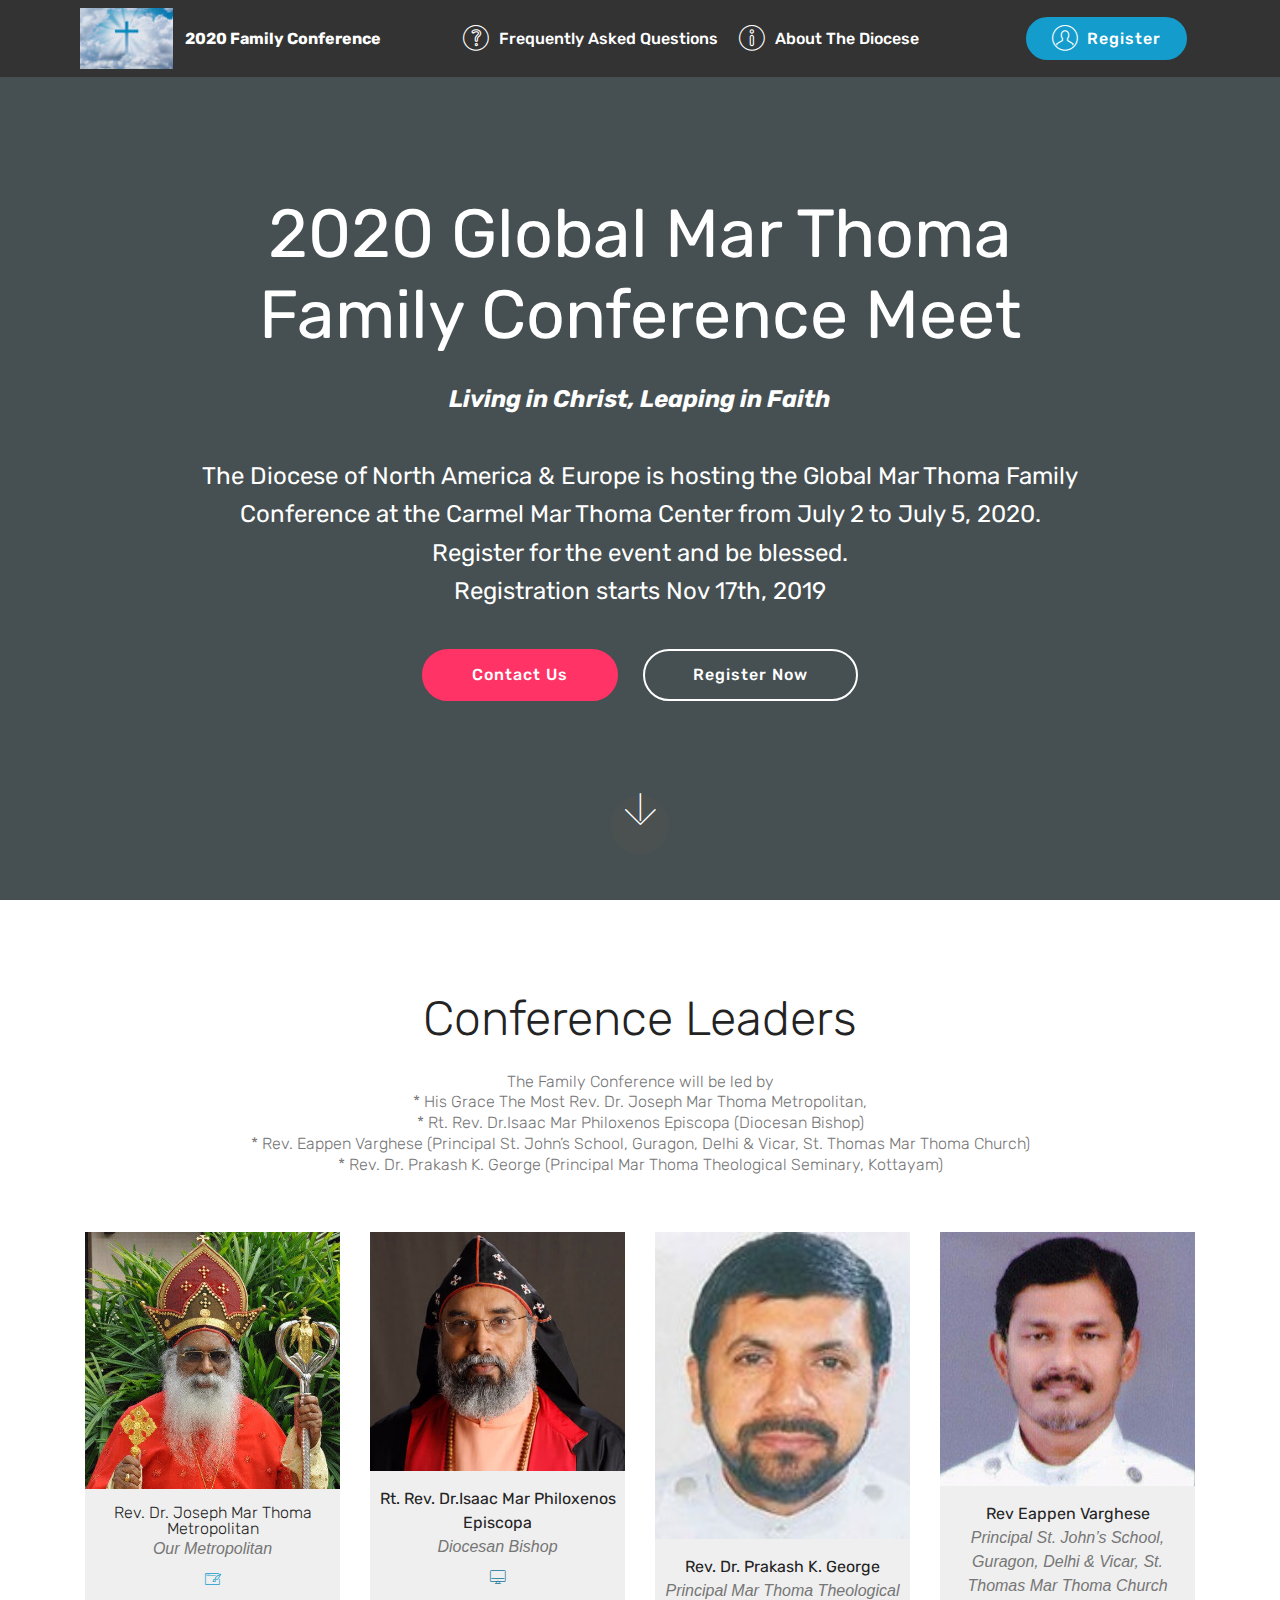
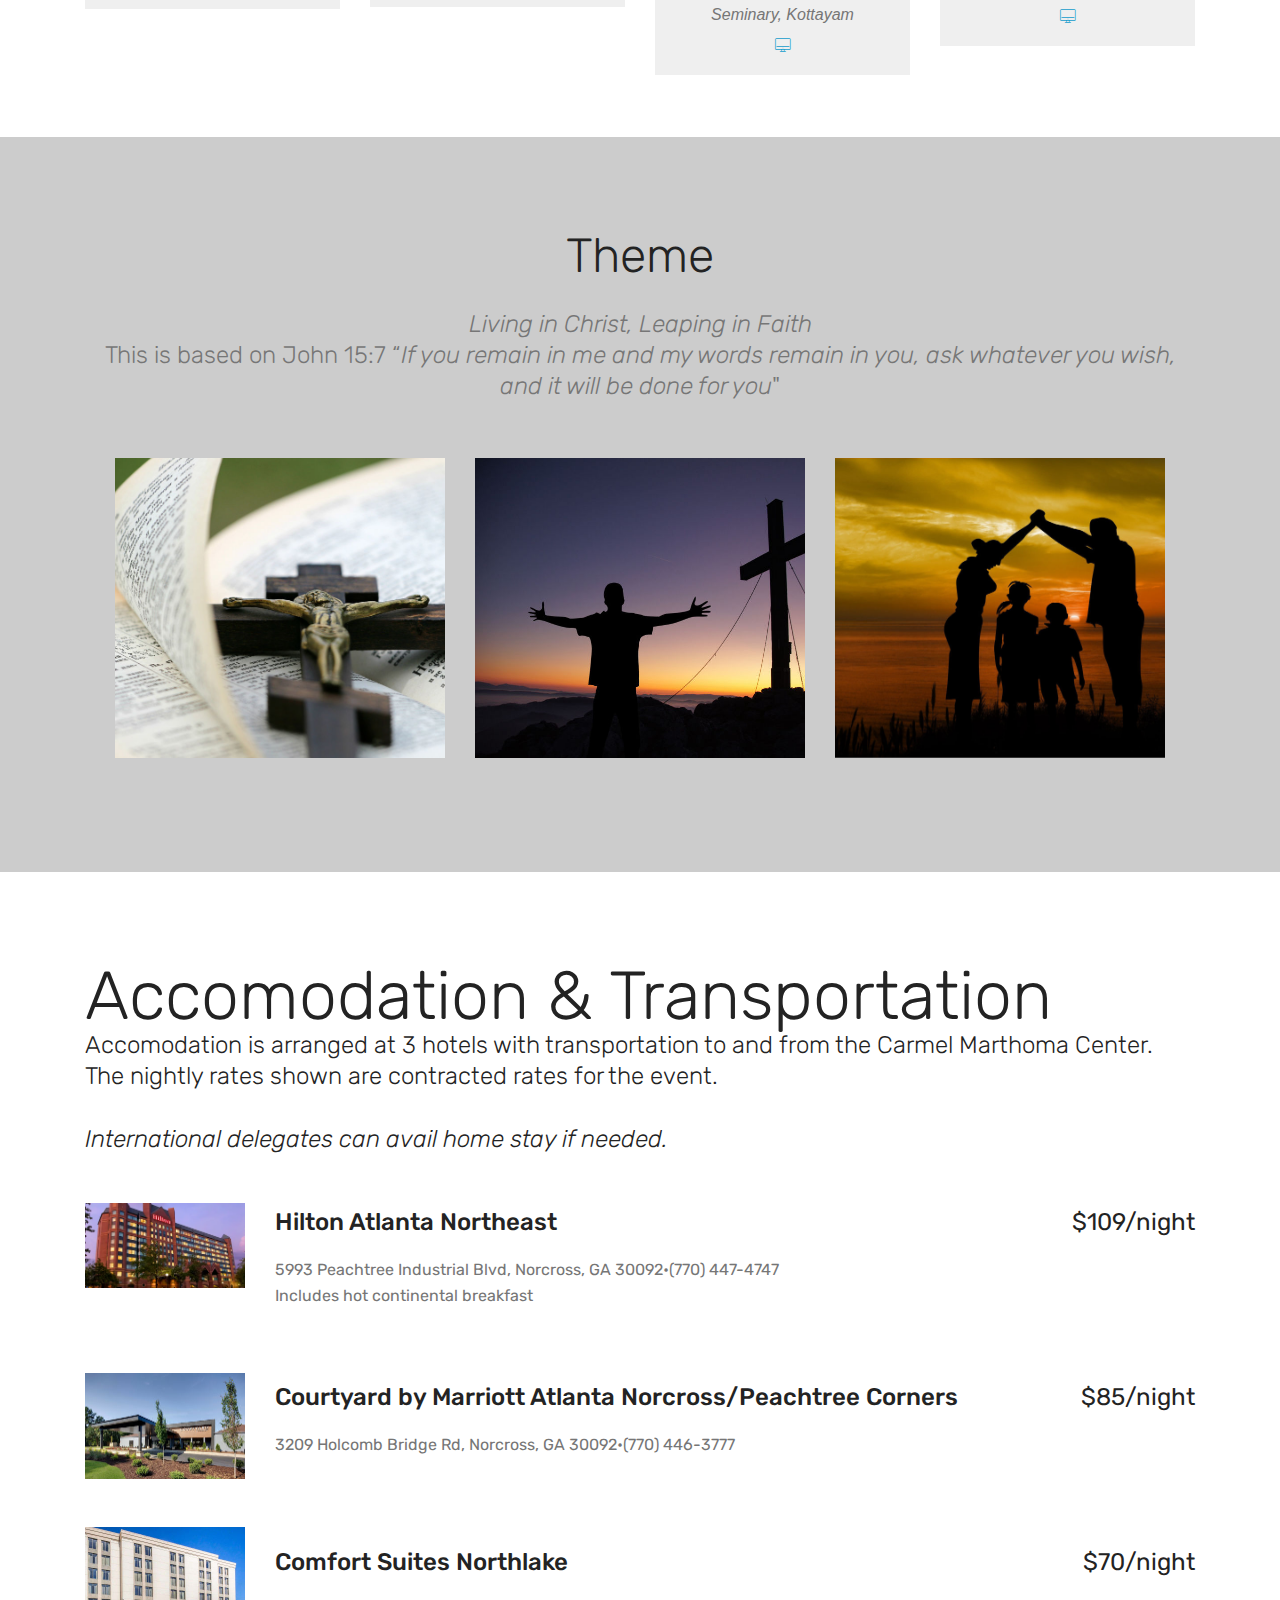
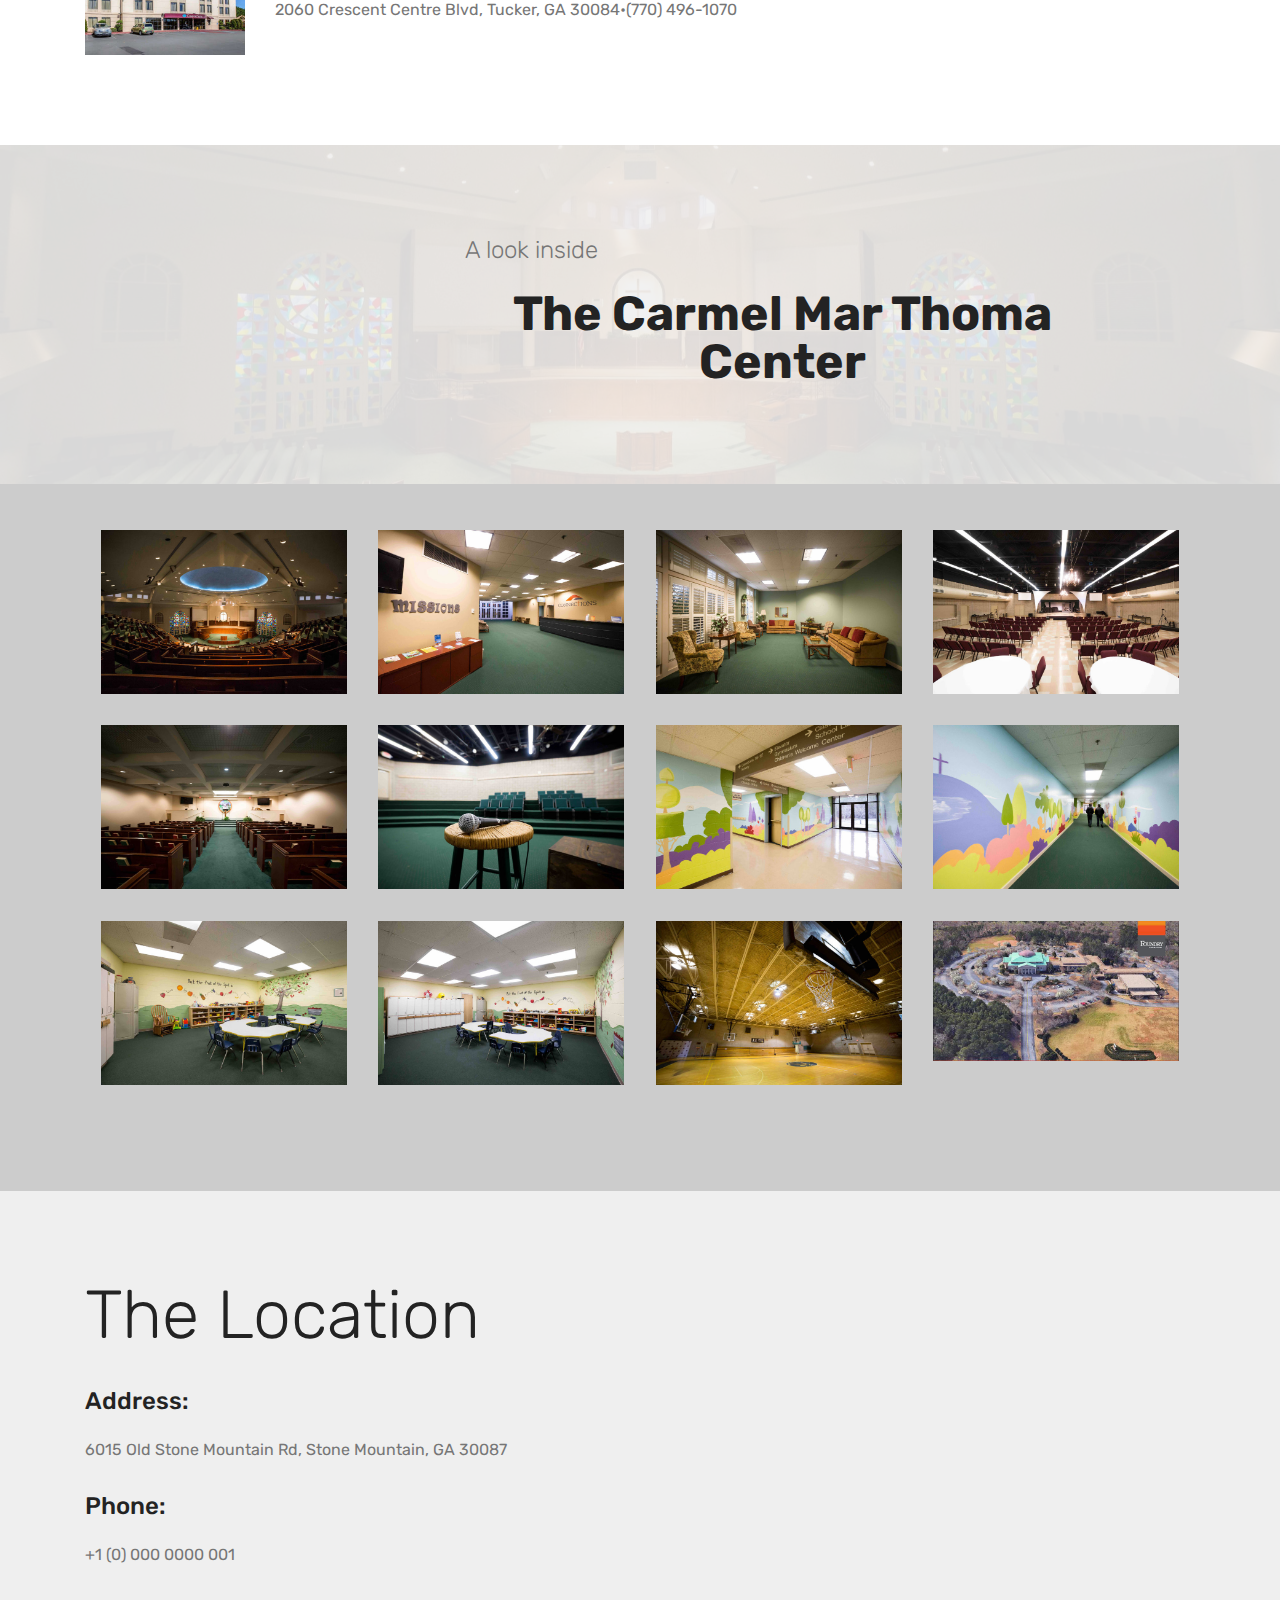
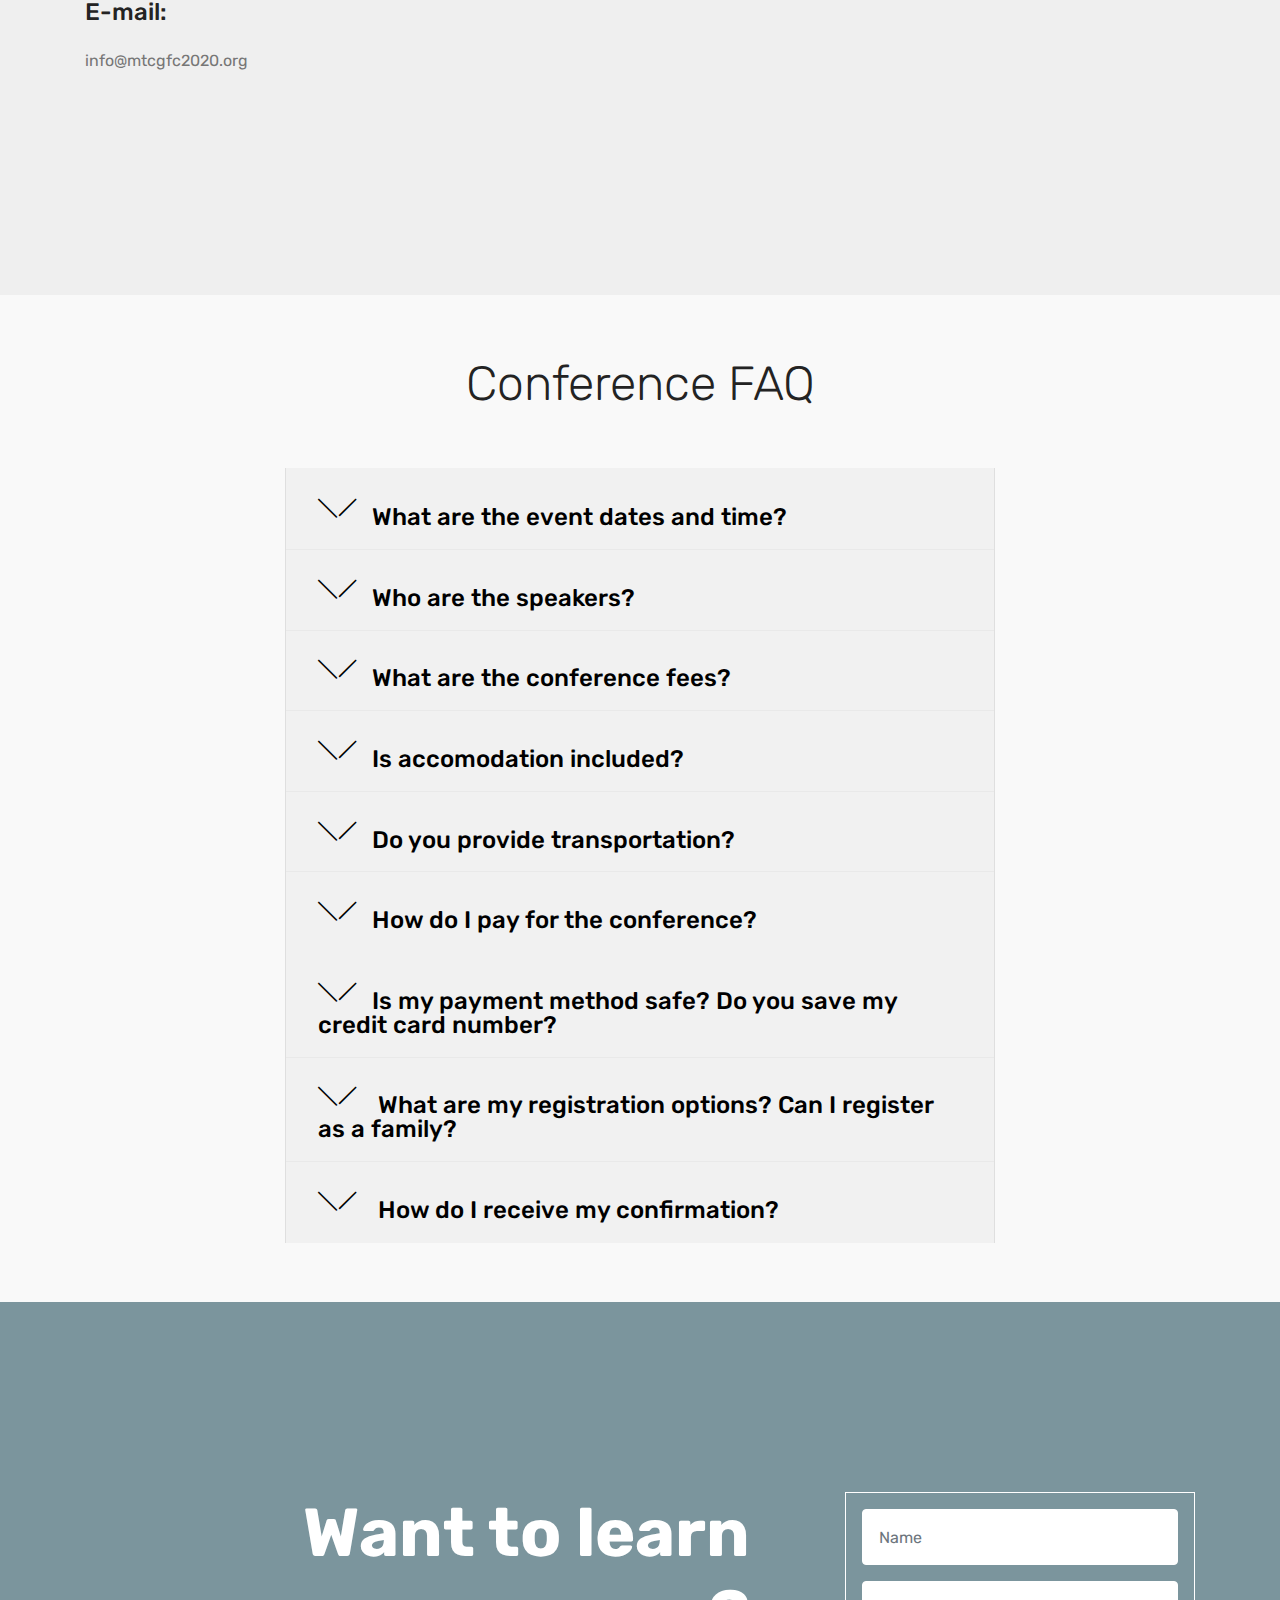
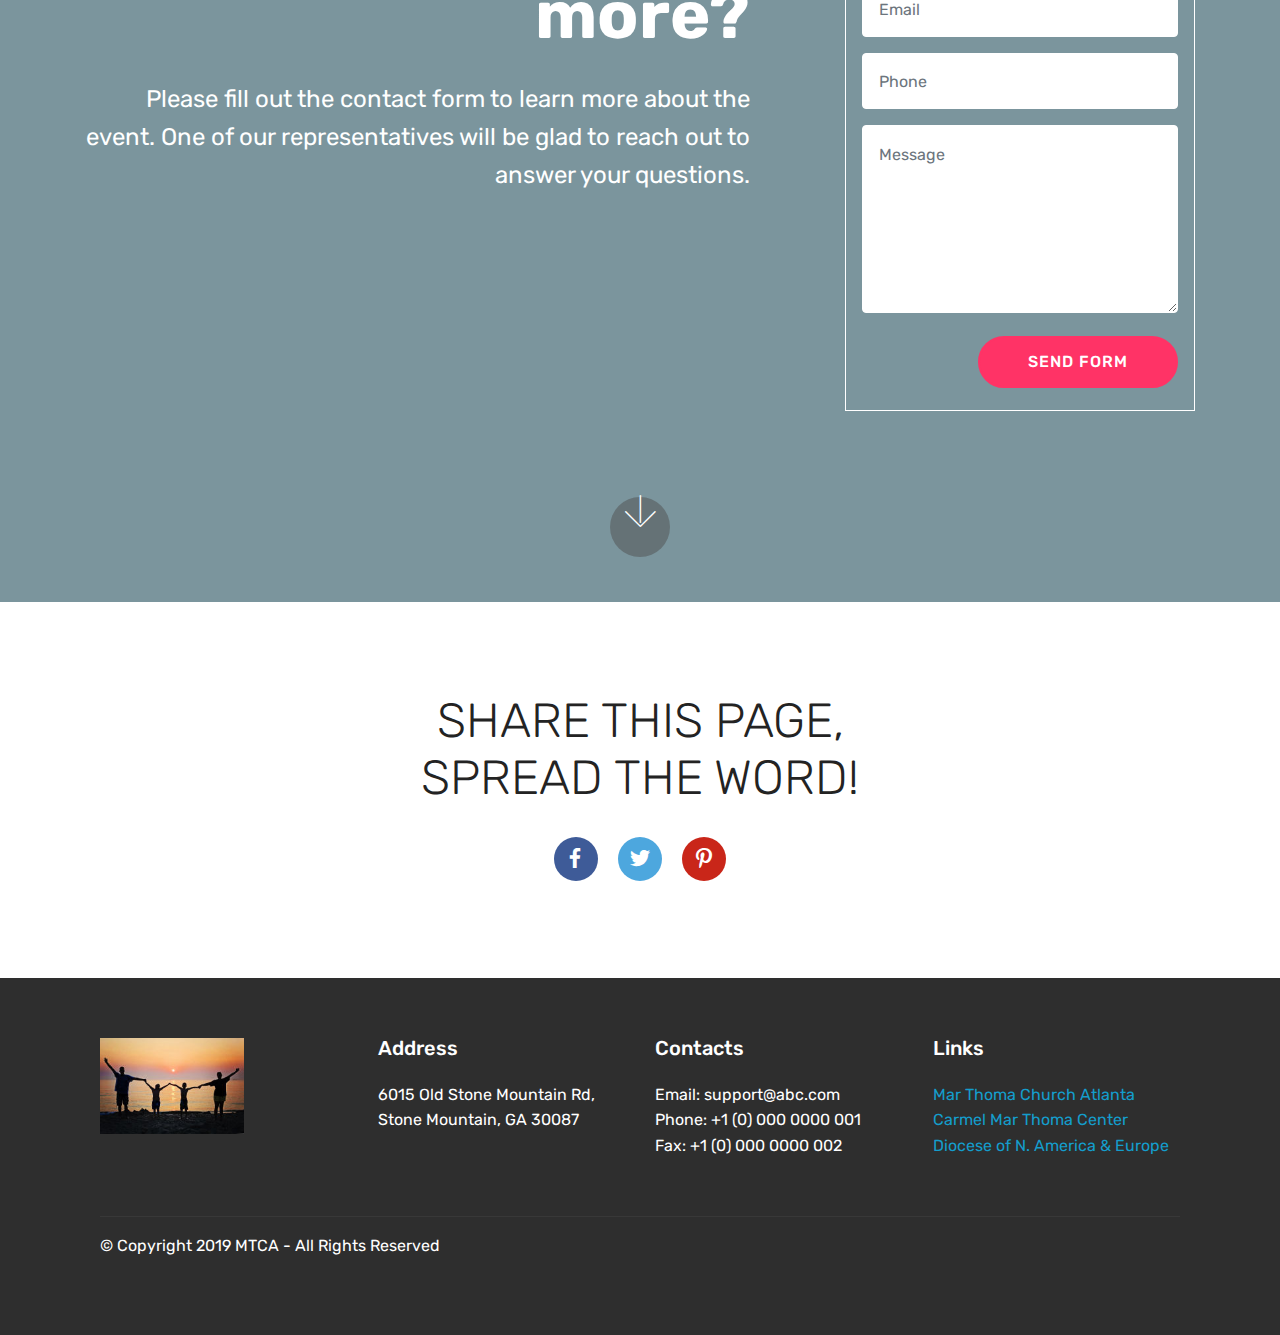
==== index-2.html @ 84f47b87 "create github pages" ====
<!DOCTYPE html>
<html  >
<head>
  <!-- Site made with Mobirise Website Builder v4.10.8, https://mobirise.com -->
  <meta charset="UTF-8">
  <meta http-equiv="X-UA-Compatible" content="IE=edge">
  <meta name="generator" content="Mobirise v4.10.8, mobirise.com">
  <meta name="viewport" content="width=device-width, initial-scale=1, minimum-scale=1">
  <link rel="shortcut icon" href="assets/images/mbr-96x63.jpg" type="image/x-icon">
  <meta name="description" content="">
  
  <title>Home</title>
  <link rel="stylesheet" href="assets/web/assets/mobirise-icons/mobirise-icons.css">
  <link rel="stylesheet" href="assets/tether/tether.min.css">
  <link rel="stylesheet" href="assets/bootstrap/css/bootstrap.min.css">
  <link rel="stylesheet" href="assets/bootstrap/css/bootstrap-grid.min.css">
  <link rel="stylesheet" href="assets/bootstrap/css/bootstrap-reboot.min.css">
  <link rel="stylesheet" href="assets/dropdown/css/style.css">
  <link rel="stylesheet" href="assets/socicon/css/styles.css">
  <link rel="stylesheet" href="assets/theme/css/style.css">
  <link rel="stylesheet" href="assets/gallery/style.css">
  <link rel="stylesheet" href="assets/mobirise/css/mbr-additional.css" type="text/css">
  
  
  
</head>
<body>
  <section class="menu cid-rHcQZZVHww" once="menu" id="menu1-1c">

    

    <nav class="navbar navbar-expand beta-menu navbar-dropdown align-items-center navbar-fixed-top navbar-toggleable-sm">
        <button class="navbar-toggler navbar-toggler-right" type="button" data-toggle="collapse" data-target="#navbarSupportedContent" aria-controls="navbarSupportedContent" aria-expanded="false" aria-label="Toggle navigation">
            <div class="hamburger">
                <span></span>
                <span></span>
                <span></span>
                <span></span>
            </div>
        </button>
        <div class="menu-logo">
            <div class="navbar-brand">
                <span class="navbar-logo">
                    
                         <img src="assets/images/mbr-96x63.jpg" alt="Mobirise" title="" style="height: 3.8rem;">
                    
                </span>
                <span class="navbar-caption-wrap"><a class="navbar-caption text-white display-4" href="index-2.html">2020 Family Conference</a></span>
            </div>
        </div>
        <div class="collapse navbar-collapse" id="navbarSupportedContent">
            <ul class="navbar-nav nav-dropdown" data-app-modern-menu="true"><li class="nav-item">
                    <a class="nav-link link text-white display-4" href="index-2.html#accordion1-17"><span class="mbri-question mbr-iconfont mbr-iconfont-btn"></span>
                        
                        Frequently Asked Questions</a>
                </li>
                <li class="nav-item">
                    <a class="nav-link link text-white display-4" href="https://www.marthomanae.org" target="_blank"><span class="mbri-info mbr-iconfont mbr-iconfont-btn"></span>
                        
                        About The Diocese &nbsp; &nbsp; &nbsp; &nbsp; &nbsp; &nbsp; &nbsp; &nbsp; &nbsp; &nbsp;&nbsp;</a>
                </li></ul>
            <div class="navbar-buttons mbr-section-btn"><a class="btn btn-sm btn-primary display-4" href="https://mtcgfc2020.org/registration/" target="_blank"><span class="mbri-user mbr-iconfont mbr-iconfont-btn"></span>
                    
                    Register</a></div>
        </div>
    </nav>
</section>

<section class="engine"><a href="https://mobirise.info/q">responsive site templates</a></section><section class="cid-qTkA127IK8 mbr-fullscreen" id="header2-1">

    

    

    <div class="container align-center">
        <div class="row justify-content-md-center">
            <div class="mbr-white col-md-10">
                <h1 class="mbr-section-title mbr-bold pb-3 mbr-fonts-style display-1"><span style="font-weight: normal;">2020 Global Mar Thoma Family Conference Meet</span></h1>
                
                <p class="mbr-text pb-3 mbr-fonts-style display-5"><em><strong>
                    Living in Christ, Leaping in Faith</strong></em><br><br>The Diocese of North America &amp; Europe is hosting the Global Mar Thoma Family Conference at the Carmel Mar Thoma Center from July 2 to July 5, 2020.<br>Register for the event and be blessed.<br>Registration starts Nov 17th, 2019</p>
                <div class="mbr-section-btn"><a class="btn btn-md btn-secondary display-4" href="index.html#contacts1-u">Contact Us</a> 
                    <a class="btn btn-md btn-white-outline display-4" href="https://mtcgfc2020.org/registration/" target="_blank">Register Now</a></div>
            </div>
        </div>
    </div>
    <div class="mbr-arrow hidden-sm-down" aria-hidden="true">
        <a href="#next">
            <i class="mbri-down mbr-iconfont"></i>
        </a>
    </div>
</section>

<section class="team1 cid-rAKdOwTfoj" id="team1-x">
    
    
    
    <div class="container align-center">
        <h2 class="pb-3 mbr-fonts-style mbr-section-title display-2">Conference Leaders</h2>
        <h3 class="pb-5 mbr-section-subtitle mbr-fonts-style mbr-light display-7">
            The Family Conference will be led by <br>* His Grace The Most Rev. Dr. Joseph Mar Thoma Metropolitan, <br>* Rt. Rev. Dr.Isaac Mar Philoxenos Episcopa (Diocesan Bishop)<br>* Rev. Eappen Varghese (Principal St. John’s School, Guragon, Delhi &amp; Vicar, St. Thomas Mar Thoma Church)<br>* Rev. Dr. Prakash K. George (Principal Mar Thoma Theological Seminary, Kottayam)</h3>
        <div class="row media-row">
            
        <div class="team-item col-lg-3 col-md-6">
                <div class="item-image">
                    <img src="assets/images/joseph-mar-thoma1-500x500.jpeg" alt="" title="">
                </div>
                <div class="item-caption py-3">
                    <div class="item-name px-2">
                        <p class="mbr-fonts-style display-4">
                           Rev. Dr. Joseph Mar Thoma Metropolitan</p>
                    </div>
                    <div class="item-role px-2">
                        <p><em>Our Metropolitan</em></p>
                    </div>
                    <div class="item-social pt-2">
                        <a href="http://marthoma.in/bishop/his-grace-the-metropolitan/" target="_blank">
                            <span class="p-1 mbr-iconfont mbr-iconfont-social mbri-website-theme"></span>
                        </a>
                        <a href="https://www.facebook.com/MalankaraMarThomaSyrianChurch/" target="_blank">
                            
                        </a>
                        <a href="https://plus.google.com/u/0/+Mobirise" target="_blank">
                            
                        </a>
                        <a href="https://www.linkedin.com/in/mobirise" target="_blank">
                            
                        </a>
                        <a href="https://www.instagram.com/mobirise/" target="_blank">
                            
                        </a>
                        <a href="https://www.youtube.com/channel/UCt_tncVAetpK5JeM8L-8jyw" target="_blank">    
                            
                        </a>
                    </div>
                </div>
            </div><div class="team-item col-lg-3 col-md-6">
                <div class="item-image">
                    <img src="assets/images/mar-philexenos1-5-500x500.jpeg" alt="" title="">
                </div>
                <div class="item-caption py-3">
                    <div class="item-name px-2">
                        <p class="mbr-fonts-style display-7">
                           Rt. Rev. Dr.Isaac Mar Philoxenos Episcopa </p>
                    </div>
                    <div class="item-role px-2">
                        <p><em>Diocesan Bishop</em></p>
                    </div>
                    <div class="item-social pt-2">
                        <a href="http://marthoma.in/bishop/rt-rev-dr-isaac-mar-philoxenos-episcopa/" target="_blank">
                            <span class="p-1 mbr-iconfont mbr-iconfont-social mbri-desktop" style="color: rgb(15, 118, 153); fill: rgb(15, 118, 153);"></span>
                        </a>
                        <a href="https://www.facebook.com/MalankaraMarThomaSyrianChurch/" target="_blank">
                            
                        </a>
                        <a href="https://plus.google.com/u/0/+Mobirise" target="_blank">
                            
                        </a>
                        <a href="https://www.linkedin.com/in/mobirise" target="_blank">
                            
                        </a>
                        <a href="https://www.instagram.com/mobirise/" target="_blank">
                            
                        </a>
                        <a href="https://www.youtube.com/channel/UCt_tncVAetpK5JeM8L-8jyw" target="_blank">    
                            
                        </a>
                    </div>
                </div>
            </div><div class="team-item col-lg-3 col-md-6">
                <div class="item-image">
                    <img src="assets/images/prakash-k-george-1-150x170-acf-cropped-5-150x170.jpeg" alt="" title="">
                </div>
                <div class="item-caption py-3">
                    <div class="item-name px-2">
                        <p class="mbr-fonts-style display-7">
                           Rev. Dr. Prakash K. George</p>
                    </div>
                    <div class="item-role px-2">
                        <p><em>Principal Mar Thoma Theological Seminary, Kottayam</em><br></p>
                    </div>
                    <div class="item-social pt-2">
                        <a href="http://marthomatheologicalseminary.org/faculty/" target="_blank">
                            <span class="p-1 mbr-iconfont mbr-iconfont-social mbri-desktop"></span>
                        </a>
                        <a href="https://www.facebook.com/MalankaraMarThomaSyrianChurch/" target="_blank">
                            
                        </a>
                        <a href="https://plus.google.com/u/0/+Mobirise" target="_blank">
                            
                        </a>
                        <a href="https://www.linkedin.com/in/mobirise" target="_blank">
                            
                        </a>
                        <a href="https://www.instagram.com/mobirise/" target="_blank">
                            
                        </a>
                        <a href="https://www.youtube.com/channel/UCt_tncVAetpK5JeM8L-8jyw" target="_blank">    
                            
                        </a>
                    </div>
                </div>
            </div><div class="team-item col-lg-3 col-md-6">
                <div class="item-image">
                    <img src="assets/images/300x300xeappen-varghese-1095-300x300.jpg.pagespeed.ic.tzmtywendt-2-300x300.jpeg" alt="" title="">
                </div>
                <div class="item-caption py-3">
                    <div class="item-name px-2">
                        <p class="mbr-fonts-style display-7">
                            Rev Eappen Varghese </p>
                    </div>
                    <div class="item-role px-2">
                        <p><em>Principal St. John’s School, Guragon, Delhi &amp; Vicar, St. Thomas Mar Thoma Church</em><br></p>
                    </div>
                    <div class="item-social pt-2">
                        <a href="http://stjohnsschooldelhi.com/" target="_blank">
                            <span class="p-1 mbr-iconfont mbr-iconfont-social mbri-desktop"></span>
                        </a>
                        <a href="https://www.facebook.com/MalankaraMarThomaSyrianChurch/" target="_blank">
                            
                        </a>
                        <a href="https://plus.google.com/u/0/+Mobirise" target="_blank">
                            
                        </a>
                        <a href="https://www.linkedin.com/in/mobirise" target="_blank">
                            
                        </a>
                        <a href="https://www.instagram.com/mobirise/" target="_blank">
                            
                        </a>
                        <a href="https://www.youtube.com/channel/UCt_tncVAetpK5JeM8L-8jyw" target="_blank">    
                            
                        </a>
                    </div>
                </div>
            </div></div>    
    </div>
</section>

<section class="features15 cid-rAK8RTCbGb" id="features15-w">

    

    
    <div class="container">
        <h2 class="mbr-section-title pb-3 align-center mbr-fonts-style display-2">
            Theme</h2>
        <h3 class="mbr-section-subtitle display-5 align-center mbr-fonts-style"><em>Living in Christ, Leaping in Faith</em><br>This is based on John 15:7 “<em>If you remain in me and my words remain in you, ask whatever you wish, and it will be done for you</em>"</h3>

        <div class="media-container-row container pt-5 mt-2">

            <div class="col-12 col-md-6 mb-4 col-lg-4">
                <div class="card flip-card p-5 align-center">
                    <div class="card-front card_cont">
                        <img src="assets/images/mbr-900x675.jpg" alt="Mobirise" title="">
                    </div>
                    <div class="card_back card_cont">
                        <h4 class="card-title display-5 py-2 mbr-fonts-style">
                            Study the Bible</h4>
                        <p class="mbr-text mbr-fonts-style display-7">Lets analyze the teachings that create the foundations of our faith</p>
                    </div>
                </div>
            </div>

            <div class="col-12 col-md-6 mb-4 col-lg-4">
                
                <div class="card flip-card p-5 align-center">
                    <div class="card-front card_cont">
                        <img src="assets/images/mbr-900x598.jpg" alt="Mobirise" title="">
                    </div>
                    <div class="card_back card_cont">
                        <h4 class="card-title py-2 mbr-fonts-style display-5">
                            Prayer</h4>
                        <p class="mbr-text mbr-fonts-style display-7">
                            Talking to God to create a bond with our savior.</p>
                    </div>
                </div>
            </div>
            
            <div class="col-12 col-md-6 mb-4 col-lg-4">
                <div class="card flip-card p-5 align-center">
                    <div class="card-front card_cont">
                        <img src="assets/images/mbr-1-900x675.jpg" alt="Mobirise" title="">
                    </div>
                    <div class="card_back card_cont">
                        <h4 class="card-title py-2 mbr-fonts-style display-5">
                            Family and Community</h4>
                        <p class="mbr-text mbr-fonts-style display-7">
                            Build a closer relationship within our familes and extended community</p>
                    </div>
                </div> 
            </div>

            
        </div>
</div></section>

<section class="services6 cid-rAKrNoXNHF" id="services6-y">
    <!---->
    
    <!---->
    <!--Overlay-->
    
    <!--Container-->
    <div class="container">
        <div class="row">
            <!--Titles-->
            <div class="title col-12">
                <h2 class="align-left mbr-fonts-style m-0 display-1">
                    Accomodation &amp; Transportation</h2>
                <h3 class="mbr-section-subtitle mbr-light mbr-fonts-style display-5">Accomodation is arranged at 3 hotels with transportation to and from the Carmel Marthoma Center. The nightly rates shown are contracted rates for the event.<br><br><em>International delegates can avail home stay if needed.</em>&nbsp;</h3>
            </div>
            <!--Card-1-->
            <div class="card col-12 pb-5">
                <div class="card-wrapper media-container-row media-container-row">
                    <div class="card-box">
                        <div class="row">
                            <div class="col-12 col-md-2">
                                <!--Image-->
                                <div class="mbr-figure">
                                    <img src="assets/images/hiltonatlantane.webp" alt="Mobirise" title="">
                                </div>
                            </div>
                            <div class="col-12 col-md-10">
                                <div class="wrapper">
                                    <div class="top-line pb-3">
                                        <h4 class="card-title mbr-fonts-style display-5">Hilton Atlanta Northeast</h4>
                                        <p class="mbr-text cost mbr-fonts-style m-0 display-5">
                                            $109/night</p>
                                    </div>
                                    <div class="bottom-line">
                                        <p class="mbr-text mbr-fonts-style display-7">
                                            5993 Peachtree Industrial Blvd, Norcross, GA 30092•(770) 447-4747<br>Includes hot continental breakfast
                                        </p>
                                    </div>
                                </div>
                            </div>
                        </div>
                    </div>
                </div>
            </div>
            <!--Card-2-->
            <div class="card col-12 pb-5">
                <div class="card-wrapper media-container-row media-container-row">
                    <div class="card-box">
                        <div class="row">
                            <div class="col-12 col-md-2">
                                <!--Image-->
                                <div class="mbr-figure">
                                    <img src="assets/images/courtyardpc-320x213.jpg" alt="Mobirise" title="">
                                </div>
                            </div>
                            <div class="col-12 col-md-10">
                                <div class="wrapper">
                                    <div class="top-line pb-3">
                                        <h4 class="card-title mbr-fonts-style display-5">Courtyard by Marriott Atlanta Norcross/Peachtree Corners</h4>
                                        <p class="mbr-text cost mbr-fonts-style m-0 display-5">
                                            $85/night</p>
                                    </div>
                                    <div class="bottom-line">
                                        <p class="mbr-text mbr-fonts-style display-7">
                                            3209 Holcomb Bridge Rd, Norcross, GA 30092•(770) 446-3777
                                        </p>
                                    </div>
                                </div>
                            </div>
                        </div>
                    </div>
                </div>
            </div>
            <!--Card-3-->
            <div class="card col-12">
                <div class="card-wrapper media-container-row media-container-row">
                    <div class="card-box">
                        <div class="row">
                            <div class="col-12 col-md-2">
                                <!--Image-->
                                <div class="mbr-figure">
                                    <img src="assets/images/comfort-suites-northlake-tucker-exterior-view-comfort-suites-northlake-hotel-in-tucker-georgia-320x256.jpg" alt="Mobirise" title="">
                                </div>
                            </div>
                            <div class="col-12 col-md-10">
                                <div class="wrapper">
                                    <div class="top-line pb-3">
                                        <h4 class="card-title mbr-fonts-style display-5">Comfort Suites Northlake</h4>
                                        <p class="mbr-text cost mbr-fonts-style m-0 display-5">
                                            $70/night</p>
                                    </div>
                                    <div class="bottom-line">
                                        <p class="mbr-text mbr-fonts-style display-7">
                                            2060 Crescent Centre Blvd, Tucker, GA 30084•(770) 496-1070
                                        </p>
                                    </div>
                                </div>
                            </div>
                        </div>
                    </div>
                </div>
            </div>
            <!--Card-4-->
            
            <!--Card-5-->
            
            <!--Card-6-->
            
        </div>
    </div>
</section>

<section class="mbr-section info1 cid-rHFyvH9KMw" id="info1-1p">

    

    <div class="mbr-overlay" style="opacity: 0.9; background-color: rgb(239, 239, 239);">
    </div>
    <div class="container">
        <div class="row justify-content-center content-row">
            <div class="media-container-column title col-12 col-lg-7 col-md-6">
                <h3 class="mbr-section-subtitle align-left mbr-light pb-3 mbr-fonts-style display-5">A look inside</h3>
                <h2 class="align-left mbr-bold mbr-fonts-style display-2">
                    The Carmel Mar Thoma Center</h2>
            </div>
            <div class="media-container-column col-12 col-lg-3 col-md-4">
                
            </div>
        </div>
    </div>
</section>

<section class="mbr-gallery mbr-slider-carousel cid-rHFy2Gxgmo" id="gallery2-1o">

    

    <div class="container">
        <div><!-- Filter --><!-- Gallery --><div class="mbr-gallery-row"><div class="mbr-gallery-layout-default"><div><div><div class="mbr-gallery-item mbr-gallery-item--p2" data-video-url="false" data-tags="Sanctuary"><div href="#lb-gallery2-1o" data-slide-to="0" data-toggle="modal"><img src="assets/images/churchjj-4-2000x1333-800x533.jpg" alt="" title=""><span class="icon-focus"></span></div></div><div class="mbr-gallery-item mbr-gallery-item--p2" data-video-url="false" data-tags="Hallway"><div href="#lb-gallery2-1o" data-slide-to="1" data-toggle="modal"><img src="assets/images/churchjj-6-2000x1333-800x533.jpg" alt="" title=""><span class="icon-focus"></span></div></div><div class="mbr-gallery-item mbr-gallery-item--p2" data-video-url="false" data-tags="Meeting Room"><div href="#lb-gallery2-1o" data-slide-to="2" data-toggle="modal"><img src="assets/images/churchjj-8-2000x1333-800x533.jpg" alt="" title=""><span class="icon-focus"></span></div></div><div class="mbr-gallery-item mbr-gallery-item--p2" data-video-url="false" data-tags="Auditorium"><div href="#lb-gallery2-1o" data-slide-to="3" data-toggle="modal"><img src="assets/images/churchjj-13-2000x1333-800x533.jpg" alt="" title=""><span class="icon-focus"></span></div></div><div class="mbr-gallery-item mbr-gallery-item--p2" data-video-url="false" data-tags="Chapel"><div href="#lb-gallery2-1o" data-slide-to="4" data-toggle="modal"><img src="assets/images/churchjj-30-2000x1333-800x533.jpg" alt="" title=""><span class="icon-focus"></span></div></div><div class="mbr-gallery-item mbr-gallery-item--p2" data-video-url="false" data-tags="Awesome"><div href="#lb-gallery2-1o" data-slide-to="5" data-toggle="modal"><img src="assets/images/churchjj-25-2000x1333-800x533.jpg" alt="" title=""><span class="icon-focus"></span></div></div><div class="mbr-gallery-item mbr-gallery-item--p2" data-video-url="false" data-tags="Classroom"><div href="#lb-gallery2-1o" data-slide-to="6" data-toggle="modal"><img src="assets/images/churchjj-32-2000x1333-800x533.jpg" alt="" title=""><span class="icon-focus"></span></div></div><div class="mbr-gallery-item mbr-gallery-item--p2" data-video-url="false" data-tags="Classroom"><div href="#lb-gallery2-1o" data-slide-to="7" data-toggle="modal"><img src="assets/images/churchjj-27-2000x1333-800x533.jpg" alt="" title=""><span class="icon-focus"></span></div></div><div class="mbr-gallery-item mbr-gallery-item--p2" data-video-url="false" data-tags="Classroom"><div href="#lb-gallery2-1o" data-slide-to="8" data-toggle="modal"><img src="assets/images/churchjj-21-2000x1333-800x533.jpg" alt="" title=""><span class="icon-focus"></span></div></div><div class="mbr-gallery-item mbr-gallery-item--p2" data-video-url="false" data-tags="Classroom"><div href="#lb-gallery2-1o" data-slide-to="9" data-toggle="modal"><img src="assets/images/churchjj-20-2000x1333-800x533.jpg" alt="" title=""><span class="icon-focus"></span></div></div><div class="mbr-gallery-item mbr-gallery-item--p2" data-video-url="false" data-tags="Gym"><div href="#lb-gallery2-1o" data-slide-to="10" data-toggle="modal"><img src="assets/images/churchjj-39-2000x1333-800x533.jpg" alt="" title=""><span class="icon-focus"></span></div></div><div class="mbr-gallery-item mbr-gallery-item--p2" data-video-url="false" data-tags="Animated"><div href="#lb-gallery2-1o" data-slide-to="11" data-toggle="modal"><img src="assets/images/mtca-carmel-center-ariel-view-784x446-784x446.jpg" alt="" title=""><span class="icon-focus"></span></div></div></div></div><div class="clearfix"></div></div></div><!-- Lightbox --><div data-app-prevent-settings="" class="mbr-slider modal fade carousel slide" tabindex="-1" data-keyboard="true" data-interval="false" id="lb-gallery2-1o"><div class="modal-dialog"><div class="modal-content"><div class="modal-body"><div class="carousel-inner"><div class="carousel-item"><img src="assets/images/churchjj-4-2000x1333.jpg" alt="" title=""></div><div class="carousel-item"><img src="assets/images/churchjj-6-2000x1333.jpg" alt="" title=""></div><div class="carousel-item"><img src="assets/images/churchjj-8-2000x1333.jpg" alt="" title=""></div><div class="carousel-item"><img src="assets/images/churchjj-13-2000x1333.jpg" alt="" title=""></div><div class="carousel-item"><img src="assets/images/churchjj-30-2000x1333.jpg" alt="" title=""></div><div class="carousel-item"><img src="assets/images/churchjj-25-2000x1333.jpg" alt="" title=""></div><div class="carousel-item"><img src="assets/images/churchjj-32-2000x1333.jpg" alt="" title=""></div><div class="carousel-item"><img src="assets/images/churchjj-27-2000x1333.jpg" alt="" title=""></div><div class="carousel-item"><img src="assets/images/churchjj-21-2000x1333.jpg" alt="" title=""></div><div class="carousel-item"><img src="assets/images/churchjj-20-2000x1333.jpg" alt="" title=""></div><div class="carousel-item active"><img src="assets/images/churchjj-39-2000x1333.jpg" alt="" title=""></div><div class="carousel-item"><img src="assets/images/mtca-carmel-center-ariel-view-784x446.jpg" alt="" title=""></div></div><a class="carousel-control carousel-control-prev" role="button" data-slide="prev" href="#lb-gallery2-1o"><span class="mbri-left mbr-iconfont" aria-hidden="true"></span><span class="sr-only">Previous</span></a><a class="carousel-control carousel-control-next" role="button" data-slide="next" href="#lb-gallery2-1o"><span class="mbri-right mbr-iconfont" aria-hidden="true"></span><span class="sr-only">Next</span></a><a class="close" href="#" role="button" data-dismiss="modal"><span class="sr-only">Close</span></a></div></div></div></div></div>
    </div>

</section>

<section class="mbr-section contacts1 cid-rAK7Vsmqcj" id="contacts1-u">
    <!---->
    
    <!---->
    <!--Overlay-->
    
    <!--Container-->
    <div class="container">
        <div class="row">
            <!--Titles-->
            <div class="title col-12">
                <h2 class="align-left mbr-fonts-style display-1">
                    The Location</h2>
                
            </div>
            <!--Left-->
            <div class="col-12 col-md-6">
                <div class="left-block wrapper">
                    <div class="b b-adress">
                        <h5 class="align-left mbr-fonts-style m-0 display-5">
                            Address:
                        </h5>
                        <p class="mbr-text align-left mbr-fonts-style display-7">6015 Old Stone Mountain Rd, Stone Mountain, GA 30087<br></p>
                    </div>
                    <div class="b b-phone">
                        <h5 class="align-left mbr-fonts-style m-0 display-5">Phone:
                        </h5>
                        <p class="mbr-text align-left mbr-fonts-style display-7">
                            +1 (0) 000 0000 001
                        </p>
                    </div>
                    <div class="b b-mail">
                        <h5 class="align-left mbr-fonts-style m-0 display-5">
                            E-mail:
                        </h5>
                        <p class="mbr-text align-left mbr-fonts-style display-7">
                            info@mtcgfc2020.org</p>
                    </div>
                </div>
            </div>
            <!--Right-->
            <div class="col-12 col-md-6">
                <div class="google-map"><iframe frameborder="0" style="border:0" src="https://www.google.com/maps/embed/v1/place?key=AIzaSyAEIpgj38KyLFELm2bK9Y7krBkz1K-cMq8&amp;q=place_id:ChIJJ7FKVIKv9YgRU3ACr8FcU-Y" allowfullscreen=""></iframe></div>
            </div>
        </div>
    </div>
</section>

<section class="accordion1 cid-rHcxvl9OZb" id="accordion1-17">

    

    
    <div class="container">
        <div class="media-container-row">
            <div class="col-12 col-md-8">
                <div class="section-head text-center space30">
                    <h2 class="mbr-section-title pb-5 mbr-fonts-style display-2">Conference FAQ
                    </h2>
                </div>
                <div class="clearfix"></div>
                <div id="bootstrap-accordion_14" class="panel-group accordionStyles accordion" role="tablist" aria-multiselectable="true">
                    <div class="card">
                        <div class="card-header" role="tab" id="headingOne">
                            <a role="button" class="panel-title collapsed text-black" data-toggle="collapse" data-core="" href="#collapse1_14" aria-expanded="false" aria-controls="collapse1">
                                <h4 class="mbr-fonts-style display-5">
                                    <span class="sign mbr-iconfont mbri-arrow-down inactive"></span>What are the event dates and time?</h4>
                            </a>
                        </div>
                        <div id="collapse1_14" class="panel-collapse noScroll collapse " role="tabpanel" aria-labelledby="headingOne" data-parent="#bootstrap-accordion_14">
                            <div class="panel-body p-4">
                                <p class="mbr-fonts-style panel-text display-7">
                                   The Conference will begin on Thursday, July 2nd, 2020 from 6:00 pm Eastern, to Sunday July 5th, 2020 2:00 pm Eastern&nbsp;</p>
                            </div>
                        </div>
                    </div>
                    <div class="card">
                        <div class="card-header" role="tab" id="headingTwo">
                            <a role="button" class="collapsed panel-title text-black" data-toggle="collapse" data-core="" href="#collapse2_14" aria-expanded="false" aria-controls="collapse2">
                                <h4 class="mbr-fonts-style display-5">
                                    <span class="sign mbr-iconfont mbri-arrow-down inactive"></span>Who are the speakers?</h4>
                            </a>
                            
                        </div>
                        <div id="collapse2_14" class="panel-collapse noScroll collapse" role="tabpanel" aria-labelledby="headingTwo" data-parent="#bootstrap-accordion_14">
                            <div class="panel-body p-4">
                                <p class="mbr-fonts-style panel-text display-7">
                                   The Conference will be led by the esteemed presence of:<br>&nbsp; &nbsp;* His Grace The Most Rev. Dr. Joseph Mar Thoma Metropolitan, <br>&nbsp; &nbsp;* Rt. Rev. Dr.Isaac Mar Philoxenos Episcopa (Diocesan Bishop)<br>&nbsp; &nbsp;* Rev. Eappen Varghese (Principal St. John’s School, Guragon, Delhi &amp; Vicar, St. Thomas &nbsp; &nbsp; &nbsp; &nbsp; &nbsp; Mar Thoma Church)<br>&nbsp; &nbsp;* Rev. Dr. Prakash K. George (Principal Mar Thoma Theological Seminary, Kottayam)</p>
                            </div>
                        </div>
                    </div>
                    <div class="card">
                        <div class="card-header" role="tab" id="headingThree">
                            <a role="button" class="collapsed text-black panel-title" data-toggle="collapse" data-core="" href="#collapse3_14" aria-expanded="false" aria-controls="collapse3">
                                <h4 class="mbr-fonts-style display-5">
                                    <span class="sign mbr-iconfont mbri-arrow-down inactive"></span>What are the conference fees?</h4>
                            </a>
                        </div>
                        <div id="collapse3_14" class="panel-collapse noScroll collapse" role="tabpanel" aria-labelledby="headingThree" data-parent="#bootstrap-accordion_14">
                            <div class="panel-body p-4">
                                <p class="mbr-fonts-style panel-text display-7">The registration fee will be $ 100 USD, and the conference fee will be $100 USD, for a combined total of $200 per person, till&nbsp;March 31, 2020 (Eastern).<br>From April 1, 2020 an additional $25.00 USD will be added for a combined total of $225 per person.<br>Breakfast, lunch, dinner, and snacks will be provided on the conference days.</p>
                            </div>
                        </div>
                    </div>
                    <div class="card">
                        <div class="card-header" role="tab" id="headingFour">
                            <a role="button" class="collapsed panel-title text-black" data-toggle="collapse" data-core="" href="#collapse4_14" aria-expanded="false" aria-controls="collapse4">
                                <h4 class="mbr-fonts-style display-5">
                                    <span class="sign mbr-iconfont mbri-arrow-down inactive"></span>Is accomodation included?</h4>
                            </a> 
                        </div>
                        <div id="collapse4_14" class="panel-collapse noScroll collapse" role="tabpanel" aria-labelledby="headingFour" data-parent="#bootstrap-accordion_14">
                            <div class="panel-body p-4">
                                <p class="mbr-fonts-style panel-text display-7">
                                   The conference fees does not include accomodation. However the organizers have worked on contracted rates with 3 hotels in the Atlanta area.&nbsp;<br>Please <a href="index.html#services6-y">click here</a> to see the available choices, to contact the hotel directly for bookings.<br><br>International delegates can avail home stay if needed. </p>
                            </div>
                        </div>
                    </div>
                    <div class="card">
                        <div class="card-header" role="tab" id="headingFive">
                            <a role="button" class="collapsed panel-title text-black" data-toggle="collapse" data-core="" href="#collapse5_14" aria-expanded="false" aria-controls="collapse5">
                                <h4 class="mbr-fonts-style display-5">
                                    <span class="sign mbr-iconfont mbri-arrow-down inactive"></span>Do you provide transportation?</h4>
                            </a>
                        </div>
                        <div id="collapse5_14" class="panel-collapse noScroll collapse" role="tabpanel" aria-labelledby="headingFive" data-parent="#bootstrap-accordion_14">
                            <div class="panel-body p-4">
                                <p class="mbr-fonts-style panel-text display-7">
                                   We will be arranging shuttle service between the airport, hotels, and the Carmel Mar Thoma Center. Please fill out your travel plans when registering or contact us to update your travel plans for us to accomodate the shuttle service.</p>
                            </div>
                        </div>
                    </div>
                    <div class="card">
                        <div class="card-header" role="tab" id="headingSix">
                            <a role="button" class="collapsed panel-title text-black" data-toggle="collapse" data-core="" href="#collapse6_14" aria-expanded="false" aria-controls="collapse6">
                                <h4 class="mbr-fonts-style display-5">
                                    <span class="sign mbr-iconfont mbri-arrow-down inactive"></span>How do I pay for the conference?</h4>
                            </a>
                        </div>
                        <div id="collapse6_14" class="panel-collapse noScroll collapse" role="tabpanel" aria-labelledby="headingSix" data-parent="#bootstrap-accordion_14">
                            <div class="panel-body p-4">
                                <p class="mbr-fonts-style panel-text display-7">All payments can be made online during registration. Payments are collected via PayPal using a PayPal account if you are already registered, or using a Credit/Debit Card by selecting the "Checkout as a Guest" option.<br>The total amount will have an additional 3% surcharge as charged by the online payment processor.<br></p>
                            </div>
                        </div>
                    </div>
                </div>
            </div>
        </div>
    </div>
</section>

<section class="accordion1 cid-rHcCVEL1B5" id="accordion1-18">

    

    
    <div class="container">
        <div class="media-container-row">
            <div class="col-12 col-md-8">
                <div class="section-head text-center space30">
                    
                </div>
                <div class="clearfix"></div>
                <div id="bootstrap-accordion_15" class="panel-group accordionStyles accordion" role="tablist" aria-multiselectable="true">
                    <div class="card">
                        <div class="card-header" role="tab" id="headingOne">
                            <a role="button" class="panel-title collapsed text-black" data-toggle="collapse" data-core="" href="#collapse1_15" aria-expanded="false" aria-controls="collapse1">
                                <h4 class="mbr-fonts-style display-5">
                                    <span class="sign mbr-iconfont mbri-arrow-down inactive"></span>Is my payment method safe? Do you save my credit card number?<br></h4>
                            </a>
                        </div>
                        <div id="collapse1_15" class="panel-collapse noScroll collapse " role="tabpanel" aria-labelledby="headingOne" data-parent="#bootstrap-accordion_15">
                            <div class="panel-body p-4">
                                <p class="mbr-fonts-style panel-text display-7">PayPal is a reputed online payment processing system. By using PayPal for the transactions, we do not store any form of payment information on our website.</p>
                            </div>
                        </div>
                    </div>
                    <div class="card">
                        <div class="card-header" role="tab" id="headingTwo">
                            <a role="button" class="collapsed panel-title text-black" data-toggle="collapse" data-core="" href="#collapse2_15" aria-expanded="false" aria-controls="collapse2">
                                <h4 class="mbr-fonts-style display-5">
                                    <span class="sign mbr-iconfont mbri-arrow-down inactive"></span>&nbsp;What are my registration options? Can I register as a family?</h4>
                            </a>
                            
                        </div>
                        <div id="collapse2_15" class="panel-collapse noScroll collapse" role="tabpanel" aria-labelledby="headingTwo" data-parent="#bootstrap-accordion_15">
                            <div class="panel-body p-4">
                                <p class="mbr-fonts-style panel-text display-7">You may choose to register as an individual member, which means one registration per individual, or as a family (of at least 2), which means one registration for multiple members of the family. <br>When using family registration option, you will be charged as a single transaction for the sum total of all registered members, but will receive one ticket per member.<br></p>
                            </div>
                        </div>
                    </div>
                    <div class="card">
                        <div class="card-header" role="tab" id="headingThree">
                            <a role="button" class="collapsed text-black panel-title" data-toggle="collapse" data-core="" href="#collapse3_15" aria-expanded="false" aria-controls="collapse3">
                                <h4 class="mbr-fonts-style display-5">
                                    <span class="sign mbr-iconfont mbri-arrow-down inactive"></span>&nbsp;How do I receive my confirmation?</h4>
                            </a>
                        </div>
                        <div id="collapse3_15" class="panel-collapse noScroll collapse" role="tabpanel" aria-labelledby="headingThree" data-parent="#bootstrap-accordion_15">
                            <div class="panel-body p-4">
                                <p class="mbr-fonts-style panel-text display-7">You will receive a confirmation email with your invoice containing proof of payment, and a ticket per person. <br>Please have this email handy for checking in at the conference location.<br></p>
                            </div>
                        </div>
                    </div>
                    
                    
                    
                </div>
            </div>
        </div>
    </div>
</section>

<section class="header15 cid-rAK1u4UjT7 mbr-fullscreen mbr-parallax-background" id="header15-q">

    

    <div class="mbr-overlay" style="opacity: 0.5; background-color: rgb(7, 59, 76);"></div>

    <div class="container align-right">
        <div class="row">
            <div class="mbr-white col-lg-8 col-md-7 content-container">
                <h1 class="mbr-section-title mbr-bold pb-3 mbr-fonts-style display-1">Want to learn more?</h1>
                <p class="mbr-text pb-3 mbr-fonts-style display-5">
                    Please fill out the contact form to learn more about the event. One of our representatives will be glad to reach out to answer your questions.</p>
            </div>
            <div class="col-lg-4 col-md-5">
                <div class="form-container">
                    <div class="media-container-column" data-form-type="formoid">
                        <!---Formbuilder Form--->
                        <form action="https://mobirise.com/" method="POST" class="mbr-form form-with-styler" data-form-title="Mobirise Form"><input type="hidden" name="email" data-form-email="true" value="ZTBgeNW3J7BR2vB7Q1qrEeI+V335lEMHlR9G6zE0jCAZNCdDHjkWwgLosZLXTmotiKSTs78hY6Rdxqp5wD8854mzOuNDNKCATWxH8LUEDfJhyVlYrrxenkZ1NA41w2ki">
                            <div class="row">
                                <div hidden="hidden" data-form-alert="" class="alert alert-success col-12">Thanks for filling out the form!</div>
                                <div hidden="hidden" data-form-alert-danger="" class="alert alert-danger col-12">
                                </div>
                            </div>
                            <div class="dragArea row">
                                <div class="col-md-12 form-group " data-for="name">
                                    <input type="text" name="name" placeholder="Name" data-form-field="Name" required="required" class="form-control px-3 display-7" id="name-header15-q">
                                </div>
                                <div class="col-md-12 form-group " data-for="email">
                                    <input type="email" name="email" placeholder="Email" data-form-field="Email" required="required" class="form-control px-3 display-7" id="email-header15-q">
                                </div>
                                <div data-for="phone" class="col-md-12 form-group ">
                                    <input type="tel" name="phone" placeholder="Phone" data-form-field="Phone" class="form-control px-3 display-7" id="phone-header15-q">
                                </div>
                                <div data-for="message" class="col-md-12 form-group ">
                                    <textarea name="message" placeholder="Message" data-form-field="Message" class="form-control px-3 display-7" id="message-header15-q"></textarea>
                                </div>
                                <div class="col-md-12 input-group-btn">
                                    <button type="submit" class="btn btn-secondary btn-form display-4">SEND FORM</button>
                                </div>
                            </div>
                        </form><!---Formbuilder Form--->
                    </div>
                </div>
            </div>
        </div>
    </div>
    <div class="mbr-arrow hidden-sm-down" aria-hidden="true">
        <a href="#next">
            <i class="mbri-down mbr-iconfont"></i>
        </a>
    </div>
</section>

<section class="cid-rAKDauN4pm" id="social-buttons3-z">
    
    

    

    <div class="container">
        <div class="media-container-row">
            <div class="col-md-8 align-center">
                <h2 class="pb-3 mbr-section-title mbr-fonts-style display-2">
                    SHARE THIS PAGE,<br>SPREAD THE WORD!<br>
                </h2>
                <div>
                    <div class="mbr-social-likes">
                        <span class="btn btn-social socicon-bg-facebook facebook mx-2" title="Share link on Facebook">
                            <i class="socicon socicon-facebook"></i>
                        </span>
                        <span class="btn btn-social twitter socicon-bg-twitter mx-2" title="Share link on Twitter">
                            <i class="socicon socicon-twitter"></i>
                        </span>
                        
                        
                        <span class="btn btn-social pinterest socicon-bg-pinterest mx-2" title="Share link on Pinterest">
                            <i class="socicon socicon-pinterest"></i>
                        </span>
                        
                    </div>
                </div>
            </div>
        </div>
    </div>
</section>

<section class="cid-qTkAaeaxX5" id="footer1-2">

    

    

    <div class="container">
        <div class="media-container-row content text-white">
            <div class="col-12 col-md-3">
                <div class="media-wrap">
                    
                        <img src="assets/images/mbr-218x145.jpg" alt="Mobirise" title="">
                    
                </div>
            </div>
            <div class="col-12 col-md-3 mbr-fonts-style display-7">
                <h5 class="pb-3">
                    Address
                </h5>
                <p class="mbr-text">6015 Old Stone Mountain Rd, Stone Mountain, GA 30087</p>
            </div>
            <div class="col-12 col-md-3 mbr-fonts-style display-7">
                <h5 class="pb-3">
                    Contacts
                </h5>
                <p class="mbr-text">
                    Email: support@abc.com<br>Phone: +1 (0) 000 0000 001
                    <br>Fax: +1 (0) 000 0000 002
                </p>
            </div>
            <div class="col-12 col-md-3 mbr-fonts-style display-7">
                <h5 class="pb-3">
                    Links
                </h5>
                <p class="mbr-text"><a href="http://mtcatlanta.org/" target="_blank">Mar Thoma Church Atlanta</a><br><a href="https://carmelmarthomacenter.org/" target="_blank">Carmel Mar Thoma Center</a><br><a href="https://www.marthomanae.org/website/" target="_blank">Diocese of N. America &amp; Europe</a><br><br></p>
            </div>
        </div>
        <div class="footer-lower">
            <div class="media-container-row">
                <div class="col-sm-12">
                    <hr>
                </div>
            </div>
            <div class="media-container-row mbr-white">
                <div class="col-sm-6 copyright">
                    <p class="mbr-text mbr-fonts-style display-7">
                        © Copyright 2019 MTCA - All Rights Reserved
                    </p>
                </div>
                <div class="col-md-6">
                    
                </div>
            </div>
        </div>
    </div>
</section>


  <script src="assets/web/assets/jquery/jquery.min.js"></script>
  <script src="assets/popper/popper.min.js"></script>
  <script src="assets/tether/tether.min.js"></script>
  <script src="assets/bootstrap/js/bootstrap.min.js"></script>
  <script src="assets/smoothscroll/smooth-scroll.js"></script>
  <script src="assets/mbr-flip-card/mbr-flip-card.js"></script>
  <script src="assets/masonry/masonry.pkgd.min.js"></script>
  <script src="assets/imagesloaded/imagesloaded.pkgd.min.js"></script>
  <script src="assets/bootstrapcarouselswipe/bootstrap-carousel-swipe.js"></script>
  <script src="assets/touchswipe/jquery.touch-swipe.min.js"></script>
  <script src="assets/vimeoplayer/jquery.mb.vimeo_player.js"></script>
  <script src="assets/dropdown/js/nav-dropdown.js"></script>
  <script src="assets/dropdown/js/navbar-dropdown.js"></script>
  <script src="assets/mbr-switch-arrow/mbr-switch-arrow.js"></script>
  <script src="assets/parallax/jarallax.min.js"></script>
  <script src="assets/sociallikes/social-likes.js"></script>
  <script src="assets/theme/js/script.js"></script>
  <script src="assets/slidervideo/script.js"></script>
  <script src="assets/gallery/player.min.js"></script>
  <script src="assets/gallery/script.js"></script>
  <script src="assets/formoid/formoid.min.js"></script>
  
  
</body>
</html>
---- assets/web/assets/mobirise-icons/mobirise-icons.css ----
@font-face {
  font-family: 'MobiriseIcons';
  src:  url('mobirise-icons.eot?spat4u');
  src:  url('mobirise-icons.eot?spat4u#iefix') format('embedded-opentype'),
    url('mobirise-icons.ttf?spat4u') format('truetype'),
    url('mobirise-icons.woff?spat4u') format('woff'),
    url('mobirise-icons.svg?spat4u#MobiriseIcons') format('svg');
  font-weight: normal;
  font-style: normal;
}

[class^="mbri-"], [class*=" mbri-"] {
  /* use !important to prevent issues with browser extensions that change fonts */
  font-family: MobiriseIcons !important;
  speak: none;
  font-style: normal;
  font-weight: normal;
  font-variant: normal;
  text-transform: none;
  line-height: 1;

  /* Better Font Rendering =========== */
  -webkit-font-smoothing: antialiased;
  -moz-osx-font-smoothing: grayscale;
}

.mbri-add-submenu:before {
  content: "\e900";
}
.mbri-alert:before {
  content: "\e901";
}
.mbri-align-center:before {
  content: "\e902";
}
.mbri-align-justify:before {
  content: "\e903";
}
.mbri-align-left:before {
  content: "\e904";
}
.mbri-align-right:before {
  content: "\e905";
}
.mbri-android:before {
  content: "\e906";
}
.mbri-apple:before {
  content: "\e907";
}
.mbri-arrow-down:before {
  content: "\e908";
}
.mbri-arrow-next:before {
  content: "\e909";
}
.mbri-arrow-prev:before {
  content: "\e90a";
}
.mbri-arrow-up:before {
  content: "\e90b";
}
.mbri-bold:before {
  content: "\e90c";
}
.mbri-bookmark:before {
  content: "\e90d";
}
.mbri-bootstrap:before {
  content: "\e90e";
}
.mbri-briefcase:before {
  content: "\e90f";
}
.mbri-browse:before {
  content: "\e910";
}
.mbri-bulleted-list:before {
  content: "\e911";
}
.mbri-calendar:before {
  content: "\e912";
}
.mbri-camera:before {
  content: "\e913";
}
.mbri-cart-add:before {
  content: "\e914";
}
.mbri-cart-full:before {
  content: "\e915";
}
.mbri-cash:before {
  content: "\e916";
}
.mbri-change-style:before {
  content: "\e917";
}
.mbri-chat:before {
  content: "\e918";
}
.mbri-clock:before {
  content: "\e919";
}
.mbri-close:before {
  content: "\e91a";
}
.mbri-cloud:before {
  content: "\e91b";
}
.mbri-code:before {
  content: "\e91c";
}
.mbri-contact-form:before {
  content: "\e91d";
}
.mbri-credit-card:before {
  content: "\e91e";
}
.mbri-cursor-click:before {
  content: "\e91f";
}
.mbri-cust-feedback:before {
  content: "\e920";
}
.mbri-database:before {
  content: "\e921";
}
.mbri-delivery:before {
  content: "\e922";
}
.mbri-desktop:before {
  content: "\e923";
}
.mbri-devices:before {
  content: "\e924";
}
.mbri-down:before {
  content: "\e925";
}
.mbri-download:before {
  content: "\e989";
}
.mbri-drag-n-drop:before {
  content: "\e927";
}
.mbri-drag-n-drop2:before {
  content: "\e928";
}
.mbri-edit:before {
  content: "\e929";
}
.mbri-edit2:before {
  content: "\e92a";
}
.mbri-error:before {
  content: "\e92b";
}
.mbri-extension:before {
  content: "\e92c";
}
.mbri-features:before {
  content: "\e92d";
}
.mbri-file:before {
  content: "\e92e";
}
.mbri-flag:before {
  content: "\e92f";
}
.mbri-folder:before {
  content: "\e930";
}
.mbri-gift:before {
  content: "\e931";
}
.mbri-github:before {
  content: "\e932";
}
.mbri-globe:before {
  content: "\e933";
}
.mbri-globe-2:before {
  content: "\e934";
}
.mbri-growing-chart:before {
  content: "\e935";
}
.mbri-hearth:before {
  content: "\e936";
}
.mbri-help:before {
  content: "\e937";
}
.mbri-home:before {
  content: "\e938";
}
.mbri-hot-cup:before {
  content: "\e939";
}
.mbri-idea:before {
  content: "\e93a";
}
.mbri-image-gallery:before {
  content: "\e93b";
}
.mbri-image-slider:before {
  content: "\e93c";
}
.mbri-info:before {
  content: "\e93d";
}
.mbri-italic:before {
  content: "\e93e";
}
.mbri-key:before {
  content: "\e93f";
}
.mbri-laptop:before {
  content: "\e940";
}
.mbri-layers:before {
  content: "\e941";
}
.mbri-left-right:before {
  content: "\e942";
}
.mbri-left:before {
  content: "\e943";
}
.mbri-letter:before {
  content: "\e944";
}
.mbri-like:before {
  content: "\e945";
}
.mbri-link:before {
  content: "\e946";
}
.mbri-lock:before {
  content: "\e947";
}
.mbri-login:before {
  content: "\e948";
}
.mbri-logout:before {
  content: "\e949";
}
.mbri-magic-stick:before {
  content: "\e94a";
}
.mbri-map-pin:before {
  content: "\e94b";
}
.mbri-menu:before {
  content: "\e94c";
}
.mbri-mobile:before {
  content: "\e94d";
}
.mbri-mobile2:before {
  content: "\e94e";
}
.mbri-mobirise:before {
  content: "\e94f";
}
.mbri-more-horizontal:before {
  content: "\e950";
}
.mbri-more-vertical:before {
  content: "\e951";
}
.mbri-music:before {
  content: "\e952";
}
.mbri-new-file:before {
  content: "\e953";
}
.mbri-numbered-list:before {
  content: "\e954";
}
.mbri-opened-folder:before {
  content: "\e955";
}
.mbri-pages:before {
  content: "\e956";
}
.mbri-paper-plane:before {
  content: "\e957";
}
.mbri-paperclip:before {
  content: "\e958";
}
.mbri-photo:before {
  content: "\e959";
}
.mbri-photos:before {
  content: "\e95a";
}
.mbri-pin:before {
  content: "\e95b";
}
.mbri-play:before {
  content: "\e95c";
}
.mbri-plus:before {
  content: "\e95d";
}
.mbri-preview:before {
  content: "\e95e";
}
.mbri-print:before {
  content: "\e95f";
}
.mbri-protect:before {
  content: "\e960";
}
.mbri-question:before {
  content: "\e961";
}
.mbri-quote-left:before {
  content: "\e962";
}
.mbri-quote-right:before {
  content: "\e963";
}
.mbri-refresh:before {
  content: "\e964";
}
.mbri-responsive:before {
  content: "\e965";
}
.mbri-right:before {
  content: "\e966";
}
.mbri-rocket:before {
  content: "\e967";
}
.mbri-sad-face:before {
  content: "\e968";
}
.mbri-sale:before {
  content: "\e969";
}
.mbri-save:before {
  content: "\e96a";
}
.mbri-search:before {
  content: "\e96b";
}
.mbri-setting:before {
  content: "\e96c";
}
.mbri-setting2:before {
  content: "\e96d";
}
.mbri-setting3:before {
  content: "\e96e";
}
.mbri-share:before {
  content: "\e96f";
}
.mbri-shopping-bag:before {
  content: "\e970";
}
.mbri-shopping-basket:before {
  content: "\e971";
}
.mbri-shopping-cart:before {
  content: "\e972";
}
.mbri-sites:before {
  content: "\e973";
}
.mbri-smile-face:before {
  content: "\e974";
}
.mbri-speed:before {
  content: "\e975";
}
.mbri-star:before {
  content: "\e976";
}
.mbri-success:before {
  content: "\e977";
}
.mbri-sun:before {
  content: "\e978";
}
.mbri-sun2:before {
  content: "\e979";
}
.mbri-tablet:before {
  content: "\e97a";
}
.mbri-tablet-vertical:before {
  content: "\e97b";
}
.mbri-target:before {
  content: "\e97c";
}
.mbri-timer:before {
  content: "\e97d";
}
.mbri-to-ftp:before {
  content: "\e97e";
}
.mbri-to-local-drive:before {
  content: "\e97f";
}
.mbri-touch-swipe:before {
  content: "\e980";
}
.mbri-touch:before {
  content: "\e981";
}
.mbri-trash:before {
  content: "\e982";
}
.mbri-underline:before {
  content: "\e983";
}
.mbri-unlink:before {
  content: "\e984";
}
.mbri-unlock:before {
  content: "\e985";
}
.mbri-up-down:before {
  content: "\e986";
}
.mbri-up:before {
  content: "\e987";
}
.mbri-update:before {
  content: "\e988";
}
.mbri-upload:before {
 content: "\e926"; 
}
.mbri-user:before {
  content: "\e98a";
}
.mbri-user2:before {
  content: "\e98b";
}
.mbri-users:before {
  content: "\e98c";
}
.mbri-video:before {
  content: "\e98d";
}
.mbri-video-play:before {
  content: "\e98e";
}
.mbri-watch:before {
  content: "\e98f";
}
.mbri-website-theme:before {
  content: "\e990";
}
.mbri-wifi:before {
  content: "\e991";
}
.mbri-windows:before {
  content: "\e992";
}
.mbri-zoom-out:before {
  content: "\e993";
}
.mbri-redo:before {
  content: "\e994";
}
.mbri-undo:before {
  content: "\e995";
}
---- assets/dropdown/css/style.css ----
.navbar-dropdown {
  left: 0;
  padding: 0;
  position: absolute;
  right: 0;
  top: 0;
  transition: all 0.45s ease;
  z-index: 1030;
  background: #282828; }
  .navbar-dropdown .navbar-logo {
    margin-right: 0.8rem;
    transition: margin 0.3s ease-in-out;
    vertical-align: middle; }
    .navbar-dropdown .navbar-logo img {
      height: 3.125rem;
      transition: all 0.3s ease-in-out; }
    .navbar-dropdown .navbar-logo.mbr-iconfont {
      font-size: 3.125rem;
      line-height: 3.125rem; }
  .navbar-dropdown .navbar-caption {
    font-weight: 700;
    white-space: normal;
    vertical-align: -4px;
    line-height: 3.125rem !important; }
    .navbar-dropdown .navbar-caption, .navbar-dropdown .navbar-caption:hover {
      color: inherit;
      text-decoration: none; }
  .navbar-dropdown .mbr-iconfont + .navbar-caption {
    vertical-align: -1px; }
  .navbar-dropdown.navbar-fixed-top {
    position: fixed; }
  .navbar-dropdown .navbar-brand span {
    vertical-align: -4px; }
  .navbar-dropdown.bg-color.transparent {
    background: none; }
  .navbar-dropdown.navbar-short .navbar-brand {
    padding: 0.625rem 0; }
    .navbar-dropdown.navbar-short .navbar-brand span {
      vertical-align: -1px; }
  .navbar-dropdown.navbar-short .navbar-caption {
    line-height: 2.375rem !important;
    vertical-align: -2px; }
  .navbar-dropdown.navbar-short .navbar-logo {
    margin-right: 0.5rem; }
    .navbar-dropdown.navbar-short .navbar-logo img {
      height: 2.375rem; }
    .navbar-dropdown.navbar-short .navbar-logo.mbr-iconfont {
      font-size: 2.375rem;
      line-height: 2.375rem; }
  .navbar-dropdown.navbar-short .mbr-table-cell {
    height: 3.625rem; }
  .navbar-dropdown .navbar-close {
    left: 0.6875rem;
    position: fixed;
    top: 0.75rem;
    z-index: 1000; }
  .navbar-dropdown .hamburger-icon {
    content: "";
    display: inline-block;
    vertical-align: middle;
    width: 16px;
    -webkit-box-shadow: 0 -6px 0 1px #282828,0 0 0 1px #282828,0 6px 0 1px #282828;
    -moz-box-shadow: 0 -6px 0 1px #282828,0 0 0 1px #282828,0 6px 0 1px #282828;
    box-shadow: 0 -6px 0 1px #282828,0 0 0 1px #282828,0 6px 0 1px #282828; }

.dropdown-menu .dropdown-toggle[data-toggle="dropdown-submenu"]::after {
  border-bottom: 0.35em solid transparent;
  border-left: 0.35em solid;
  border-right: 0;
  border-top: 0.35em solid transparent;
  margin-left: 0.3rem; }

.dropdown-menu .dropdown-item:focus {
  outline: 0; }

.nav-dropdown {
  font-size: 0.75rem;
  font-weight: 500;
  height: auto !important; }
  .nav-dropdown .nav-btn {
    padding-left: 1rem; }
  .nav-dropdown .link {
    margin: .667em 1.667em;
    font-weight: 500;
    padding: 0;
    transition: color .2s ease-in-out; }
    .nav-dropdown .link.dropdown-toggle {
      margin-right: 2.583em; }
      .nav-dropdown .link.dropdown-toggle::after {
        margin-left: .25rem;
        border-top: 0.35em solid;
        border-right: 0.35em solid transparent;
        border-left: 0.35em solid transparent;
        border-bottom: 0; }
      .nav-dropdown .link.dropdown-toggle[aria-expanded="true"] {
        margin: 0;
        padding: 0.667em 3.263em  0.667em 1.667em; }
  .nav-dropdown .link::after,
  .nav-dropdown .dropdown-item::after {
    color: inherit; }
  .nav-dropdown .btn {
    font-size: 0.75rem;
    font-weight: 700;
    letter-spacing: 0;
    margin-bottom: 0;
    padding-left: 1.25rem;
    padding-right: 1.25rem; }
  .nav-dropdown .dropdown-menu {
    border-radius: 0;
    border: 0;
    left: 0;
    margin: 0;
    padding-bottom: 1.25rem;
    padding-top: 1.25rem;
    position: relative; }
  .nav-dropdown .dropdown-submenu {
    margin-left: 0.125rem;
    top: 0; }
  .nav-dropdown .dropdown-item {
    font-weight: 500;
    line-height: 2;
    padding: 0.3846em 4.615em 0.3846em 1.5385em;
    position: relative;
    transition: color .2s ease-in-out, background-color .2s ease-in-out; }
    .nav-dropdown .dropdown-item::after {
      margin-top: -0.3077em;
      position: absolute;
      right: 1.1538em;
      top: 50%; }
    .nav-dropdown .dropdown-item:focus, .nav-dropdown .dropdown-item:hover {
      background: none; }

@media (max-width: 767px) {
  .nav-dropdown.navbar-toggleable-sm {
    bottom: 0;
    display: none;
    left: 0;
    overflow-x: hidden;
    position: fixed;
    top: 0;
    transform: translateX(-100%);
    -ms-transform: translateX(-100%);
    -webkit-transform: translateX(-100%);
    width: 18.75rem;
    z-index: 999; } }
.nav-dropdown.navbar-toggleable-xl {
  bottom: 0;
  display: none;
  left: 0;
  overflow-x: hidden;
  position: fixed;
  top: 0;
  transform: translateX(-100%);
  -ms-transform: translateX(-100%);
  -webkit-transform: translateX(-100%);
  width: 18.75rem;
  z-index: 999; }

.nav-dropdown-sm {
  display: block !important;
  overflow-x: hidden;
  overflow: auto;
  padding-top: 3.875rem; }
  .nav-dropdown-sm::after {
    content: "";
    display: block;
    height: 3rem;
    width: 100%; }
  .nav-dropdown-sm.collapse.in ~ .navbar-close {
    display: block !important; }
  .nav-dropdown-sm.collapsing, .nav-dropdown-sm.collapse.in {
    transform: translateX(0);
    -ms-transform: translateX(0);
    -webkit-transform: translateX(0);
    transition: all 0.25s ease-out;
    -webkit-transition: all 0.25s ease-out;
    background: #282828; }
  .nav-dropdown-sm.collapsing[aria-expanded="false"] {
    transform: translateX(-100%);
    -ms-transform: translateX(-100%);
    -webkit-transform: translateX(-100%); }
  .nav-dropdown-sm .nav-item {
    display: block;
    margin-left: 0 !important;
    padding-left: 0; }
  .nav-dropdown-sm .link,
  .nav-dropdown-sm .dropdown-item {
    border-top: 1px dotted rgba(255, 255, 255, 0.1);
    font-size: 0.8125rem;
    line-height: 1.6;
    margin: 0 !important;
    padding: 0.875rem 2.4rem 0.875rem 1.5625rem !important;
    position: relative;
    white-space: normal; }
    .nav-dropdown-sm .link:focus, .nav-dropdown-sm .link:hover,
    .nav-dropdown-sm .dropdown-item:focus,
    .nav-dropdown-sm .dropdown-item:hover {
      background: rgba(0, 0, 0, 0.2) !important;
      color: #c0a375; }
  .nav-dropdown-sm .nav-btn {
    position: relative;
    padding: 1.5625rem 1.5625rem 0 1.5625rem; }
    .nav-dropdown-sm .nav-btn::before {
      border-top: 1px dotted rgba(255, 255, 255, 0.1);
      content: "";
      left: 0;
      position: absolute;
      top: 0;
      width: 100%; }
    .nav-dropdown-sm .nav-btn + .nav-btn {
      padding-top: 0.625rem; }
      .nav-dropdown-sm .nav-btn + .nav-btn::before {
        display: none; }
  .nav-dropdown-sm .btn {
    padding: 0.625rem 0; }
  .nav-dropdown-sm .dropdown-toggle[data-toggle="dropdown-submenu"]::after {
    margin-left: .25rem;
    border-top: 0.35em solid;
    border-right: 0.35em solid transparent;
    border-left: 0.35em solid transparent;
    border-bottom: 0; }
  .nav-dropdown-sm .dropdown-toggle[data-toggle="dropdown-submenu"][aria-expanded="true"]::after {
    border-top: 0;
    border-right: 0.35em solid transparent;
    border-left: 0.35em solid transparent;
    border-bottom: 0.35em solid; }
  .nav-dropdown-sm .dropdown-menu {
    margin: 0;
    padding: 0;
    position: relative;
    top: 0;
    left: 0;
    width: 100%;
    border: 0;
    float: none;
    border-radius: 0;
    background: none; }
  .nav-dropdown-sm .dropdown-submenu {
    left: 100%;
    margin-left: 0.125rem;
    margin-top: -1.25rem;
    top: 0; }

.navbar-toggleable-sm .nav-dropdown .dropdown-menu {
  position: absolute; }

.navbar-toggleable-sm .nav-dropdown .dropdown-submenu {
  left: 100%;
  margin-left: 0.125rem;
  margin-top: -1.25rem;
  top: 0; }

.navbar-toggleable-sm.opened .nav-dropdown .dropdown-menu {
  position: relative; }

.navbar-toggleable-sm.opened .nav-dropdown .dropdown-submenu {
  left: 0;
  margin-left: 00rem;
  margin-top: 0rem;
  top: 0; }

.is-builder .nav-dropdown.collapsing {
  transition: none !important; }

/*# sourceMappingURL=style.css.map */
---- assets/socicon/css/styles.css ----
@charset "UTF-8";

@font-face {
  font-family: "socicon";
  src:url("../fonts/socicon.eot");
  src:url("../fonts/socicon.eot?#iefix") format("embedded-opentype"),
    url("../fonts/socicon.woff") format("woff"),
    url("../fonts/socicon.ttf") format("truetype"),
    url("../fonts/socicon.svg#socicon") format("svg");
  font-weight: normal;
  font-style: normal;

}

[data-icon]:before {
  font-family: "socicon" !important;
  content: attr(data-icon);
  font-style: normal !important;
  font-weight: normal !important;
  font-variant: normal !important;
  text-transform: none !important;
  speak: none;
  line-height: 1;
  -webkit-font-smoothing: antialiased;
  -moz-osx-font-smoothing: grayscale;
}

[class^="socicon-"]:before,
[class*=" socicon-"]:before {
  font-family: "socicon" !important;
  font-style: normal !important;
  font-weight: normal !important;
  font-variant: normal !important;
  text-transform: none !important;
  speak: none;
  line-height: 1;
  -webkit-font-smoothing: antialiased;
  -moz-osx-font-smoothing: grayscale;
}

.socicon-modelmayhem:before {
  content: "\e000";
}
.socicon-mixcloud:before {
  content: "\e001";
}
.socicon-drupal:before {
  content: "\e002";
}
.socicon-swarm:before {
  content: "\e003";
}
.socicon-istock:before {
  content: "\e004";
}
.socicon-yammer:before {
  content: "\e005";
}
.socicon-ello:before {
  content: "\e006";
}
.socicon-stackoverflow:before {
  content: "\e007";
}
.socicon-persona:before {
  content: "\e008";
}
.socicon-triplej:before {
  content: "\e009";
}
.socicon-houzz:before {
  content: "\e00a";
}
.socicon-rss:before {
  content: "\e00b";
}
.socicon-paypal:before {
  content: "\e00c";
}
.socicon-odnoklassniki:before {
  content: "\e00d";
}
.socicon-airbnb:before {
  content: "\e00e";
}
.socicon-periscope:before {
  content: "\e00f";
}
.socicon-outlook:before {
  content: "\e010";
}
.socicon-coderwall:before {
  content: "\e011";
}
.socicon-tripadvisor:before {
  content: "\e012";
}
.socicon-appnet:before {
  content: "\e013";
}
.socicon-goodreads:before {
  content: "\e014";
}
.socicon-tripit:before {
  content: "\e015";
}
.socicon-lanyrd:before {
  content: "\e016";
}
.socicon-slideshare:before {
  content: "\e017";
}
.socicon-buffer:before {
  content: "\e018";
}
.socicon-disqus:before {
  content: "\e019";
}
.socicon-vkontakte:before {
  content: "\e01a";
}
.socicon-whatsapp:before {
  content: "\e01b";
}
.socicon-patreon:before {
  content: "\e01c";
}
.socicon-storehouse:before {
  content: "\e01d";
}
.socicon-pocket:before {
  content: "\e01e";
}
.socicon-mail:before {
  content: "\e01f";
}
.socicon-blogger:before {
  content: "\e020";
}
.socicon-technorati:before {
  content: "\e021";
}
.socicon-reddit:before {
  content: "\e022";
}
.socicon-dribbble:before {
  content: "\e023";
}
.socicon-stumbleupon:before {
  content: "\e024";
}
.socicon-digg:before {
  content: "\e025";
}
.socicon-envato:before {
  content: "\e026";
}
.socicon-behance:before {
  content: "\e027";
}
.socicon-delicious:before {
  content: "\e028";
}
.socicon-deviantart:before {
  content: "\e029";
}
.socicon-forrst:before {
  content: "\e02a";
}
.socicon-play:before {
  content: "\e02b";
}
.socicon-zerply:before {
  content: "\e02c";
}
.socicon-wikipedia:before {
  content: "\e02d";
}
.socicon-apple:before {
  content: "\e02e";
}
.socicon-flattr:before {
  content: "\e02f";
}
.socicon-github:before {
  content: "\e030";
}
.socicon-renren:before {
  content: "\e031";
}
.socicon-friendfeed:before {
  content: "\e032";
}
.socicon-newsvine:before {
  content: "\e033";
}
.socicon-identica:before {
  content: "\e034";
}
.socicon-bebo:before {
  content: "\e035";
}
.socicon-zynga:before {
  content: "\e036";
}
.socicon-steam:before {
  content: "\e037";
}
.socicon-xbox:before {
  content: "\e038";
}
.socicon-windows:before {
  content: "\e039";
}
.socicon-qq:before {
  content: "\e03a";
}
.socicon-douban:before {
  content: "\e03b";
}
.socicon-meetup:before {
  content: "\e03c";
}
.socicon-playstation:before {
  content: "\e03d";
}
.socicon-android:before {
  content: "\e03e";
}
.socicon-snapchat:before {
  content: "\e03f";
}
.socicon-twitter:before {
  content: "\e040";
}
.socicon-facebook:before {
  content: "\e041";
}
.socicon-googleplus:before {
  content: "\e042";
}
.socicon-pinterest:before {
  content: "\e043";
}
.socicon-foursquare:before {
  content: "\e044";
}
.socicon-yahoo:before {
  content: "\e045";
}
.socicon-skype:before {
  content: "\e046";
}
.socicon-yelp:before {
  content: "\e047";
}
.socicon-feedburner:before {
  content: "\e048";
}
.socicon-linkedin:before {
  content: "\e049";
}
.socicon-viadeo:before {
  content: "\e04a";
}
.socicon-xing:before {
  content: "\e04b";
}
.socicon-myspace:before {
  content: "\e04c";
}
.socicon-soundcloud:before {
  content: "\e04d";
}
.socicon-spotify:before {
  content: "\e04e";
}
.socicon-grooveshark:before {
  content: "\e04f";
}
.socicon-lastfm:before {
  content: "\e050";
}
.socicon-youtube:before {
  content: "\e051";
}
.socicon-vimeo:before {
  content: "\e052";
}
.socicon-dailymotion:before {
  content: "\e053";
}
.socicon-vine:before {
  content: "\e054";
}
.socicon-flickr:before {
  content: "\e055";
}
.socicon-500px:before {
  content: "\e056";
}
.socicon-wordpress:before {
  content: "\e058";
}
.socicon-tumblr:before {
  content: "\e059";
}
.socicon-twitch:before {
  content: "\e05a";
}
.socicon-8tracks:before {
  content: "\e05b";
}
.socicon-amazon:before {
  content: "\e05c";
}
.socicon-icq:before {
  content: "\e05d";
}
.socicon-smugmug:before {
  content: "\e05e";
}
.socicon-ravelry:before {
  content: "\e05f";
}
.socicon-weibo:before {
  content: "\e060";
}
.socicon-baidu:before {
  content: "\e061";
}
.socicon-angellist:before {
  content: "\e062";
}
.socicon-ebay:before {
  content: "\e063";
}
.socicon-imdb:before {
  content: "\e064";
}
.socicon-stayfriends:before {
  content: "\e065";
}
.socicon-residentadvisor:before {
  content: "\e066";
}
.socicon-google:before {
  content: "\e067";
}
.socicon-yandex:before {
  content: "\e068";
}
.socicon-sharethis:before {
  content: "\e069";
}
.socicon-bandcamp:before {
  content: "\e06a";
}
.socicon-itunes:before {
  content: "\e06b";
}
.socicon-deezer:before {
  content: "\e06c";
}
.socicon-telegram:before {
  content: "\e06e";
}
.socicon-openid:before {
  content: "\e06f";
}
.socicon-amplement:before {
  content: "\e070";
}
.socicon-viber:before {
  content: "\e071";
}
.socicon-zomato:before {
  content: "\e072";
}
.socicon-draugiem:before {
  content: "\e074";
}
.socicon-endomodo:before {
  content: "\e075";
}
.socicon-filmweb:before {
  content: "\e076";
}
.socicon-stackexchange:before {
  content: "\e077";
}
.socicon-wykop:before {
  content: "\e078";
}
.socicon-teamspeak:before {
  content: "\e079";
}
.socicon-teamviewer:before {
  content: "\e07a";
}
.socicon-ventrilo:before {
  content: "\e07b";
}
.socicon-younow:before {
  content: "\e07c";
}
.socicon-raidcall:before {
  content: "\e07d";
}
.socicon-mumble:before {
  content: "\e07e";
}
.socicon-medium:before {
  content: "\e06d";
}
.socicon-bebee:before {
  content: "\e07f";
}
.socicon-hitbox:before {
  content: "\e080";
}
.socicon-reverbnation:before {
  content: "\e081";
}
.socicon-formulr:before {
  content: "\e082";
}
.socicon-instagram:before {
  content: "\e057";
}
.socicon-battlenet:before {
  content: "\e083";
}
.socicon-chrome:before {
  content: "\e084";
}
.socicon-discord:before {
  content: "\e086";
}
.socicon-issuu:before {
  content: "\e087";
}
.socicon-macos:before {
  content: "\e088";
}
.socicon-firefox:before {
  content: "\e089";
}
.socicon-opera:before {
  content: "\e08d";
}
.socicon-keybase:before {
  content: "\e090";
}
.socicon-alliance:before {
  content: "\e091";
}
.socicon-livejournal:before {
  content: "\e092";
}
.socicon-googlephotos:before {
  content: "\e093";
}
.socicon-horde:before {
  content: "\e094";
}
.socicon-etsy:before {
  content: "\e095";
}
.socicon-zapier:before {
  content: "\e096";
}
.socicon-google-scholar:before {
  content: "\e097";
}
.socicon-researchgate:before {
  content: "\e098";
}
.socicon-wechat:before {
  content: "\e099";
}
.socicon-strava:before {
  content: "\e09a";
}
.socicon-line:before {
  content: "\e09b";
}
.socicon-lyft:before {
  content: "\e09c";
}
.socicon-uber:before {
  content: "\e09d";
}
.socicon-songkick:before {
  content: "\e09e";
}
.socicon-viewbug:before {
  content: "\e09f";
}
.socicon-googlegroups:before {
  content: "\e0a0";
}
.socicon-quora:before {
  content: "\e073";
}
.socicon-diablo:before {
  content: "\e085";
}
.socicon-blizzard:before {
  content: "\e0a1";
}
.socicon-hearthstone:before {
  content: "\e08b";
}
.socicon-heroes:before {
  content: "\e08a";
}
.socicon-overwatch:before {
  content: "\e08c";
}
.socicon-warcraft:before {
  content: "\e08e";
}
.socicon-starcraft:before {
  content: "\e08f";
}
.socicon-beam:before {
  content: "\e0a2";
}
.socicon-curse:before {
  content: "\e0a3";
}
.socicon-player:before {
  content: "\e0a4";
}
.socicon-streamjar:before {
  content: "\e0a5";
}
.socicon-nintendo:before {
  content: "\e0a6";
}
.socicon-hellocoton:before {
  content: "\e0a7";
}
---- assets/theme/css/style.css ----
/*!
 * Mobirise v4 theme (https://mobirise.com/)
 * Copyright 2017 Mobirise
 */
section {
  background-color: #eeeeee;
}

section,
.container,
.container-fluid {
  position: relative;
  word-wrap: break-word;
}

a.mbr-iconfont:hover {
  text-decoration: none;
}

.article .lead p, .article .lead ul, .article .lead ol, .article .lead pre, .article .lead blockquote {
  margin-bottom: 0;
}

a {
  font-style: normal;
  font-weight: 400;
  cursor: pointer;
}

a, a:hover {
  text-decoration: none;
}

figure {
  margin-bottom: 0;
}

body {
  color: #232323;
}

h1, h2, h3, h4, h5, h6,
.h1, .h2, .h3, .h4, .h5, .h6,
.display-1, .display-2, .display-3, .display-4 {
  line-height: 1;
  word-break: break-word;
  word-wrap: break-word;
}

b, strong {
  font-weight: bold;
}

blockquote {
  padding: 10px 0 10px 20px;
  position: relative;
  border-left: 2px solid;
  border-color: #ff3366;
}

input:-webkit-autofill, input:-webkit-autofill:hover, input:-webkit-autofill:focus, input:-webkit-autofill:active {
  transition-delay: 9999s;
  transition-property: background-color, color;
}

textarea[type="hidden"] {
  display: none;
}

body {
  position: relative;
}

section {
  background-position: 50% 50%;
  background-repeat: no-repeat;
  background-size: cover;
}

section .mbr-background-video,
section .mbr-background-video-preview {
  position: absolute;
  bottom: 0;
  left: 0;
  right: 0;
  top: 0;
}

.hidden {
  visibility: hidden;
}

.mbr-z-index20 {
  z-index: 20;
}

/*! Base colors */
.mbr-white {
  color: #ffffff;
}

.mbr-black {
  color: #000000;
}

.mbr-bg-white {
  background-color: #ffffff;
}

.mbr-bg-black {
  background-color: #000000;
}

/*! Text-aligns */
.align-left {
  text-align: left;
}

.align-center {
  text-align: center;
}

.align-right {
  text-align: right;
}

@media (max-width: 767px) {
  .align-left, .align-center, .align-right, .mbr-section-btn, .mbr-section-title {
    text-align: center;
  }
}

/*! Font-weight  */
.mbr-light {
  font-weight: 300;
}

.mbr-regular {
  font-weight: 400;
}

.mbr-semibold {
  font-weight: 500;
}

.mbr-bold {
  font-weight: 700;
}

/*! Media  */
.media-size-item {
  -webkit-flex: 1 1 auto;
  -moz-flex: 1 1 auto;
  -ms-flex: 1 1 auto;
  -o-flex: 1 1 auto;
  flex: 1 1 auto;
}

.media-content {
  -webkit-flex-basis: 100%;
  flex-basis: 100%;
}

.media-container-row {
  display: -ms-flexbox;
  display: -webkit-flex;
  display: flex;
  -webkit-flex-direction: row;
  -ms-flex-direction: row;
  flex-direction: row;
  -webkit-flex-wrap: wrap;
  -ms-flex-wrap: wrap;
  flex-wrap: wrap;
  -webkit-justify-content: center;
  -ms-flex-pack: center;
  justify-content: center;
  -webkit-align-content: center;
  -ms-flex-line-pack: center;
  align-content: center;
  -webkit-align-items: start;
  -ms-flex-align: start;
  align-items: start;
}

.media-container-row .media-size-item {
  width: 400px;
}

.media-container-column {
  display: -ms-flexbox;
  display: -webkit-flex;
  display: flex;
  -webkit-flex-direction: column;
  -ms-flex-direction: column;
  flex-direction: column;
  -webkit-flex-wrap: wrap;
  -ms-flex-wrap: wrap;
  flex-wrap: wrap;
  -webkit-justify-content: center;
  -ms-flex-pack: center;
  justify-content: center;
  -webkit-align-content: center;
  -ms-flex-line-pack: center;
  align-content: center;
  -webkit-align-items: stretch;
  -ms-flex-align: stretch;
  align-items: stretch;
}

.media-container-column > * {
  width: 100%;
}

@media (min-width: 992px) {
  .media-container-row {
    -webkit-flex-wrap: nowrap;
    -ms-flex-wrap: nowrap;
    flex-wrap: nowrap;
  }
}

figure {
  overflow: hidden;
}

figure[mbr-media-size] {
  transition: width 0.1s;
}

.mbr-figure img, .mbr-figure iframe {
  display: block;
  width: 100%;
}

.card {
  background-color: transparent;
  border: none;
}

.card-box {
  width: 100%;
}

.card-img {
  text-align: center;
  flex-shrink: 0;
  -webkit-flex-shrink: 0;
}

.media {
  max-width: 100%;
  margin: 0 auto;
}

.mbr-figure {
  -ms-flex-item-align: center;
  -ms-grid-row-align: center;
  -webkit-align-self: center;
  align-self: center;
}

.media-container > div {
  max-width: 100%;
}

.mbr-figure img, .card-img img {
  width: 100%;
}

@media (max-width: 991px) {
  .media-size-item {
    width: auto !important;
  }
  .media {
    width: auto;
  }
  .mbr-figure {
    width: 100% !important;
  }
}

/*! Buttons */
.mbr-section-btn {
  margin-left: -.25rem;
  margin-right: -.25rem;
  font-size: 0;
}

nav .mbr-section-btn {
  margin-left: 0rem;
  margin-right: 0rem;
}

/*! Btn icon margin */
.btn .mbr-iconfont, .btn.btn-sm .mbr-iconfont {
  cursor: pointer;
  margin-right: 0.5rem;
}

.btn.btn-md .mbr-iconfont, .btn.btn-md .mbr-iconfont {
  margin-right: 0.8rem;
}

.mbr-regular {
  font-weight: 400;
}

.mbr-semibold {
  font-weight: 500;
}

.mbr-bold {
  font-weight: 700;
}

[type="submit"] {
  -webkit-appearance: none;
}

/*! Full-screen */
.mbr-fullscreen .mbr-overlay {
  min-height: 100vh;
}

.mbr-fullscreen {
  display: flex;
  display: -webkit-flex;
  display: -moz-flex;
  display: -ms-flex;
  display: -o-flex;
  align-items: center;
  -webkit-align-items: center;
  min-height: 100vh;
  padding-top: 3rem;
  padding-bottom: 3rem;
}

/*! Map */
.map {
  height: 25rem;
  position: relative;
}

.map iframe {
  width: 100%;
  height: 100%;
}

/* Form */
.form-asterisk {
  font-family: initial;
  position: absolute;
  top: -2px;
  font-weight: normal;
}

/*! Scroll to top arrow */
.mbr-arrow-up {
  bottom: 25px;
  right: 90px;
  position: fixed;
  text-align: right;
  z-index: 5000;
  color: #ffffff;
  font-size: 32px;
  transform: rotate(180deg);
  -webkit-transform: rotate(180deg);
}

.mbr-arrow-up a {
  background: rgba(0, 0, 0, 0.2);
  border-radius: 3px;
  color: #fff;
  display: inline-block;
  height: 60px;
  width: 60px;
  outline-style: none !important;
  position: relative;
  text-decoration: none;
  transition: all .3s ease-in-out;
  cursor: pointer;
  text-align: center;
}

.mbr-arrow-up a:hover {
  background-color: rgba(0, 0, 0, 0.4);
}

.mbr-arrow-up a i {
  line-height: 60px;
}

.mbr-arrow-up-icon {
  display: block;
  color: #fff;
}

.mbr-arrow-up-icon::before {
  content: "\203a";
  display: inline-block;
  font-family: serif;
  font-size: 32px;
  line-height: 1;
  font-style: normal;
  position: relative;
  top: 6px;
  left: -4px;
  -webkit-transform: rotate(-90deg);
  transform: rotate(-90deg);
}

/*! Arrow Down */
.mbr-arrow {
  position: absolute;
  bottom: 45px;
  left: 50%;
  width: 60px;
  height: 60px;
  cursor: pointer;
  background-color: rgba(80, 80, 80, 0.5);
  border-radius: 50%;
  -webkit-transform: translateX(-50%);
  transform: translateX(-50%);
}

.mbr-arrow > a {
  display: inline-block;
  text-decoration: none;
  outline-style: none;
  -webkit-animation: arrowdown 1.7s ease-in-out infinite;
  animation: arrowdown 1.7s ease-in-out infinite;
}

.mbr-arrow > a > i {
  position: absolute;
  top: -2px;
  left: 15px;
  font-size: 2rem;
}

@keyframes arrowdown {
  0% {
    transform: translateY(0px);
    -webkit-transform: translateY(0px);
  }
  50% {
    transform: translateY(-5px);
    -webkit-transform: translateY(-5px);
  }
  100% {
    transform: translateY(0px);
    -webkit-transform: translateY(0px);
  }
}

@-webkit-keyframes arrowdown {
  0% {
    transform: translateY(0px);
    -webkit-transform: translateY(0px);
  }
  50% {
    transform: translateY(-5px);
    -webkit-transform: translateY(-5px);
  }
  100% {
    transform: translateY(0px);
    -webkit-transform: translateY(0px);
  }
}

@media (max-width: 500px) {
  .mbr-arrow-up {
    left: 50%;
    right: auto;
    transform: translateX(-50%) rotate(180deg);
    -webkit-transform: translateX(-50%) rotate(180deg);
  }
}

/*Gradients animation*/
@keyframes gradient-animation {
  from {
    background-position: 0% 100%;
    animation-timing-function: ease-in-out;
  }
  to {
    background-position: 100% 0%;
    animation-timing-function: ease-in-out;
  }
}

@-webkit-keyframes gradient-animation {
  from {
    background-position: 0% 100%;
    animation-timing-function: ease-in-out;
  }
  to {
    background-position: 100% 0%;
    animation-timing-function: ease-in-out;
  }
}

.bg-gradient {
  background-size: 200% 200%;
  animation: gradient-animation 5s infinite alternate;
  -webkit-animation: gradient-animation 5s infinite alternate;
}

.menu .navbar-brand {
  display: -webkit-flex;
}

.menu .navbar-brand span {
  display: flex;
  display: -webkit-flex;
}

.menu .navbar-brand .navbar-caption-wrap {
  display: -webkit-flex;
}

.menu .navbar-brand .navbar-logo img {
  display: -webkit-flex;
}

@media (min-width: 768px) and (max-width: 1023px) {
  .menu .navbar-toggleable-sm .navbar-nav {
    display: -webkit-box;
    display: -webkit-flex;
    display: -ms-flexbox;
  }
}

@media (max-width: 1023px) {
  .menu .navbar-collapse {
    max-height: 93.5vh;
  }
  .menu .navbar-collapse.show {
    overflow: auto;
  }
}

@media (min-width: 1024px) {
  .menu .navbar-nav.nav-dropdown {
    display: -webkit-flex;
  }
  .menu .navbar-toggleable-sm .navbar-collapse {
    display: -webkit-flex !important;
  }
  .menu .collapsed .navbar-collapse {
    max-height: 93.5vh;
  }
  .menu .collapsed .navbar-collapse.show {
    overflow: auto;
  }
}

@media (max-width: 767px) {
  .menu .navbar-collapse {
    max-height: 80vh;
  }
}

.navbar {
  display: -webkit-flex;
  -webkit-flex-wrap: wrap;
  -webkit-align-items: center;
  -webkit-justify-content: space-between;
}

.navbar-collapse {
  -webkit-flex-basis: 100%;
  -webkit-flex-grow: 1;
  -webkit-align-items: center;
}

.nav-dropdown .link {
  padding: .667em 1.667em !important;
  margin: 0 !important;
}

.nav {
  display: -webkit-flex;
  -webkit-flex-wrap: wrap;
}

.row {
  display: -webkit-flex;
  -webkit-flex-wrap: wrap;
}

.justify-content-center {
  -webkit-justify-content: center;
}

.form-inline {
  display: -webkit-flex;
  -webkit-flex-flow: row wrap;
  -webkit-align-items: center;
}

.card-wrapper {
  -webkit-flex: 1;
}

.carousel-control {
  z-index: 10;
  display: -webkit-flex;
  -webkit-align-items: center;
  -webkit-justify-content: center;
}

.carousel-controls {
  display: -webkit-flex;
}

.media {
  display: -webkit-flex;
}

.form-group:focus {
  outline: none;
}

.jq-selectbox__select {
  padding: 1.07em .5em;
  position: absolute;
  top: 0;
  left: 0;
  width: 100%;
}

.jq-selectbox__dropdown {
  position: absolute;
  top: 100% !important;
  left: 0 !important;
  width: 100% !important;
}

.jq-selectbox__trigger-arrow {
  transform: translateY(-50%);
}

.jq-selectbox li {
  padding: 1.07em .5em;
}

input[type="range"] {
  padding-left: 0 !important;
  padding-right: 0 !important;
}

.modal-dialog, .modal-content {
  height: 100%;
}

.modal-dialog .carousel-inner {
  height: 100%;
  height: -webkit-fill-available;
  height: fill-available;
}

.carousel-item {
  text-align: center;
}

.carousel-item img {
  margin: auto;
}
.engine {
	position: absolute;
	text-indent: -2400px;
	text-align: center;
	padding: 0;
	top: 0;
	left: -2400px;
}
---- assets/gallery/style.css ----
/*-------

   Gallery

-------*/
.mbr-gallery .mbr-gallery-item {
  position: relative;
  display: inline-block;
  width: 25%;
  cursor: pointer; }

@media (max-width: 768px) {
  .mbr-gallery .mbr-gallery-item {
    width: 50%; } }
@media (max-width: 400px) {
  .mbr-gallery .mbr-gallery-item {
    width: 100%; } }
.mbr-gallery .icon-focus,
.mbr-gallery .icon-video {
  position: absolute;
  top: calc(50% - 32px);
  left: calc(50% - 24px);
  font-family: 'MobiriseIcons' !important;
  font-size: 3rem !important;
  color: #fff;
  opacity: 0;
  transition: .2s opacity ease-in-out;
  z-index: 5; }

.mbr-gallery .icon-focus::before {
  content: '\e96b'; }

.mbr-gallery .icon-video::before {
  content: '\e95c'; }

.mbr-gallery .mbr-gallery-item > div:hover .icon-focus,
.mbr-gallery .mbr-gallery-item > div:hover .icon-video {
  opacity: 1; }

.mbr-gallery .mbr-gallery-item img {
  width: 100%;
  opacity: 1;
  -webkit-transition: .2s opacity ease-in-out;
  transition: .2s opacity ease-in-out; }

.mbr-gallery .mbr-gallery-item > div:hover img {
  opacity: 1; }

.mbr-gallery .mbr-gallery-item > div {
  background: #fff;
  display: block;
  outline: none;
  position: relative; }

.mbr-gallery .mbr-gallery-item .icon {
  -webkit-transform: translateX(-50%) translateY(-50%);
  -webkit-transition: .2s opacity ease-in-out;
  color: #000;
  font-size: 30px;
  height: 69px;
  left: 50%;
  opacity: 0;
  position: absolute;
  top: 50%;
  transform: translateX(-50%) translateY(-50%);
  transition: .2s opacity ease-in-out;
  width: 69px; }

.mbr-gallery .mbr-gallery-item .icon::after,
.mbr-gallery .mbr-gallery-item .icon::before {
  content: '';
  display: block;
  position: absolute;
  height: 69px;
  width: 1px;
  margin-left: 34.5px;
  background-color: #fff; }

.mbr-gallery .mbr-gallery-item .icon::after {
  width: 69px;
  height: 1px;
  margin-left: 0;
  margin-top: 34.5px; }

.mbr-gallery .mbr-gallery-item > div:hover .icon {
  opacity: 1; }

.mbr-gallery .mbr-gallery-item > div:hover::before {
  opacity: .9; }

.mbr-gallery .mbr-gallery-item > div:hover .mbr-gallery-title {
  background: transparent !important; }

/* remove spacing */
.mbr-gallery .mbr-gallery-row.no-gutter {
  margin: 0; }

.mbr-gallery .mbr-gallery-row.no-gutter .mbr-gallery-item {
  padding: 0; }

/* container */
.mbr-gallery .container.mbr-gallery-layout-default {
  padding: 93px 0; }

/* fix horizontal scrollbar */
.mbr-gallery .mbr-gallery-layout-article,
.mbr-gallery .mbr-gallery-layout-default {
  overflow: hidden; }

/* lightbox */
.mbr-gallery .modal {
  position: fixed;
  overflow: hidden;
  padding-right: 0 !important; }

.mbr-gallery .modal-content {
  border-radius: 0;
  border: none;
  background: transparent; }

.mbr-gallery .modal-body {
  padding: 0; }

.mbr-gallery .modal-body img {
  width: 100%; }

.mbr-gallery .modal .close {
  position: fixed;
  background: #1b1b1b;
  opacity: .5;
  font-size: 35px;
  font-weight: 300;
  width: 70px;
  height: 70px;
  border-radius: 50%;
  color: #fff;
  top: 2.5rem;
  right: 2.5rem;
  line-height: 70px;
  border: none;
  text-align: center;
  text-shadow: none;
  z-index: 5;
  -webkit-transition: opacity .3s ease;
  -moz-transition: opacity .3s ease;
  -o-transition: opacity .3s ease;
  transition: opacity .3s ease;
  font-family: 'MobiriseIcons'; }
  .mbr-gallery .modal .close::before {
    content: '\e91a'; }

.mbr-gallery .modal .close:hover {
  opacity: 1;
  background: #000;
  color: #fff; }

.mbr-gallery .modal-dialog {
  max-width: 100% !important; }

.mbr-gallery .modal.in .modal-dialog {
  margin: 0 auto; }

/* modal back color opacity */
.modal-backdrop.in {
  opacity: .8;
  filter: alpha(opacity=80); }

@media (max-width: 768px) {
  .mbr-gallery .carousel-control,
  .mbr-gallery .carousel-indicators,
  .mbr-gallery .modal .close {
    position: fixed; } }
/* fix fade in effect */
.mbr-gallery .modal.fade .modal-dialog {
  -webkit-transition: margin-top .3s ease-out;
  -moz-transition: margin-top .3s ease-out;
  -o-transition: margin-top .3s ease-out;
  transition: margin-top .3s ease-out; }

.mbr-gallery .modal.fade .modal-dialog,
.mbr-gallery .modal.in .modal-dialog {
  -webkit-transform: none;
  -ms-transform: none;
  -o-transform: none;
  transform: none; }

/*-------

   Slider

-------*/
.mbr-slider .carousel-inner > .active,
.mbr-slider .carousel-inner > .next,
.mbr-slider .carousel-inner > .prev {
  display: table; }

.mbr-slider .carousel-control {
  position: absolute;
  width: 70px;
  height: 70px;
  top: 50%;
  margin-top: -35px;
  line-height: 70px;
  border-radius: 50%;
  font-size: 35px;
  border: 0;
  opacity: .5;
  text-shadow: none;
  z-index: 5;
  color: #fff;
  -webkit-transition: all .2s ease-in-out 0s;
  -o-transition: all .2s ease-in-out 0s;
  transition: all .2s ease-in-out 0s; }

.mbr-gallery .mbr-slider .carousel-control {
  position: fixed; }

@media (max-width: 991px) {
  .mbr-gallery .mbr-slider .carousel-control {
    bottom: 2.5rem;
    margin-top: 0;
    top: auto;
    z-index: 17; } }
.mbr-gallery .mbr-slider .carousel-inner > .active {
  display: block; }

.mbr-slider .carousel-control.left {
  left: 0;
  margin-left: 2.5rem; }

.mbr-slider .carousel-control.right {
  right: 0;
  margin-right: 2.5rem; }

.mbr-slider .carousel-control .icon-next,
.mbr-slider .carousel-control .icon-prev {
  margin-top: -18px;
  font-size: 40px;
  line-height: 27px; }

.mbr-slider .carousel-control:hover {
  background: #1b1b1b;
  color: #fff;
  opacity: 1; }

.mbr-slider .carousel-indicators {
  position: absolute;
  bottom: 0;
  margin-bottom: 1.5rem !important; }

@media (max-width: 543px) {
  .mbr-slider .carousel-indicators {
    display: none; } }
.carousel-indicators .active,
.carousel-indicators li {
  width: 15px;
  height: 15px;
  margin: 3px;
  background: #1b1b1b;
  opacity: .5; }

.carousel-indicators .active {
  background: #fff; }

.carousel-indicators li {
  max-width: 15px;
  max-height: 15px;
  border-radius: 50%; }

.container .carousel-indicators {
  margin-bottom: 3px; }

.mbr-gallery .mbr-slider .carousel-indicators {
  position: fixed;
  margin-bottom: 2.5rem !important; }

@media (max-width: 991px) {
  .mbr-gallery .mbr-slider .carousel-indicators {
    margin-bottom: 3.625rem !important;
    padding-left: 2.5rem;
    padding-right: 2.5rem; } }
.mbr-slider .carousel-indicators .active,
.mbr-slider .carousel-indicators li {
  width: 7px;
  height: 7px;
  margin: 3px;
  background: #1b1b1b;
  border: 4px solid #1b1b1b;
  opacity: .5; }

.mbr-slider .carousel-indicators .active {
  background: #fff; }

@media (max-width: 767px) {
  .mbr-slider .carousel-control {
    top: auto;
    bottom: 20px; }

  .mbr-slider > .container .carousel-control {
    margin-bottom: 0; } }
/* boxed slider */
.mbr-slider > .boxed-slider {
  position: relative;
  padding: 93px 0; }

.mbr-slider > .boxed-slider > div {
  position: relative; }

.mbr-slider > .container img {
  width: 100%; }

.mbr-slider > .container img + .row {
  position: absolute;
  top: 50%;
  left: 0;
  right: 0;
  -webkit-transform: translateY(-50%);
  -moz-transform: translateY(-50%);
  transform: translateY(-50%);
  z-index: 2; }

.mbr-slider .mbr-section {
  padding: 0;
  background-attachment: scroll; }

.mbr-slider .mbr-table-cell {
  padding: 0; }

.mbr-slider > .container .carousel-indicators {
  margin-bottom: 3px; }

/* article slider */
.mbr-slider > .article-slider .mbr-section,
.mbr-slider > .article-slider .mbr-section .mbr-table-cell {
  padding-top: 0;
  padding-bottom: 0; }

.modal-backdrop.show {
  opacity: .7; }

.video-container .mbr-background-video iframe {
  width: 100%;
  height: 100%; }

.mbr-gallery-item__hided {
  position: absolute !important;
  left: 0 !important;
  width: 0 !important;
  height: 0;
  padding: 0 !important; }

.mbr-gallery-item__hided img {
  display: none !important; }

.mbr-gallery-item__hided span {
  display: none !important; }

.mbr-gallery-filter {
  padding-top: 30px;
  padding-bottom: 30px;
  text-align: center; }
  .mbr-gallery-filter li {
    display: inline-block;
    padding: 5px 0;
    transition: all .3s ease-out; }
    .mbr-gallery-filter li .btn {
      cursor: pointer; }
  .mbr-gallery-filter.gallery-filter__bg li {
    color: #fff; }
  .mbr-gallery-filter.gallery-filter__bg .active {
    color: #000;
    background-color: #fff; }
  .mbr-gallery-filter ul {
    display: inline-block;
    width: 100%;
    padding-left: 0;
    margin-bottom: 0;
    list-style: none; }

.mbr-gallery-item > div {
  position: relative; }

.mbr-gallery-item--p1 {
  padding: 0.5rem; }

.mbr-gallery-item--p2 {
  padding: 1rem; }

.mbr-gallery-item--p3 {
  padding: 1.5rem; }

.mbr-gallery-item--p4 {
  padding: 2rem; }

.mbr-gallery-item--p5 {
  padding: 2.5rem; }

.mbr-gallery-item--p6 {
  padding: 3rem; }

.mbr-gallery .mbr-gallery-item--p4 {
  width: 33.333%; }

.mbr-gallery .mbr-gallery-item--p6, .mbr-gallery .mbr-gallery-item--p5 {
  width: 50%; }

@media (max-width: 992px) {
  .mbr-gallery-item--p1 {
    padding: 0.5rem; }

  .mbr-gallery-item--p2 {
    padding: 0.8rem; }

  .mbr-gallery-item--p3 {
    padding: 1rem; }

  .mbr-gallery-item--p4 {
    padding: 1.5rem; }

  .mbr-gallery-item--p5 {
    padding: 1.8rem; }

  .mbr-gallery-item--p6 {
    padding: 2rem; }

  .mbr-gallery .mbr-gallery-item--p2,
  .mbr-gallery .mbr-gallery-item--p3 {
    width: 50%; }

  .mbr-gallery .mbr-gallery-item--p6,
  .mbr-gallery .mbr-gallery-item--p5,
  .mbr-gallery .mbr-gallery-item--p4 {
    width: 100%; } }
@media (max-width: 400px) {
  .mbr-gallery .mbr-gallery-item--p3,
  .mbr-gallery .mbr-gallery-item--p2,
  .mbr-gallery .mbr-gallery-item--p1 {
    width: 100%; } }

/*# sourceMappingURL=style.css.map */
---- assets/mobirise/css/mbr-additional.css ----
@import url(https://fonts.googleapis.com/css?family=Rubik:300,300i,400,400i,500,500i,700,700i,900,900i);





body {
  font-style: normal;
  line-height: 1.5;
}
.mbr-section-title {
  font-style: normal;
  line-height: 1.2;
}
.mbr-section-subtitle {
  line-height: 1.3;
}
.mbr-text {
  font-style: normal;
  line-height: 1.6;
}
.display-1 {
  font-family: 'Rubik', sans-serif;
  font-size: 4.25rem;
}
.display-1 > .mbr-iconfont {
  font-size: 6.8rem;
}
.display-2 {
  font-family: 'Rubik', sans-serif;
  font-size: 3rem;
}
.display-2 > .mbr-iconfont {
  font-size: 4.8rem;
}
.display-4 {
  font-family: 'Rubik', sans-serif;
  font-size: 1rem;
}
.display-4 > .mbr-iconfont {
  font-size: 1.6rem;
}
.display-5 {
  font-family: 'Rubik', sans-serif;
  font-size: 1.5rem;
}
.display-5 > .mbr-iconfont {
  font-size: 2.4rem;
}
.display-7 {
  font-family: 'Rubik', sans-serif;
  font-size: 1rem;
}
.display-7 > .mbr-iconfont {
  font-size: 1.6rem;
}
/* ---- Fluid typography for mobile devices ---- */
/* 1.4 - font scale ratio ( bootstrap == 1.42857 ) */
/* 100vw - current viewport width */
/* (48 - 20)  48 == 48rem == 768px, 20 == 20rem == 320px(minimal supported viewport) */
/* 0.65 - min scale variable, may vary */
@media (max-width: 768px) {
  .display-1 {
    font-size: 3.4rem;
    font-size: calc( 2.1374999999999997rem + (4.25 - 2.1374999999999997) * ((100vw - 20rem) / (48 - 20)));
    line-height: calc( 1.4 * (2.1374999999999997rem + (4.25 - 2.1374999999999997) * ((100vw - 20rem) / (48 - 20))));
  }
  .display-2 {
    font-size: 2.4rem;
    font-size: calc( 1.7rem + (3 - 1.7) * ((100vw - 20rem) / (48 - 20)));
    line-height: calc( 1.4 * (1.7rem + (3 - 1.7) * ((100vw - 20rem) / (48 - 20))));
  }
  .display-4 {
    font-size: 0.8rem;
    font-size: calc( 1rem + (1 - 1) * ((100vw - 20rem) / (48 - 20)));
    line-height: calc( 1.4 * (1rem + (1 - 1) * ((100vw - 20rem) / (48 - 20))));
  }
  .display-5 {
    font-size: 1.2rem;
    font-size: calc( 1.175rem + (1.5 - 1.175) * ((100vw - 20rem) / (48 - 20)));
    line-height: calc( 1.4 * (1.175rem + (1.5 - 1.175) * ((100vw - 20rem) / (48 - 20))));
  }
}
/* Buttons */
.btn {
  font-weight: 500;
  border-width: 2px;
  font-style: normal;
  letter-spacing: 1px;
  margin: .4rem .8rem;
  white-space: normal;
  -webkit-transition: all 0.3s ease-in-out;
  -moz-transition: all 0.3s ease-in-out;
  transition: all 0.3s ease-in-out;
  display: inline-flex;
  align-items: center;
  justify-content: center;
  word-break: break-word;
  -webkit-align-items: center;
  -webkit-justify-content: center;
  display: -webkit-inline-flex;
  padding: 1rem 3rem;
  border-radius: 3px;
}
.btn-sm {
  font-weight: 500;
  letter-spacing: 1px;
  -webkit-transition: all 0.3s ease-in-out;
  -moz-transition: all 0.3s ease-in-out;
  transition: all 0.3s ease-in-out;
  padding: 0.6rem 1.5rem;
  border-radius: 3px;
}
.btn-md {
  font-weight: 500;
  letter-spacing: 1px;
  margin: .4rem .8rem !important;
  -webkit-transition: all 0.3s ease-in-out;
  -moz-transition: all 0.3s ease-in-out;
  transition: all 0.3s ease-in-out;
  padding: 1rem 3rem;
  border-radius: 3px;
}
.btn-lg {
  font-weight: 500;
  letter-spacing: 1px;
  margin: .4rem .8rem !important;
  -webkit-transition: all 0.3s ease-in-out;
  -moz-transition: all 0.3s ease-in-out;
  transition: all 0.3s ease-in-out;
  padding: 1.2rem 3.2rem;
  border-radius: 3px;
}
.bg-primary {
  background-color: #149dcc !important;
}
.bg-success {
  background-color: #f7ed4a !important;
}
.bg-info {
  background-color: #82786e !important;
}
.bg-warning {
  background-color: #879a9f !important;
}
.bg-danger {
  background-color: #b1a374 !important;
}
.btn-primary,
.btn-primary:active {
  background-color: #149dcc !important;
  border-color: #149dcc !important;
  color: #ffffff !important;
}
.btn-primary:hover,
.btn-primary:focus,
.btn-primary.focus,
.btn-primary.active {
  color: #ffffff !important;
  background-color: #0d6786 !important;
  border-color: #0d6786 !important;
}
.btn-primary.disabled,
.btn-primary:disabled {
  color: #ffffff !important;
  background-color: #0d6786 !important;
  border-color: #0d6786 !important;
}
.btn-secondary,
.btn-secondary:active {
  background-color: #ff3366 !important;
  border-color: #ff3366 !important;
  color: #ffffff !important;
}
.btn-secondary:hover,
.btn-secondary:focus,
.btn-secondary.focus,
.btn-secondary.active {
  color: #ffffff !important;
  background-color: #e50039 !important;
  border-color: #e50039 !important;
}
.btn-secondary.disabled,
.btn-secondary:disabled {
  color: #ffffff !important;
  background-color: #e50039 !important;
  border-color: #e50039 !important;
}
.btn-info,
.btn-info:active {
  background-color: #82786e !important;
  border-color: #82786e !important;
  color: #ffffff !important;
}
.btn-info:hover,
.btn-info:focus,
.btn-info.focus,
.btn-info.active {
  color: #ffffff !important;
  background-color: #59524b !important;
  border-color: #59524b !important;
}
.btn-info.disabled,
.btn-info:disabled {
  color: #ffffff !important;
  background-color: #59524b !important;
  border-color: #59524b !important;
}
.btn-success,
.btn-success:active {
  background-color: #f7ed4a !important;
  border-color: #f7ed4a !important;
  color: #3f3c03 !important;
}
.btn-success:hover,
.btn-success:focus,
.btn-success.focus,
.btn-success.active {
  color: #3f3c03 !important;
  background-color: #eadd0a !important;
  border-color: #eadd0a !important;
}
.btn-success.disabled,
.btn-success:disabled {
  color: #3f3c03 !important;
  background-color: #eadd0a !important;
  border-color: #eadd0a !important;
}
.btn-warning,
.btn-warning:active {
  background-color: #879a9f !important;
  border-color: #879a9f !important;
  color: #ffffff !important;
}
.btn-warning:hover,
.btn-warning:focus,
.btn-warning.focus,
.btn-warning.active {
  color: #ffffff !important;
  background-color: #617479 !important;
  border-color: #617479 !important;
}
.btn-warning.disabled,
.btn-warning:disabled {
  color: #ffffff !important;
  background-color: #617479 !important;
  border-color: #617479 !important;
}
.btn-danger,
.btn-danger:active {
  background-color: #b1a374 !important;
  border-color: #b1a374 !important;
  color: #ffffff !important;
}
.btn-danger:hover,
.btn-danger:focus,
.btn-danger.focus,
.btn-danger.active {
  color: #ffffff !important;
  background-color: #8b7d4e !important;
  border-color: #8b7d4e !important;
}
.btn-danger.disabled,
.btn-danger:disabled {
  color: #ffffff !important;
  background-color: #8b7d4e !important;
  border-color: #8b7d4e !important;
}
.btn-white {
  color: #333333 !important;
}
.btn-white,
.btn-white:active {
  background-color: #ffffff !important;
  border-color: #ffffff !important;
  color: #808080 !important;
}
.btn-white:hover,
.btn-white:focus,
.btn-white.focus,
.btn-white.active {
  color: #808080 !important;
  background-color: #d9d9d9 !important;
  border-color: #d9d9d9 !important;
}
.btn-white.disabled,
.btn-white:disabled {
  color: #808080 !important;
  background-color: #d9d9d9 !important;
  border-color: #d9d9d9 !important;
}
.btn-black,
.btn-black:active {
  background-color: #333333 !important;
  border-color: #333333 !important;
  color: #ffffff !important;
}
.btn-black:hover,
.btn-black:focus,
.btn-black.focus,
.btn-black.active {
  color: #ffffff !important;
  background-color: #0d0d0d !important;
  border-color: #0d0d0d !important;
}
.btn-black.disabled,
.btn-black:disabled {
  color: #ffffff !important;
  background-color: #0d0d0d !important;
  border-color: #0d0d0d !important;
}
.btn-primary-outline,
.btn-primary-outline:active {
  background: none;
  border-color: #0b566f;
  color: #0b566f;
}
.btn-primary-outline:hover,
.btn-primary-outline:focus,
.btn-primary-outline.focus,
.btn-primary-outline.active {
  color: #ffffff;
  background-color: #149dcc;
  border-color: #149dcc;
}
.btn-primary-outline.disabled,
.btn-primary-outline:disabled {
  color: #ffffff !important;
  background-color: #149dcc !important;
  border-color: #149dcc !important;
}
.btn-secondary-outline,
.btn-secondary-outline:active {
  background: none;
  border-color: #cc0033;
  color: #cc0033;
}
.btn-secondary-outline:hover,
.btn-secondary-outline:focus,
.btn-secondary-outline.focus,
.btn-secondary-outline.active {
  color: #ffffff;
  background-color: #ff3366;
  border-color: #ff3366;
}
.btn-secondary-outline.disabled,
.btn-secondary-outline:disabled {
  color: #ffffff !important;
  background-color: #ff3366 !important;
  border-color: #ff3366 !important;
}
.btn-info-outline,
.btn-info-outline:active {
  background: none;
  border-color: #4b453f;
  color: #4b453f;
}
.btn-info-outline:hover,
.btn-info-outline:focus,
.btn-info-outline.focus,
.btn-info-outline.active {
  color: #ffffff;
  background-color: #82786e;
  border-color: #82786e;
}
.btn-info-outline.disabled,
.btn-info-outline:disabled {
  color: #ffffff !important;
  background-color: #82786e !important;
  border-color: #82786e !important;
}
.btn-success-outline,
.btn-success-outline:active {
  background: none;
  border-color: #d2c609;
  color: #d2c609;
}
.btn-success-outline:hover,
.btn-success-outline:focus,
.btn-success-outline.focus,
.btn-success-outline.active {
  color: #3f3c03;
  background-color: #f7ed4a;
  border-color: #f7ed4a;
}
.btn-success-outline.disabled,
.btn-success-outline:disabled {
  color: #3f3c03 !important;
  background-color: #f7ed4a !important;
  border-color: #f7ed4a !important;
}
.btn-warning-outline,
.btn-warning-outline:active {
  background: none;
  border-color: #55666b;
  color: #55666b;
}
.btn-warning-outline:hover,
.btn-warning-outline:focus,
.btn-warning-outline.focus,
.btn-warning-outline.active {
  color: #ffffff;
  background-color: #879a9f;
  border-color: #879a9f;
}
.btn-warning-outline.disabled,
.btn-warning-outline:disabled {
  color: #ffffff !important;
  background-color: #879a9f !important;
  border-color: #879a9f !important;
}
.btn-danger-outline,
.btn-danger-outline:active {
  background: none;
  border-color: #7a6e45;
  color: #7a6e45;
}
.btn-danger-outline:hover,
.btn-danger-outline:focus,
.btn-danger-outline.focus,
.btn-danger-outline.active {
  color: #ffffff;
  background-color: #b1a374;
  border-color: #b1a374;
}
.btn-danger-outline.disabled,
.btn-danger-outline:disabled {
  color: #ffffff !important;
  background-color: #b1a374 !important;
  border-color: #b1a374 !important;
}
.btn-black-outline,
.btn-black-outline:active {
  background: none;
  border-color: #000000;
  color: #000000;
}
.btn-black-outline:hover,
.btn-black-outline:focus,
.btn-black-outline.focus,
.btn-black-outline.active {
  color: #ffffff;
  background-color: #333333;
  border-color: #333333;
}
.btn-black-outline.disabled,
.btn-black-outline:disabled {
  color: #ffffff !important;
  background-color: #333333 !important;
  border-color: #333333 !important;
}
.btn-white-outline,
.btn-white-outline:active,
.btn-white-outline.active {
  background: none;
  border-color: #ffffff;
  color: #ffffff;
}
.btn-white-outline:hover,
.btn-white-outline:focus,
.btn-white-outline.focus {
  color: #333333;
  background-color: #ffffff;
  border-color: #ffffff;
}
.text-primary {
  color: #149dcc !important;
}
.text-secondary {
  color: #ff3366 !important;
}
.text-success {
  color: #f7ed4a !important;
}
.text-info {
  color: #82786e !important;
}
.text-warning {
  color: #879a9f !important;
}
.text-danger {
  color: #b1a374 !important;
}
.text-white {
  color: #ffffff !important;
}
.text-black {
  color: #000000 !important;
}
a.text-primary:hover,
a.text-primary:focus {
  color: #0b566f !important;
}
a.text-secondary:hover,
a.text-secondary:focus {
  color: #cc0033 !important;
}
a.text-success:hover,
a.text-success:focus {
  color: #d2c609 !important;
}
a.text-info:hover,
a.text-info:focus {
  color: #4b453f !important;
}
a.text-warning:hover,
a.text-warning:focus {
  color: #55666b !important;
}
a.text-danger:hover,
a.text-danger:focus {
  color: #7a6e45 !important;
}
a.text-white:hover,
a.text-white:focus {
  color: #b3b3b3 !important;
}
a.text-black:hover,
a.text-black:focus {
  color: #4d4d4d !important;
}
.alert-success {
  background-color: #70c770;
}
.alert-info {
  background-color: #82786e;
}
.alert-warning {
  background-color: #879a9f;
}
.alert-danger {
  background-color: #b1a374;
}
.mbr-section-btn a.btn:not(.btn-form) {
  border-radius: 100px;
}
.mbr-section-btn a.btn:not(.btn-form):hover,
.mbr-section-btn a.btn:not(.btn-form):focus {
  box-shadow: none !important;
}
.mbr-section-btn a.btn:not(.btn-form):hover,
.mbr-section-btn a.btn:not(.btn-form):focus {
  box-shadow: 0 10px 40px 0 rgba(0, 0, 0, 0.2) !important;
  -webkit-box-shadow: 0 10px 40px 0 rgba(0, 0, 0, 0.2) !important;
}
.mbr-gallery-filter li a {
  border-radius: 100px !important;
}
.mbr-gallery-filter li.active .btn {
  background-color: #149dcc;
  border-color: #149dcc;
  color: #ffffff;
}
.mbr-gallery-filter li.active .btn:focus {
  box-shadow: none;
}
.nav-tabs .nav-link {
  border-radius: 100px !important;
}
.btn-form {
  border-radius: 0;
}
.btn-form:hover {
  cursor: pointer;
}
a,
a:hover {
  color: #149dcc;
}
.mbr-plan-header.bg-primary .mbr-plan-subtitle,
.mbr-plan-header.bg-primary .mbr-plan-price-desc {
  color: #b4e6f8;
}
.mbr-plan-header.bg-success .mbr-plan-subtitle,
.mbr-plan-header.bg-success .mbr-plan-price-desc {
  color: #ffffff;
}
.mbr-plan-header.bg-info .mbr-plan-subtitle,
.mbr-plan-header.bg-info .mbr-plan-price-desc {
  color: #beb8b2;
}
.mbr-plan-header.bg-warning .mbr-plan-subtitle,
.mbr-plan-header.bg-warning .mbr-plan-price-desc {
  color: #ced6d8;
}
.mbr-plan-header.bg-danger .mbr-plan-subtitle,
.mbr-plan-header.bg-danger .mbr-plan-price-desc {
  color: #dfd9c6;
}
/* Scroll to top button*/
.scrollToTop_wraper {
  display: none;
}
#scrollToTop a i:before {
  content: '';
  position: absolute;
  height: 40%;
  top: 25%;
  background: #fff;
  width: 2px;
  left: calc(50% - 1px);
}
#scrollToTop a i:after {
  content: '';
  position: absolute;
  display: block;
  border-top: 2px solid #fff;
  border-right: 2px solid #fff;
  width: 40%;
  height: 40%;
  left: 30%;
  bottom: 30%;
  transform: rotate(135deg);
  -webkit-transform: rotate(135deg);
}
/* Others*/
.note-check a[data-value=Rubik] {
  font-style: normal;
}
.mbr-arrow a {
  color: #ffffff;
}
@media (max-width: 767px) {
  .mbr-arrow {
    display: none;
  }
}
.form-control-label {
  position: relative;
  cursor: pointer;
  margin-bottom: .357em;
  padding: 0;
}
.alert {
  color: #ffffff;
  border-radius: 0;
  border: 0;
  font-size: .875rem;
  line-height: 1.5;
  margin-bottom: 1.875rem;
  padding: 1.25rem;
  position: relative;
}
.alert.alert-form::after {
  background-color: inherit;
  bottom: -7px;
  content: "";
  display: block;
  height: 14px;
  left: 50%;
  margin-left: -7px;
  position: absolute;
  transform: rotate(45deg);
  width: 14px;
  -webkit-transform: rotate(45deg);
}
.form-control {
  background-color: #f5f5f5;
  box-shadow: none;
  color: #565656;
  font-family: 'Rubik', sans-serif;
  font-size: 1rem;
  line-height: 1.43;
  min-height: 3.5em;
  padding: 1.07em .5em;
}
.form-control > .mbr-iconfont {
  font-size: 1.6rem;
}
.form-control,
.form-control:focus {
  border: 1px solid #e8e8e8;
}
.form-active .form-control:invalid {
  border-color: red;
}
.mbr-overlay {
  background-color: #000;
  bottom: 0;
  left: 0;
  opacity: .5;
  position: absolute;
  right: 0;
  top: 0;
  z-index: 0;
  pointer-events: none;
}
blockquote {
  font-style: italic;
  padding: 10px 0 10px 20px;
  font-size: 1.09rem;
  position: relative;
  border-color: #149dcc;
  border-width: 3px;
}
ul,
ol,
pre,
blockquote {
  margin-bottom: 2.3125rem;
}
pre {
  background: #f4f4f4;
  padding: 10px 24px;
  white-space: pre-wrap;
}
.inactive {
  -webkit-user-select: none;
  -moz-user-select: none;
  -ms-user-select: none;
  user-select: none;
  pointer-events: none;
  -webkit-user-drag: none;
  user-drag: none;
}
.mbr-section__comments .row {
  justify-content: center;
  -webkit-justify-content: center;
}
/* Forms */
.mbr-form .btn {
  margin: .4rem 0;
}
.mbr-form .input-group-btn a.btn {
  border-radius: 100px !important;
}
.mbr-form .input-group-btn a.btn:hover {
  box-shadow: 0 10px 40px 0 rgba(0, 0, 0, 0.2);
}
.mbr-form .input-group-btn button[type="submit"] {
  border-radius: 100px !important;
  padding: 1rem 3rem;
}
.mbr-form .input-group-btn button[type="submit"]:hover {
  box-shadow: 0 10px 40px 0 rgba(0, 0, 0, 0.2);
}
.form2 .form-control {
  border-top-left-radius: 100px;
  border-bottom-left-radius: 100px;
}
.form2 .input-group-btn a.btn {
  border-top-left-radius: 0 !important;
  border-bottom-left-radius: 0 !important;
}
.form2 .input-group-btn button[type="submit"] {
  border-top-left-radius: 0 !important;
  border-bottom-left-radius: 0 !important;
}
.form3 input[type="email"] {
  border-radius: 100px !important;
}
@media (max-width: 349px) {
  .form2 input[type="email"] {
    border-radius: 100px !important;
  }
  .form2 .input-group-btn a.btn {
    border-radius: 100px !important;
  }
  .form2 .input-group-btn button[type="submit"] {
    border-radius: 100px !important;
  }
}
@media (max-width: 767px) {
  .btn {
    font-size: .75rem !important;
  }
  .btn .mbr-iconfont {
    font-size: 1rem !important;
  }
}
/* Social block */
.btn-social {
  font-size: 20px;
  border-radius: 50%;
  padding: 0;
  width: 44px;
  height: 44px;
  line-height: 44px;
  text-align: center;
  position: relative;
  border: 2px solid #c0a375;
  border-color: #149dcc;
  color: #232323;
  cursor: pointer;
}
.btn-social i {
  top: 0;
  line-height: 44px;
  width: 44px;
}
.btn-social:hover {
  color: #fff;
  background: #149dcc;
}
.btn-social + .btn {
  margin-left: .1rem;
}
/* Footer */
.mbr-footer-content li::before,
.mbr-footer .mbr-contacts li::before {
  background: #149dcc;
}
.mbr-footer-content li a:hover,
.mbr-footer .mbr-contacts li a:hover {
  color: #149dcc;
}
.footer3 input[type="email"],
.footer4 input[type="email"] {
  border-radius: 100px !important;
}
.footer3 .input-group-btn a.btn,
.footer4 .input-group-btn a.btn {
  border-radius: 100px !important;
}
.footer3 .input-group-btn button[type="submit"],
.footer4 .input-group-btn button[type="submit"] {
  border-radius: 100px !important;
}
/* Headers*/
.header13 .form-inline input[type="email"],
.header14 .form-inline input[type="email"] {
  border-radius: 100px;
}
.header13 .form-inline input[type="text"],
.header14 .form-inline input[type="text"] {
  border-radius: 100px;
}
.header13 .form-inline input[type="tel"],
.header14 .form-inline input[type="tel"] {
  border-radius: 100px;
}
.header13 .form-inline a.btn,
.header14 .form-inline a.btn {
  border-radius: 100px;
}
.header13 .form-inline button,
.header14 .form-inline button {
  border-radius: 100px !important;
}
.offset-1 {
  margin-left: 8.33333%;
}
.offset-2 {
  margin-left: 16.66667%;
}
.offset-3 {
  margin-left: 25%;
}
.offset-4 {
  margin-left: 33.33333%;
}
.offset-5 {
  margin-left: 41.66667%;
}
.offset-6 {
  margin-left: 50%;
}
.offset-7 {
  margin-left: 58.33333%;
}
.offset-8 {
  margin-left: 66.66667%;
}
.offset-9 {
  margin-left: 75%;
}
.offset-10 {
  margin-left: 83.33333%;
}
.offset-11 {
  margin-left: 91.66667%;
}
@media (min-width: 576px) {
  .offset-sm-0 {
    margin-left: 0%;
  }
  .offset-sm-1 {
    margin-left: 8.33333%;
  }
  .offset-sm-2 {
    margin-left: 16.66667%;
  }
  .offset-sm-3 {
    margin-left: 25%;
  }
  .offset-sm-4 {
    margin-left: 33.33333%;
  }
  .offset-sm-5 {
    margin-left: 41.66667%;
  }
  .offset-sm-6 {
    margin-left: 50%;
  }
  .offset-sm-7 {
    margin-left: 58.33333%;
  }
  .offset-sm-8 {
    margin-left: 66.66667%;
  }
  .offset-sm-9 {
    margin-left: 75%;
  }
  .offset-sm-10 {
    margin-left: 83.33333%;
  }
  .offset-sm-11 {
    margin-left: 91.66667%;
  }
}
@media (min-width: 768px) {
  .offset-md-0 {
    margin-left: 0%;
  }
  .offset-md-1 {
    margin-left: 8.33333%;
  }
  .offset-md-2 {
    margin-left: 16.66667%;
  }
  .offset-md-3 {
    margin-left: 25%;
  }
  .offset-md-4 {
    margin-left: 33.33333%;
  }
  .offset-md-5 {
    margin-left: 41.66667%;
  }
  .offset-md-6 {
    margin-left: 50%;
  }
  .offset-md-7 {
    margin-left: 58.33333%;
  }
  .offset-md-8 {
    margin-left: 66.66667%;
  }
  .offset-md-9 {
    margin-left: 75%;
  }
  .offset-md-10 {
    margin-left: 83.33333%;
  }
  .offset-md-11 {
    margin-left: 91.66667%;
  }
}
@media (min-width: 992px) {
  .offset-lg-0 {
    margin-left: 0%;
  }
  .offset-lg-1 {
    margin-left: 8.33333%;
  }
  .offset-lg-2 {
    margin-left: 16.66667%;
  }
  .offset-lg-3 {
    margin-left: 25%;
  }
  .offset-lg-4 {
    margin-left: 33.33333%;
  }
  .offset-lg-5 {
    margin-left: 41.66667%;
  }
  .offset-lg-6 {
    margin-left: 50%;
  }
  .offset-lg-7 {
    margin-left: 58.33333%;
  }
  .offset-lg-8 {
    margin-left: 66.66667%;
  }
  .offset-lg-9 {
    margin-left: 75%;
  }
  .offset-lg-10 {
    margin-left: 83.33333%;
  }
  .offset-lg-11 {
    margin-left: 91.66667%;
  }
}
@media (min-width: 1200px) {
  .offset-xl-0 {
    margin-left: 0%;
  }
  .offset-xl-1 {
    margin-left: 8.33333%;
  }
  .offset-xl-2 {
    margin-left: 16.66667%;
  }
  .offset-xl-3 {
    margin-left: 25%;
  }
  .offset-xl-4 {
    margin-left: 33.33333%;
  }
  .offset-xl-5 {
    margin-left: 41.66667%;
  }
  .offset-xl-6 {
    margin-left: 50%;
  }
  .offset-xl-7 {
    margin-left: 58.33333%;
  }
  .offset-xl-8 {
    margin-left: 66.66667%;
  }
  .offset-xl-9 {
    margin-left: 75%;
  }
  .offset-xl-10 {
    margin-left: 83.33333%;
  }
  .offset-xl-11 {
    margin-left: 91.66667%;
  }
}
.navbar-toggler {
  -webkit-align-self: flex-start;
  -ms-flex-item-align: start;
  align-self: flex-start;
  padding: 0.25rem 0.75rem;
  font-size: 1.25rem;
  line-height: 1;
  background: transparent;
  border: 1px solid transparent;
  -webkit-border-radius: 0.25rem;
  border-radius: 0.25rem;
}
.navbar-toggler:focus,
.navbar-toggler:hover {
  text-decoration: none;
}
.navbar-toggler-icon {
  display: inline-block;
  width: 1.5em;
  height: 1.5em;
  vertical-align: middle;
  content: "";
  background: no-repeat center center;
  -webkit-background-size: 100% 100%;
  -o-background-size: 100% 100%;
  background-size: 100% 100%;
}
.navbar-toggler-left {
  position: absolute;
  left: 1rem;
}
.navbar-toggler-right {
  position: absolute;
  right: 1rem;
}
@media (max-width: 575px) {
  .navbar-toggleable .navbar-nav .dropdown-menu {
    position: static;
    float: none;
  }
  .navbar-toggleable > .container {
    padding-right: 0;
    padding-left: 0;
  }
}
@media (min-width: 576px) {
  .navbar-toggleable {
    -webkit-box-orient: horizontal;
    -webkit-box-direction: normal;
    -webkit-flex-direction: row;
    -ms-flex-direction: row;
    flex-direction: row;
    -webkit-flex-wrap: nowrap;
    -ms-flex-wrap: nowrap;
    flex-wrap: nowrap;
    -webkit-box-align: center;
    -webkit-align-items: center;
    -ms-flex-align: center;
    align-items: center;
  }
  .navbar-toggleable .navbar-nav {
    -webkit-box-orient: horizontal;
    -webkit-box-direction: normal;
    -webkit-flex-direction: row;
    -ms-flex-direction: row;
    flex-direction: row;
  }
  .navbar-toggleable .navbar-nav .nav-link {
    padding-right: .5rem;
    padding-left: .5rem;
  }
  .navbar-toggleable > .container {
    display: -webkit-box;
    display: -webkit-flex;
    display: -ms-flexbox;
    display: flex;
    -webkit-flex-wrap: nowrap;
    -ms-flex-wrap: nowrap;
    flex-wrap: nowrap;
    -webkit-box-align: center;
    -webkit-align-items: center;
    -ms-flex-align: center;
    align-items: center;
  }
  .navbar-toggleable .navbar-collapse {
    display: -webkit-box !important;
    display: -webkit-flex !important;
    display: -ms-flexbox !important;
    display: flex !important;
    width: 100%;
  }
  .navbar-toggleable .navbar-toggler {
    display: none;
  }
}
@media (max-width: 767px) {
  .navbar-toggleable-sm .navbar-nav .dropdown-menu {
    position: static;
    float: none;
  }
  .navbar-toggleable-sm > .container {
    padding-right: 0;
    padding-left: 0;
  }
}
@media (min-width: 768px) {
  .navbar-toggleable-sm {
    -webkit-box-orient: horizontal;
    -webkit-box-direction: normal;
    -webkit-flex-direction: row;
    -ms-flex-direction: row;
    flex-direction: row;
    -webkit-flex-wrap: nowrap;
    -ms-flex-wrap: nowrap;
    flex-wrap: nowrap;
    -webkit-box-align: center;
    -webkit-align-items: center;
    -ms-flex-align: center;
    align-items: center;
  }
  .navbar-toggleable-sm .navbar-nav {
    -webkit-box-orient: horizontal;
    -webkit-box-direction: normal;
    -webkit-flex-direction: row;
    -ms-flex-direction: row;
    flex-direction: row;
  }
  .navbar-toggleable-sm .navbar-nav .nav-link {
    padding-right: .5rem;
    padding-left: .5rem;
  }
  .navbar-toggleable-sm > .container {
    display: -webkit-box;
    display: -webkit-flex;
    display: -ms-flexbox;
    display: flex;
    -webkit-flex-wrap: nowrap;
    -ms-flex-wrap: nowrap;
    flex-wrap: nowrap;
    -webkit-box-align: center;
    -webkit-align-items: center;
    -ms-flex-align: center;
    align-items: center;
  }
  .navbar-toggleable-sm .navbar-collapse {
    display: none;
    width: 100%;
  }
  .navbar-toggleable-sm .navbar-toggler {
    display: none;
  }
}
@media (max-width: 1023px) {
  .navbar-toggleable-md .navbar-nav .dropdown-menu {
    position: static;
    float: none;
  }
  .navbar-toggleable-md > .container {
    padding-right: 0;
    padding-left: 0;
  }
}
@media (min-width: 1024px) {
  .navbar-toggleable-md {
    -webkit-box-orient: horizontal;
    -webkit-box-direction: normal;
    -webkit-flex-direction: row;
    -ms-flex-direction: row;
    flex-direction: row;
    -webkit-flex-wrap: nowrap;
    -ms-flex-wrap: nowrap;
    flex-wrap: nowrap;
    -webkit-box-align: center;
    -webkit-align-items: center;
    -ms-flex-align: center;
    align-items: center;
  }
  .navbar-toggleable-md .navbar-nav {
    -webkit-box-orient: horizontal;
    -webkit-box-direction: normal;
    -webkit-flex-direction: row;
    -ms-flex-direction: row;
    flex-direction: row;
  }
  .navbar-toggleable-md .navbar-nav .nav-link {
    padding-right: .5rem;
    padding-left: .5rem;
  }
  .navbar-toggleable-md > .container {
    display: -webkit-box;
    display: -webkit-flex;
    display: -ms-flexbox;
    display: flex;
    -webkit-flex-wrap: nowrap;
    -ms-flex-wrap: nowrap;
    flex-wrap: nowrap;
    -webkit-box-align: center;
    -webkit-align-items: center;
    -ms-flex-align: center;
    align-items: center;
  }
  .navbar-toggleable-md .navbar-collapse {
    display: -webkit-box !important;
    display: -webkit-flex !important;
    display: -ms-flexbox !important;
    display: flex !important;
    width: 100%;
  }
  .navbar-toggleable-md .navbar-toggler {
    display: none;
  }
}
@media (max-width: 1199px) {
  .navbar-toggleable-lg .navbar-nav .dropdown-menu {
    position: static;
    float: none;
  }
  .navbar-toggleable-lg > .container {
    padding-right: 0;
    padding-left: 0;
  }
}
@media (min-width: 1200px) {
  .navbar-toggleable-lg {
    -webkit-box-orient: horizontal;
    -webkit-box-direction: normal;
    -webkit-flex-direction: row;
    -ms-flex-direction: row;
    flex-direction: row;
    -webkit-flex-wrap: nowrap;
    -ms-flex-wrap: nowrap;
    flex-wrap: nowrap;
    -webkit-box-align: center;
    -webkit-align-items: center;
    -ms-flex-align: center;
    align-items: center;
  }
  .navbar-toggleable-lg .navbar-nav {
    -webkit-box-orient: horizontal;
    -webkit-box-direction: normal;
    -webkit-flex-direction: row;
    -ms-flex-direction: row;
    flex-direction: row;
  }
  .navbar-toggleable-lg .navbar-nav .nav-link {
    padding-right: .5rem;
    padding-left: .5rem;
  }
  .navbar-toggleable-lg > .container {
    display: -webkit-box;
    display: -webkit-flex;
    display: -ms-flexbox;
    display: flex;
    -webkit-flex-wrap: nowrap;
    -ms-flex-wrap: nowrap;
    flex-wrap: nowrap;
    -webkit-box-align: center;
    -webkit-align-items: center;
    -ms-flex-align: center;
    align-items: center;
  }
  .navbar-toggleable-lg .navbar-collapse {
    display: -webkit-box !important;
    display: -webkit-flex !important;
    display: -ms-flexbox !important;
    display: flex !important;
    width: 100%;
  }
  .navbar-toggleable-lg .navbar-toggler {
    display: none;
  }
}
.navbar-toggleable-xl {
  -webkit-box-orient: horizontal;
  -webkit-box-direction: normal;
  -webkit-flex-direction: row;
  -ms-flex-direction: row;
  flex-direction: row;
  -webkit-flex-wrap: nowrap;
  -ms-flex-wrap: nowrap;
  flex-wrap: nowrap;
  -webkit-box-align: center;
  -webkit-align-items: center;
  -ms-flex-align: center;
  align-items: center;
}
.navbar-toggleable-xl .navbar-nav .dropdown-menu {
  position: static;
  float: none;
}
.navbar-toggleable-xl > .container {
  padding-right: 0;
  padding-left: 0;
}
.navbar-toggleable-xl .navbar-nav {
  -webkit-box-orient: horizontal;
  -webkit-box-direction: normal;
  -webkit-flex-direction: row;
  -ms-flex-direction: row;
  flex-direction: row;
}
.navbar-toggleable-xl .navbar-nav .nav-link {
  padding-right: .5rem;
  padding-left: .5rem;
}
.navbar-toggleable-xl > .container {
  display: -webkit-box;
  display: -webkit-flex;
  display: -ms-flexbox;
  display: flex;
  -webkit-flex-wrap: nowrap;
  -ms-flex-wrap: nowrap;
  flex-wrap: nowrap;
  -webkit-box-align: center;
  -webkit-align-items: center;
  -ms-flex-align: center;
  align-items: center;
}
.navbar-toggleable-xl .navbar-collapse {
  display: -webkit-box !important;
  display: -webkit-flex !important;
  display: -ms-flexbox !important;
  display: flex !important;
  width: 100%;
}
.navbar-toggleable-xl .navbar-toggler {
  display: none;
}
.card-img {
  width: auto;
}
.menu .navbar.collapsed:not(.beta-menu) {
  flex-direction: column;
  -webkit-flex-direction: column;
}
.carousel-item.active,
.carousel-item-next,
.carousel-item-prev {
  display: -webkit-box;
  display: -webkit-flex;
  display: -ms-flexbox;
  display: flex;
}
.note-air-layout .dropup .dropdown-menu,
.note-air-layout .navbar-fixed-bottom .dropdown .dropdown-menu {
  bottom: initial !important;
}
html,
body {
  height: auto;
  min-height: 100vh;
}
.dropup .dropdown-toggle::after {
  display: none;
}
@media screen and (-ms-high-contrast: active), (-ms-high-contrast: none) {
  .card-wrapper {
    flex: auto!important;
  }
}
.jq-selectbox li:hover,
.jq-selectbox li.selected {
  background-color: #149dcc;
  color: #ffffff;
}
.jq-selectbox .jq-selectbox__trigger-arrow,
.jq-number__spin.minus:after,
.jq-number__spin.plus:after {
  transition: 0.4s;
  border-top-color: currentColor;
  border-bottom-color: currentColor;
}
.jq-selectbox:hover .jq-selectbox__trigger-arrow,
.jq-number__spin.minus:hover:after,
.jq-number__spin.plus:hover:after {
  border-top-color: #149dcc;
  border-bottom-color: #149dcc;
}
.xdsoft_datetimepicker .xdsoft_calendar td.xdsoft_default,
.xdsoft_datetimepicker .xdsoft_calendar td.xdsoft_current,
.xdsoft_datetimepicker .xdsoft_timepicker .xdsoft_time_box > div > div.xdsoft_current {
  color: #ffffff !important;
  background-color: #149dcc !important;
  box-shadow: none!important;
}
.xdsoft_datetimepicker .xdsoft_calendar td:hover,
.xdsoft_datetimepicker .xdsoft_timepicker .xdsoft_time_box > div > div:hover {
  color: #ffffff !important;
  background: #ff3366 !important;
  box-shadow: none !important;
}
.cid-qTkA127IK8 {
  background-color: #465052;
}
.cid-qTkA127IK8 .mbr-text,
.cid-qTkA127IK8 .mbr-section-btn {
  text-align: center;
  color: #ffffff;
}
.cid-rAKdOwTfoj {
  padding-top: 90px;
  padding-bottom: 30px;
  background-color: #ffffff;
}
.cid-rAKdOwTfoj .mbr-section-subtitle {
  color: #767676;
}
.cid-rAKdOwTfoj .media-row {
  display: -webkit-flex;
  justify-content: center;
  -webkit-justify-content: center;
}
.cid-rAKdOwTfoj .team-item {
  transition: all .2s;
  margin-bottom: 2rem;
}
.cid-rAKdOwTfoj .team-item .item-image img {
  width: 100%;
}
.cid-rAKdOwTfoj .team-item .item-name p {
  margin-bottom: 0;
}
.cid-rAKdOwTfoj .team-item .item-role p {
  margin-bottom: 0;
}
.cid-rAKdOwTfoj .team-item .item-social {
  display: -webkit-flex;
  flex-wrap: wrap;
  justify-content: center;
  -webkit-flex-wrap: wrap;
  -webkit-justify-content: center;
}
.cid-rAKdOwTfoj .team-item .item-social .socicon {
  color: #232323;
  font-size: 17px;
}
.cid-rAKdOwTfoj .team-item .item-caption {
  background: #efefef;
}
.cid-rAKdOwTfoj .item-role P {
  text-align: center;
  color: #767676;
}
.cid-rAK8RTCbGb {
  padding-top: 90px;
  padding-bottom: 90px;
  background-color: #cccccc;
}
.cid-rAK8RTCbGb .mbr-section-subtitle {
  color: #767676;
  font-weight: 300;
}
.cid-rAK8RTCbGb .media-container-row {
  word-wrap: break-word;
  word-break: break-word;
  align-items: stretch;
  -webkit-align-items: stretch;
}
.cid-rAK8RTCbGb .card_cont {
  -o-transition: all .5s;
  -ms-transition: all .5s;
  -moz-transition: all .5s;
  -webkit-transition: all .5s;
  transition: all .5s;
  -o-backface-visibility: hidden;
  -ms-backface-visibility: hidden;
  -moz-backface-visibility: hidden;
  -webkit-backface-visibility: hidden;
  backface-visibility: hidden;
  position: absolute;
  top: 0px;
  left: 0px;
  text-align: center;
  background-color: #eee;
}
.cid-rAK8RTCbGb .card-front {
  z-index: 2;
  padding: 0;
  width: 100%;
  height: 100%;
  overflow: hidden;
}
.cid-rAK8RTCbGb .card-front img {
  height: 100%;
  min-width: 100%;
  width: auto;
}
.cid-rAK8RTCbGb .card_back {
  width: 100%;
  height: 100%;
  padding: 30px 30px;
  color: #ffffff;
  background-color: #149dcc;
  z-index: 1;
  margin: 0;
  text-align: center;
  overflow: hidden;
  -o-transform: rotateY(-180deg);
  -ms-transform: rotateY(-180deg);
  -moz-transform: rotateY(-180deg);
  -webkit-transform: rotateY(-180deg);
  transform: rotateY(-180deg);
}
.cid-rAK8RTCbGb .card {
  min-height: 300px;
}
.cid-rAK8RTCbGb .card:hover .card-front {
  z-index: 1;
  -o-transform: rotateY(180deg);
  -ms-transform: rotateY(180deg);
  -moz-transform: rotateY(180deg);
  -webkit-transform: rotateY(180deg);
  transform: rotateY(180deg);
}
.cid-rAK8RTCbGb .card:hover .card_back {
  z-index: 2;
  -o-transform: rotateY(0deg);
  -ms-transform: rotateY(0deg);
  -moz-transform: rotateY(0deg);
  -webkit-transform: rotateY(0deg);
  transform: rotateY(0deg);
}
.cid-rAK8RTCbGb .builderCard .card_back {
  border-bottom-left-radius: 100px;
}
.cid-rAK8RTCbGb .builderCard .card_cont {
  -o-backface-visibility: hidden;
  -ms-backface-visibility: hidd;
  -moz-backface-visibility: visible;
  -webkit-backface-visibility: visible;
  backface-visibility: visible;
}
.cid-rAKrNoXNHF {
  padding-top: 90px;
  padding-bottom: 90px;
  background-color: #ffffff;
}
.cid-rAKrNoXNHF .title {
  padding-bottom: 2.5rem;
}
.cid-rAKrNoXNHF h4 {
  width: 85%;
  font-weight: 500;
  margin-bottom: 0;
}
.cid-rAKrNoXNHF .bottom-line p {
  color: #767676;
  text-align: left;
}
.cid-rAKrNoXNHF .card-wrapper {
  background-color: #ffffff;
  background-color: transparent;
  position: relative;
  justify-content: unset;
}
.cid-rAKrNoXNHF .card-wrapper .card-box {
  width: 100%;
}
.cid-rAKrNoXNHF .card-wrapper .card-box .wrapper {
  height: 100%;
  display: flex;
  flex-direction: column;
  justify-content: center;
  align-items: flex-start;
}
.cid-rAKrNoXNHF .card-wrapper .card-box .wrapper .top-line {
  width: 100%;
  display: flex;
  justify-content: space-between;
  align-items: center;
}
.cid-rAKrNoXNHF .card-wrapper .card-box .wrapper .bottom-line {
  width: 85%;
}
@media (max-width: 767px) {
  .cid-rAKrNoXNHF .card-wrapper .card-box .wrapper .bottom-line {
    width: 100%;
  }
  .cid-rAKrNoXNHF .card-wrapper .card-box .wrapper .bottom-line p {
    text-align: center;
    margin: 1rem 0 0 0;
  }
}
@media (max-width: 767px) {
  .cid-rAKrNoXNHF .card.pb-5 {
    padding-bottom: 2rem !important;
  }
  .cid-rAKrNoXNHF .wrapper {
    padding-top: 1rem;
  }
}
.cid-rHFyvH9KMw {
  padding-top: 90px;
  padding-bottom: 90px;
  background-image: url("../../../assets/images/churchjj-1-2000x1333.jpeg");
}
.cid-rHFyvH9KMw .mbr-section-subtitle {
  color: #767676;
}
.cid-rHFyvH9KMw .btn {
  margin: 0 0 .5rem 0;
}
.cid-rHFyvH9KMw .content-row {
  flex-direction: row-reverse;
  -webkit-flex-direction: row-reverse;
}
.cid-rHFyvH9KMw H2 {
  text-align: center;
}
.cid-rHFy2Gxgmo {
  padding-top: 30px;
  padding-bottom: 90px;
  background-color: #cccccc;
}
.cid-rHFy2Gxgmo .mbr-slider .carousel-control {
  background: #1b1b1b;
}
.cid-rHFy2Gxgmo .mbr-slider .carousel-control-prev {
  left: 0;
  margin-left: 2.5rem;
}
.cid-rHFy2Gxgmo .mbr-slider .carousel-control-next {
  right: 0;
  margin-right: 2.5rem;
}
.cid-rHFy2Gxgmo .mbr-slider .modal-body .close {
  background: #1b1b1b;
}
.cid-rHFy2Gxgmo .mbr-gallery-item > div::before {
  content: '';
  position: absolute;
  left: 0;
  top: 0;
  width: 100%;
  height: 100%;
  background: #554346;
  opacity: 0;
  -webkit-transition: 0.2s opacity ease-in-out;
  transition: 0.2s opacity ease-in-out;
  background: linear-gradient(to left, #554346, #45505b) !important;
}
.cid-rHFy2Gxgmo .mbr-gallery-item > div:hover .mbr-gallery-title::before {
  background: transparent !important;
}
.cid-rHFy2Gxgmo .mbr-gallery-item > div:hover:before {
  opacity: 0.7 !important;
}
.cid-rHFy2Gxgmo .mbr-gallery-title {
  font-size: .9em;
  position: absolute;
  display: block;
  width: 100%;
  bottom: 0;
  padding: 1rem;
  color: #fff;
  z-index: 2;
}
.cid-rHFy2Gxgmo .mbr-gallery-title:before {
  content: " ";
  width: 100%;
  height: 100%;
  top: 0;
  left: 0;
  z-index: -1;
  position: absolute;
  background: #554346 !important;
  opacity: 0.7;
  -webkit-transition: 0.2s background ease-in-out;
  transition: 0.2s background ease-in-out;
  background: linear-gradient(to left, #554346, #45505b) !important;
}
.cid-rAK7Vsmqcj {
  padding-top: 90px;
  padding-bottom: 90px;
  background-color: #efefef;
}
.cid-rAK7Vsmqcj div.b {
  padding-top: 2rem;
}
.cid-rAK7Vsmqcj .mbr-text {
  color: #767676;
  margin: 0;
  padding-top: 1.5rem;
}
.cid-rAK7Vsmqcj a:not([href]):not([tabindex]) {
  color: #fff;
  border-radius: 3px;
}
.cid-rAK7Vsmqcj .google-map {
  height: 28rem;
  position: relative;
}
.cid-rAK7Vsmqcj .google-map iframe {
  height: 100%;
  width: 100%;
}
.cid-rAK7Vsmqcj .google-map [data-state-details] {
  color: #6b6763;
  font-family: Montserrat;
  height: 1.5em;
  margin-top: -0.75em;
  padding-left: 1.25rem;
  padding-right: 1.25rem;
  position: absolute;
  text-align: center;
  top: 50%;
  width: 100%;
}
.cid-rAK7Vsmqcj .google-map[data-state] {
  background: #e9e5dc;
}
.cid-rAK7Vsmqcj .google-map[data-state="loading"] [data-state-details] {
  display: none;
}
.cid-rAK7Vsmqcj div.left-block.wrapper {
  height: 100%;
  display: flex;
  flex-direction: column;
  justify-content: flex-start;
}
@media (max-width: 767px) {
  .cid-rAK7Vsmqcj div.left-block.wrapper {
    padding-bottom: 3rem;
  }
}
.cid-rHcxvl9OZb {
  padding-top: 60px;
  padding-bottom: 0px;
  position: relative;
  background-color: #f9f9f9;
}
.cid-rHcxvl9OZb .card {
  border-radius: 0px;
  margin-bottom: -1px;
}
.cid-rHcxvl9OZb .card .card-header {
  border-radius: 0px;
  border: 0px;
  padding: 0;
}
.cid-rHcxvl9OZb .card .card-header a.panel-title {
  margin-bottom: 0;
  font-style: normal;
  font-weight: 500;
  display: block;
  text-decoration: none !important;
  margin-top: -1px;
  line-height: normal;
}
.cid-rHcxvl9OZb .card .card-header a.panel-title:focus {
  text-decoration: none !important;
}
.cid-rHcxvl9OZb .card .card-header a.panel-title h4 {
  padding: 1.3rem 2rem;
  border: 1px solid #dfdfdf;
  margin-bottom: 0;
}
.cid-rHcxvl9OZb .card .card-header a.panel-title h4 .sign {
  padding-right: 1rem;
}
.cid-rHcxvl9OZb .card .panel-body {
  color: #767676;
}
.cid-rHcCVEL1B5 {
  padding-top: 0px;
  padding-bottom: 60px;
  position: relative;
  background-color: #f9f9f9;
}
.cid-rHcCVEL1B5 .card {
  border-radius: 0px;
  margin-bottom: -1px;
}
.cid-rHcCVEL1B5 .card .card-header {
  border-radius: 0px;
  border: 0px;
  padding: 0;
}
.cid-rHcCVEL1B5 .card .card-header a.panel-title {
  margin-bottom: 0;
  font-style: normal;
  font-weight: 500;
  display: block;
  text-decoration: none !important;
  margin-top: -1px;
  line-height: normal;
}
.cid-rHcCVEL1B5 .card .card-header a.panel-title:focus {
  text-decoration: none !important;
}
.cid-rHcCVEL1B5 .card .card-header a.panel-title h4 {
  padding: 1.3rem 2rem;
  border: 1px solid #dfdfdf;
  margin-bottom: 0;
}
.cid-rHcCVEL1B5 .card .card-header a.panel-title h4 .sign {
  padding-right: 1rem;
}
.cid-rHcCVEL1B5 .card .panel-body {
  color: #767676;
}
.cid-rAK1u4UjT7 {
  background-image: url("../../../assets/images/background4.jpg");
}
.cid-rAK1u4UjT7 .form-control,
.cid-rAK1u4UjT7 .form-control:focus {
  background: #ffffff;
  border: 1px solid #ffffff;
}
.cid-rAK1u4UjT7 .form-container {
  transition: all .2s;
  border: 1px solid #ffffff;
  padding: 1rem;
}
.cid-rAK1u4UjT7 textarea.form-control {
  min-height: 188px;
}
.cid-rAK1u4UjT7 .input-group-btn {
  justify-content: center;
  -webkit-justify-content: center;
}
@media (min-width: 768px) {
  .cid-rAK1u4UjT7 .content-container {
    padding-right: 5rem;
  }
}
.cid-rAKDauN4pm {
  padding-top: 90px;
  padding-bottom: 90px;
  background-color: #ffffff;
}
.cid-rAKDauN4pm .socicon-bg-facebook {
  background: #3e5b98;
  color: #ffffff;
}
.cid-rAKDauN4pm .socicon-bg-twitter {
  background: #4da7de;
  color: #ffffff;
}
.cid-rAKDauN4pm .socicon-bg-googleplus {
  background: #dd4b39;
  color: #ffffff;
}
.cid-rAKDauN4pm .socicon-bg-vkontakte {
  background: #5a7fa6;
  color: #ffffff;
}
.cid-rAKDauN4pm .socicon-bg-odnoklassniki {
  background: #f48420;
  color: #ffffff;
}
.cid-rAKDauN4pm .socicon-bg-pinterest {
  background: #c92619;
  color: #ffffff;
}
.cid-rAKDauN4pm .socicon-bg-mail {
  background: #134785;
  color: #ffffff;
}
.cid-rAKDauN4pm .btn-social {
  border: none !important;
}
.cid-rAKDauN4pm [class^="socicon-"]:before,
.cid-rAKDauN4pm [class*=" socicon-"]:before {
  line-height: 44px;
}
@media (max-width: 767px) {
  .cid-rAKDauN4pm .btn {
    font-size: 20px !important;
  }
}
.cid-qTkAaeaxX5 {
  padding-top: 60px;
  padding-bottom: 60px;
  background-color: #2e2e2e;
}
@media (max-width: 767px) {
  .cid-qTkAaeaxX5 .content {
    text-align: center;
  }
  .cid-qTkAaeaxX5 .content > div:not(:last-child) {
    margin-bottom: 2rem;
  }
}
@media (max-width: 767px) {
  .cid-qTkAaeaxX5 .media-wrap {
    margin-bottom: 1rem;
  }
}
.cid-qTkAaeaxX5 .media-wrap .mbr-iconfont-logo {
  font-size: 7.5rem;
  color: #f36;
}
.cid-qTkAaeaxX5 .media-wrap img {
  height: 6rem;
}
@media (max-width: 767px) {
  .cid-qTkAaeaxX5 .footer-lower .copyright {
    margin-bottom: 1rem;
    text-align: center;
  }
}
.cid-qTkAaeaxX5 .footer-lower hr {
  margin: 1rem 0;
  border-color: #fff;
  opacity: .05;
}
.cid-qTkAaeaxX5 .footer-lower .social-list {
  padding-left: 0;
  margin-bottom: 0;
  list-style: none;
  display: flex;
  flex-wrap: wrap;
  justify-content: flex-end;
  -webkit-justify-content: flex-end;
}
.cid-qTkAaeaxX5 .footer-lower .social-list .mbr-iconfont-social {
  font-size: 1.3rem;
  color: #fff;
}
.cid-qTkAaeaxX5 .footer-lower .social-list .soc-item {
  margin: 0 .5rem;
}
.cid-qTkAaeaxX5 .footer-lower .social-list a {
  margin: 0;
  opacity: .5;
  -webkit-transition: .2s linear;
  transition: .2s linear;
}
.cid-qTkAaeaxX5 .footer-lower .social-list a:hover {
  opacity: 1;
}
@media (max-width: 767px) {
  .cid-qTkAaeaxX5 .footer-lower .social-list {
    justify-content: center;
    -webkit-justify-content: center;
  }
}
.cid-rHcQZZVHww .navbar {
  padding: .5rem 0;
  background: #333333;
  transition: none;
  min-height: 77px;
}
.cid-rHcQZZVHww .navbar-dropdown.bg-color.transparent.opened {
  background: #333333;
}
.cid-rHcQZZVHww a {
  font-style: normal;
}
.cid-rHcQZZVHww .nav-item span {
  padding-right: 0.4em;
  line-height: 0.5em;
  vertical-align: text-bottom;
  position: relative;
  text-decoration: none;
}
.cid-rHcQZZVHww .nav-item a {
  display: flex;
  align-items: center;
  justify-content: center;
  padding: 0.7rem 0 !important;
  margin: 0rem .65rem !important;
}
.cid-rHcQZZVHww .nav-item:focus,
.cid-rHcQZZVHww .nav-link:focus {
  outline: none;
}
.cid-rHcQZZVHww .btn {
  padding: 0.4rem 1.5rem;
  display: inline-flex;
  align-items: center;
}
.cid-rHcQZZVHww .btn .mbr-iconfont {
  font-size: 1.6rem;
}
.cid-rHcQZZVHww .menu-logo {
  margin-right: auto;
}
.cid-rHcQZZVHww .menu-logo .navbar-brand {
  display: flex;
  margin-left: 5rem;
  padding: 0;
  transition: padding .2s;
  min-height: 3.8rem;
  align-items: center;
}
.cid-rHcQZZVHww .menu-logo .navbar-brand .navbar-caption-wrap {
  display: -webkit-flex;
  -webkit-align-items: center;
  align-items: center;
  word-break: break-word;
  min-width: 7rem;
  margin: .3rem 0;
}
.cid-rHcQZZVHww .menu-logo .navbar-brand .navbar-caption-wrap .navbar-caption {
  line-height: 1.2rem !important;
  padding-right: 2rem;
}
.cid-rHcQZZVHww .menu-logo .navbar-brand .navbar-logo {
  font-size: 4rem;
  transition: font-size 0.25s;
}
.cid-rHcQZZVHww .menu-logo .navbar-brand .navbar-logo img {
  display: flex;
}
.cid-rHcQZZVHww .menu-logo .navbar-brand .navbar-logo .mbr-iconfont {
  transition: font-size 0.25s;
}
.cid-rHcQZZVHww .navbar-toggleable-sm .navbar-collapse {
  justify-content: flex-end;
  -webkit-justify-content: flex-end;
  padding-right: 5rem;
  width: auto;
}
.cid-rHcQZZVHww .navbar-toggleable-sm .navbar-collapse .navbar-nav {
  flex-wrap: wrap;
  -webkit-flex-wrap: wrap;
  padding-left: 0;
}
.cid-rHcQZZVHww .navbar-toggleable-sm .navbar-collapse .navbar-nav .nav-item {
  -webkit-align-self: center;
  align-self: center;
}
.cid-rHcQZZVHww .navbar-toggleable-sm .navbar-collapse .navbar-buttons {
  padding-left: 0;
  padding-bottom: 0;
}
.cid-rHcQZZVHww .dropdown .dropdown-menu {
  background: #333333;
  display: none;
  position: absolute;
  min-width: 5rem;
  padding-top: 1.4rem;
  padding-bottom: 1.4rem;
  text-align: left;
}
.cid-rHcQZZVHww .dropdown .dropdown-menu .dropdown-item {
  width: auto;
  padding: 0.235em 1.5385em 0.235em 1.5385em !important;
}
.cid-rHcQZZVHww .dropdown .dropdown-menu .dropdown-item::after {
  right: 0.5rem;
}
.cid-rHcQZZVHww .dropdown .dropdown-menu .dropdown-submenu {
  margin: 0;
}
.cid-rHcQZZVHww .dropdown.open > .dropdown-menu {
  display: block;
}
.cid-rHcQZZVHww .navbar-toggleable-sm.opened:after {
  position: absolute;
  width: 100vw;
  height: 100vh;
  content: '';
  background-color: rgba(0, 0, 0, 0.1);
  left: 0;
  bottom: 0;
  transform: translateY(100%);
  -webkit-transform: translateY(100%);
  z-index: 1000;
}
.cid-rHcQZZVHww .navbar.navbar-short {
  min-height: 60px;
  transition: all .2s;
}
.cid-rHcQZZVHww .navbar.navbar-short .navbar-toggler-right {
  top: 20px;
}
.cid-rHcQZZVHww .navbar.navbar-short .navbar-logo a {
  font-size: 2.5rem !important;
  line-height: 2.5rem;
  transition: font-size 0.25s;
}
.cid-rHcQZZVHww .navbar.navbar-short .navbar-logo a .mbr-iconfont {
  font-size: 2.5rem !important;
}
.cid-rHcQZZVHww .navbar.navbar-short .navbar-logo a img {
  height: 3rem !important;
}
.cid-rHcQZZVHww .navbar.navbar-short .navbar-brand {
  min-height: 3rem;
}
.cid-rHcQZZVHww button.navbar-toggler {
  width: 31px;
  height: 18px;
  cursor: pointer;
  transition: all .2s;
  top: 1.5rem;
  right: 1rem;
}
.cid-rHcQZZVHww button.navbar-toggler:focus {
  outline: none;
}
.cid-rHcQZZVHww button.navbar-toggler .hamburger span {
  position: absolute;
  right: 0;
  width: 30px;
  height: 2px;
  border-right: 5px;
  background-color: #ffffff;
}
.cid-rHcQZZVHww button.navbar-toggler .hamburger span:nth-child(1) {
  top: 0;
  transition: all .2s;
}
.cid-rHcQZZVHww button.navbar-toggler .hamburger span:nth-child(2) {
  top: 8px;
  transition: all .15s;
}
.cid-rHcQZZVHww button.navbar-toggler .hamburger span:nth-child(3) {
  top: 8px;
  transition: all .15s;
}
.cid-rHcQZZVHww button.navbar-toggler .hamburger span:nth-child(4) {
  top: 16px;
  transition: all .2s;
}
.cid-rHcQZZVHww nav.opened .hamburger span:nth-child(1) {
  top: 8px;
  width: 0;
  opacity: 0;
  right: 50%;
  transition: all .2s;
}
.cid-rHcQZZVHww nav.opened .hamburger span:nth-child(2) {
  -webkit-transform: rotate(45deg);
  transform: rotate(45deg);
  transition: all .25s;
}
.cid-rHcQZZVHww nav.opened .hamburger span:nth-child(3) {
  -webkit-transform: rotate(-45deg);
  transform: rotate(-45deg);
  transition: all .25s;
}
.cid-rHcQZZVHww nav.opened .hamburger span:nth-child(4) {
  top: 8px;
  width: 0;
  opacity: 0;
  right: 50%;
  transition: all .2s;
}
.cid-rHcQZZVHww .collapsed.navbar-expand {
  flex-direction: column;
}
.cid-rHcQZZVHww .collapsed .btn {
  display: flex;
}
.cid-rHcQZZVHww .collapsed .navbar-collapse {
  display: none !important;
  padding-right: 0 !important;
}
.cid-rHcQZZVHww .collapsed .navbar-collapse.collapsing,
.cid-rHcQZZVHww .collapsed .navbar-collapse.show {
  display: block !important;
}
.cid-rHcQZZVHww .collapsed .navbar-collapse.collapsing .navbar-nav,
.cid-rHcQZZVHww .collapsed .navbar-collapse.show .navbar-nav {
  display: block;
  text-align: center;
}
.cid-rHcQZZVHww .collapsed .navbar-collapse.collapsing .navbar-nav .nav-item,
.cid-rHcQZZVHww .collapsed .navbar-collapse.show .navbar-nav .nav-item {
  clear: both;
}
.cid-rHcQZZVHww .collapsed .navbar-collapse.collapsing .navbar-buttons,
.cid-rHcQZZVHww .collapsed .navbar-collapse.show .navbar-buttons {
  text-align: center;
}
.cid-rHcQZZVHww .collapsed .navbar-collapse.collapsing .navbar-buttons:last-child,
.cid-rHcQZZVHww .collapsed .navbar-collapse.show .navbar-buttons:last-child {
  margin-bottom: 1rem;
}
.cid-rHcQZZVHww .collapsed button.navbar-toggler {
  display: block;
}
.cid-rHcQZZVHww .collapsed .navbar-brand {
  margin-left: 1rem !important;
}
.cid-rHcQZZVHww .collapsed .navbar-toggleable-sm {
  flex-direction: column;
  -webkit-flex-direction: column;
}
.cid-rHcQZZVHww .collapsed .dropdown .dropdown-menu {
  width: 100%;
  text-align: center;
  position: relative;
  opacity: 0;
  display: block;
  height: 0;
  visibility: hidden;
  padding: 0;
  transition-duration: .5s;
  transition-property: opacity,padding,height;
}
.cid-rHcQZZVHww .collapsed .dropdown.open > .dropdown-menu {
  position: relative;
  opacity: 1;
  height: auto;
  padding: 1.4rem 0;
  visibility: visible;
}
.cid-rHcQZZVHww .collapsed .dropdown .dropdown-submenu {
  left: 0;
  text-align: center;
  width: 100%;
}
.cid-rHcQZZVHww .collapsed .dropdown .dropdown-toggle[data-toggle="dropdown-submenu"]::after {
  margin-top: 0;
  position: inherit;
  right: 0;
  top: 50%;
  display: inline-block;
  width: 0;
  height: 0;
  margin-left: .3em;
  vertical-align: middle;
  content: "";
  border-top: .30em solid;
  border-right: .30em solid transparent;
  border-left: .30em solid transparent;
}
@media (max-width: 991px) {
  .cid-rHcQZZVHww .navbar-expand {
    flex-direction: column;
  }
  .cid-rHcQZZVHww img {
    height: 3.8rem !important;
  }
  .cid-rHcQZZVHww .btn {
    display: flex;
  }
  .cid-rHcQZZVHww button.navbar-toggler {
    display: block;
  }
  .cid-rHcQZZVHww .navbar-brand {
    margin-left: 1rem !important;
  }
  .cid-rHcQZZVHww .navbar-toggleable-sm {
    flex-direction: column;
    -webkit-flex-direction: column;
  }
  .cid-rHcQZZVHww .navbar-collapse {
    display: none !important;
    padding-right: 0 !important;
  }
  .cid-rHcQZZVHww .navbar-collapse.collapsing,
  .cid-rHcQZZVHww .navbar-collapse.show {
    display: block !important;
  }
  .cid-rHcQZZVHww .navbar-collapse.collapsing .navbar-nav,
  .cid-rHcQZZVHww .navbar-collapse.show .navbar-nav {
    display: block;
    text-align: center;
  }
  .cid-rHcQZZVHww .navbar-collapse.collapsing .navbar-nav .nav-item,
  .cid-rHcQZZVHww .navbar-collapse.show .navbar-nav .nav-item {
    clear: both;
  }
  .cid-rHcQZZVHww .navbar-collapse.collapsing .navbar-buttons,
  .cid-rHcQZZVHww .navbar-collapse.show .navbar-buttons {
    text-align: center;
  }
  .cid-rHcQZZVHww .navbar-collapse.collapsing .navbar-buttons:last-child,
  .cid-rHcQZZVHww .navbar-collapse.show .navbar-buttons:last-child {
    margin-bottom: 1rem;
  }
  .cid-rHcQZZVHww .dropdown .dropdown-menu {
    width: 100%;
    text-align: center;
    position: relative;
    opacity: 0;
    display: block;
    height: 0;
    visibility: hidden;
    padding: 0;
    transition-duration: .5s;
    transition-property: opacity,padding,height;
  }
  .cid-rHcQZZVHww .dropdown.open > .dropdown-menu {
    position: relative;
    opacity: 1;
    height: auto;
    padding: 1.4rem 0;
    visibility: visible;
  }
  .cid-rHcQZZVHww .dropdown .dropdown-submenu {
    left: 0;
    text-align: center;
    width: 100%;
  }
  .cid-rHcQZZVHww .dropdown .dropdown-toggle[data-toggle="dropdown-submenu"]::after {
    margin-top: 0;
    position: inherit;
    right: 0;
    top: 50%;
    display: inline-block;
    width: 0;
    height: 0;
    margin-left: .3em;
    vertical-align: middle;
    content: "";
    border-top: .30em solid;
    border-right: .30em solid transparent;
    border-left: .30em solid transparent;
  }
}
@media (min-width: 767px) {
  .cid-rHcQZZVHww .menu-logo {
    flex-shrink: 0;
  }
}
.cid-rHcQZZVHww .navbar-collapse {
  flex-basis: auto;
}
.cid-rHcQZZVHww .nav-link:hover,
.cid-rHcQZZVHww .dropdown-item:hover {
  color: #c1c1c1 !important;
}
.cid-rHcPCV08C6 {
  background-color: #232323;
}
.cid-rHcPCV08C6 .mbr-text,
.cid-rHcPCV08C6 .mbr-section-btn {
  text-align: center;
}
.cid-rHcPlmppis {
  padding-top: 90px;
  padding-bottom: 90px;
  background-color: #ffffff;
}
.cid-rHcPlmppis .mbr-section-subtitle {
  color: #767676;
  font-weight: 300;
}
.cid-rHcPlmppis .number-wrap {
  color: #ffffff;
  border-color: rgba(255, 255, 255, 0.15);
  position: relative;
  display: inline-block;
  text-align: center;
  padding: 5px 10px 13px 10px;
  margin: 0;
  min-width: 118px;
  border-radius: 2px;
  max-width: 100%;
}
.cid-rHcPlmppis .number {
  font-style: normal;
  font-weight: 700;
  text-transform: none;
  letter-spacing: -2px;
  font-size: 55px;
  word-spacing: 0;
  line-height: 1.3;
  color: #ffffff;
}
.cid-rHcPlmppis .period {
  display: block;
  padding-top: 2px;
  border-top: 1px solid rgba(0, 0, 0, 0.1);
}
.cid-rHcPlmppis .dot {
  position: absolute;
  top: -10px;
  right: -1em;
  width: 1em;
  display: block;
  font-size: 55px;
  height: 83%;
  overflow: hidden;
  font-style: normal;
  font-weight: 700;
  line-height: 89.65px;
  text-transform: none;
  letter-spacing: 0;
  word-spacing: 0;
  color: #ffffff;
}
.cid-rHcPlmppis .countdown-cont {
  background: linear-gradient(45deg, #149dcc, #e4d295);
  max-width: 700px;
  border-radius: 3px;
  margin: 0 auto;
}
@media (max-width: 768px) {
  .cid-rHcPlmppis .dot {
    display: none;
  }
  .cid-rHcPlmppis .col-xs-3 {
    padding-left: 0;
    padding-right: 0;
    max-width: 25%;
    flex: 0 0 25%;
  }
  .cid-rHcPlmppis .number-wrap {
    min-width: auto;
  }
}
@media (max-width: 576px) {
  .cid-rHcPlmppis .row {
    flex-wrap: nowrap;
  }
  .cid-rHcPlmppis .number {
    white-space: nowrap;
  }
}
@media (max-width: 440px) {
  .cid-rHcPlmppis .number {
    font-size: 30px;
  }
  .cid-rHcPlmppis .period {
    font-size: 0.8rem;
  }
}
@media (max-width: 300px) {
  .cid-rHcPlmppis .number {
    font-size: 20px;
  }
  .cid-rHcPlmppis .period {
    font-size: 0.6rem;
  }
}
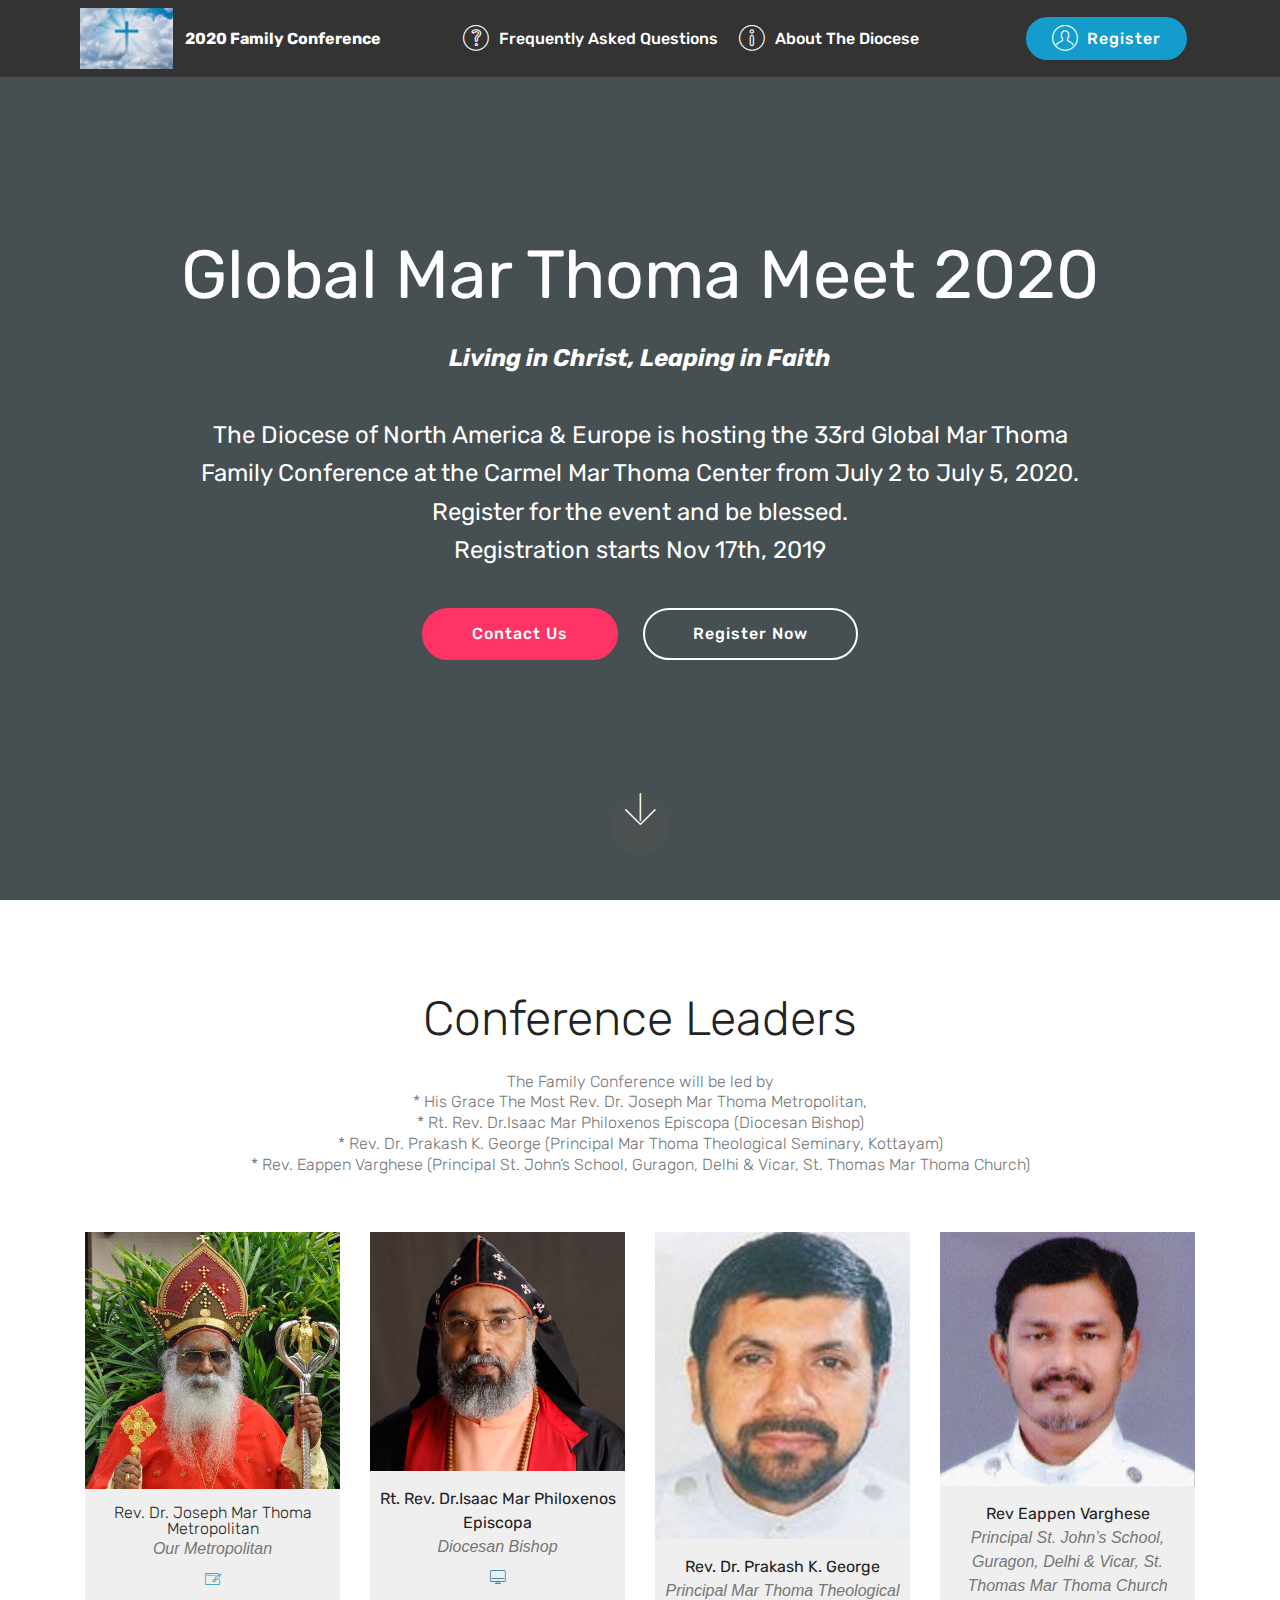
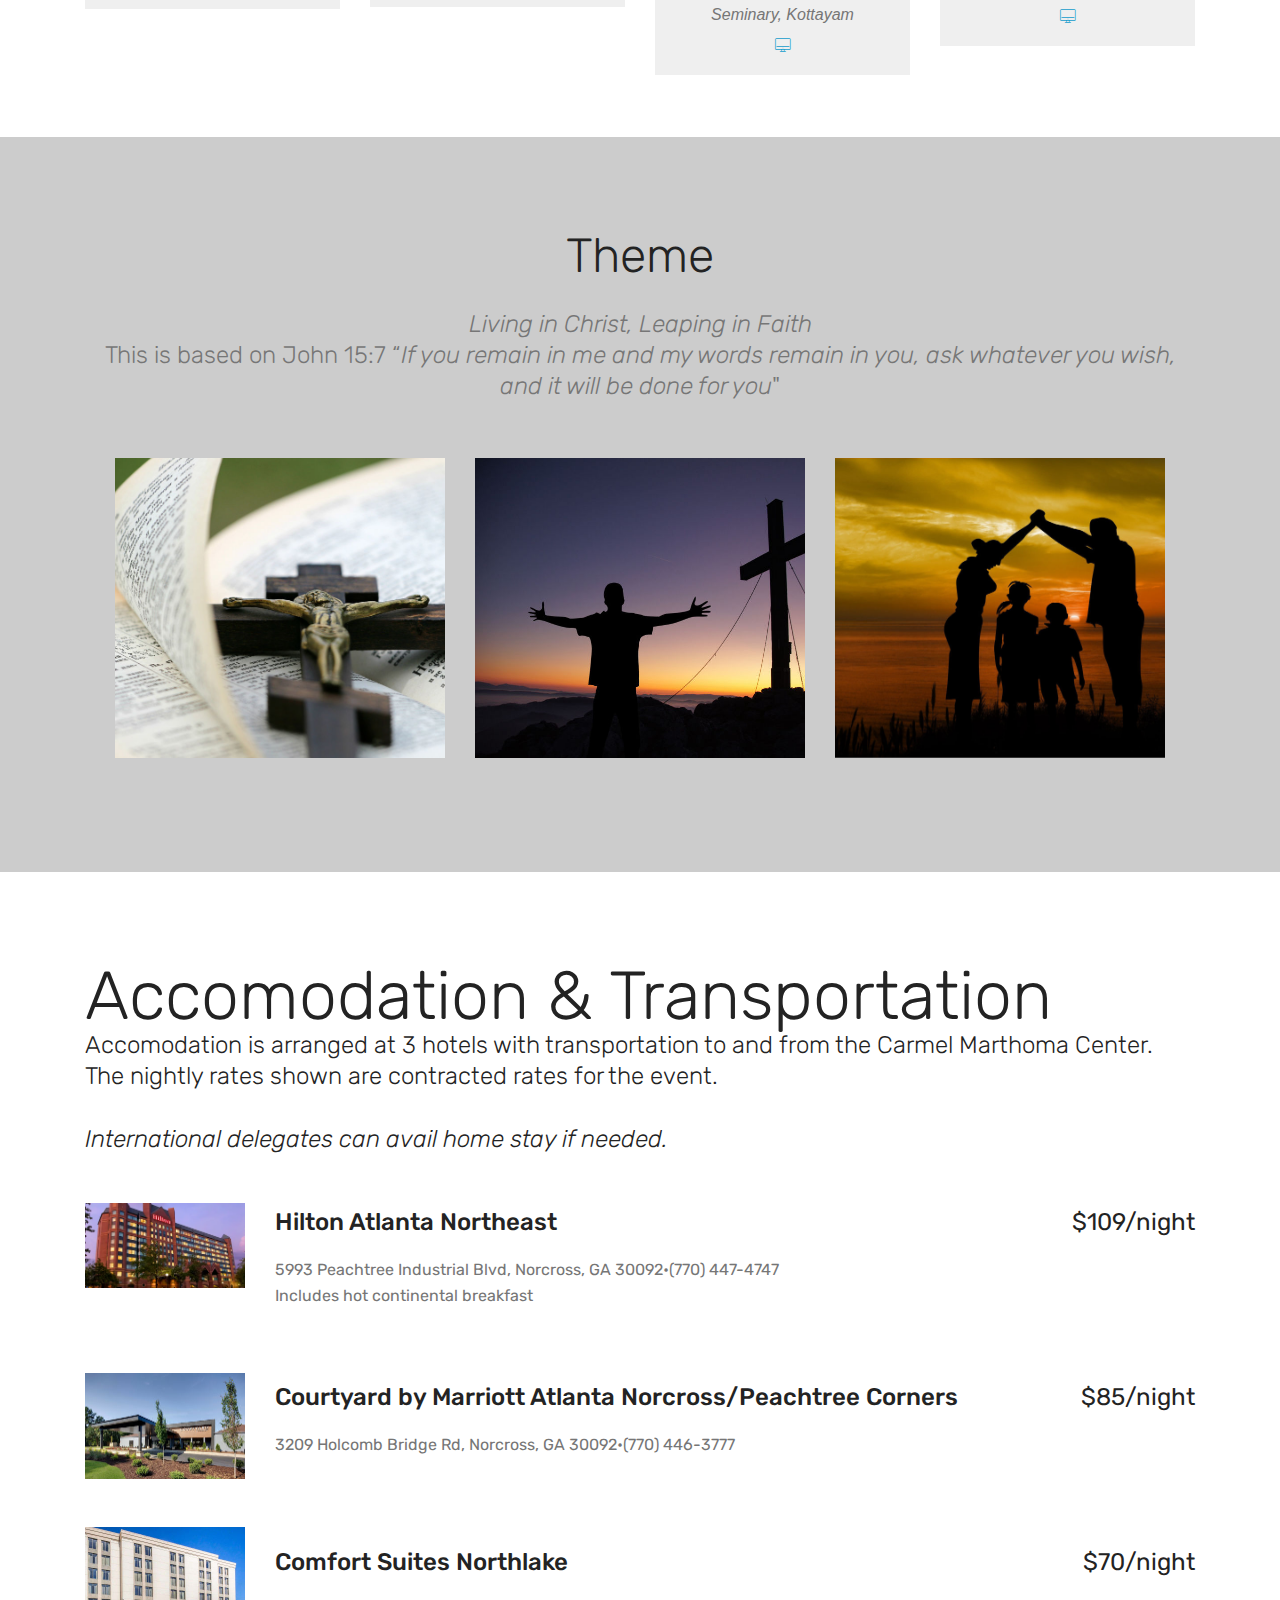
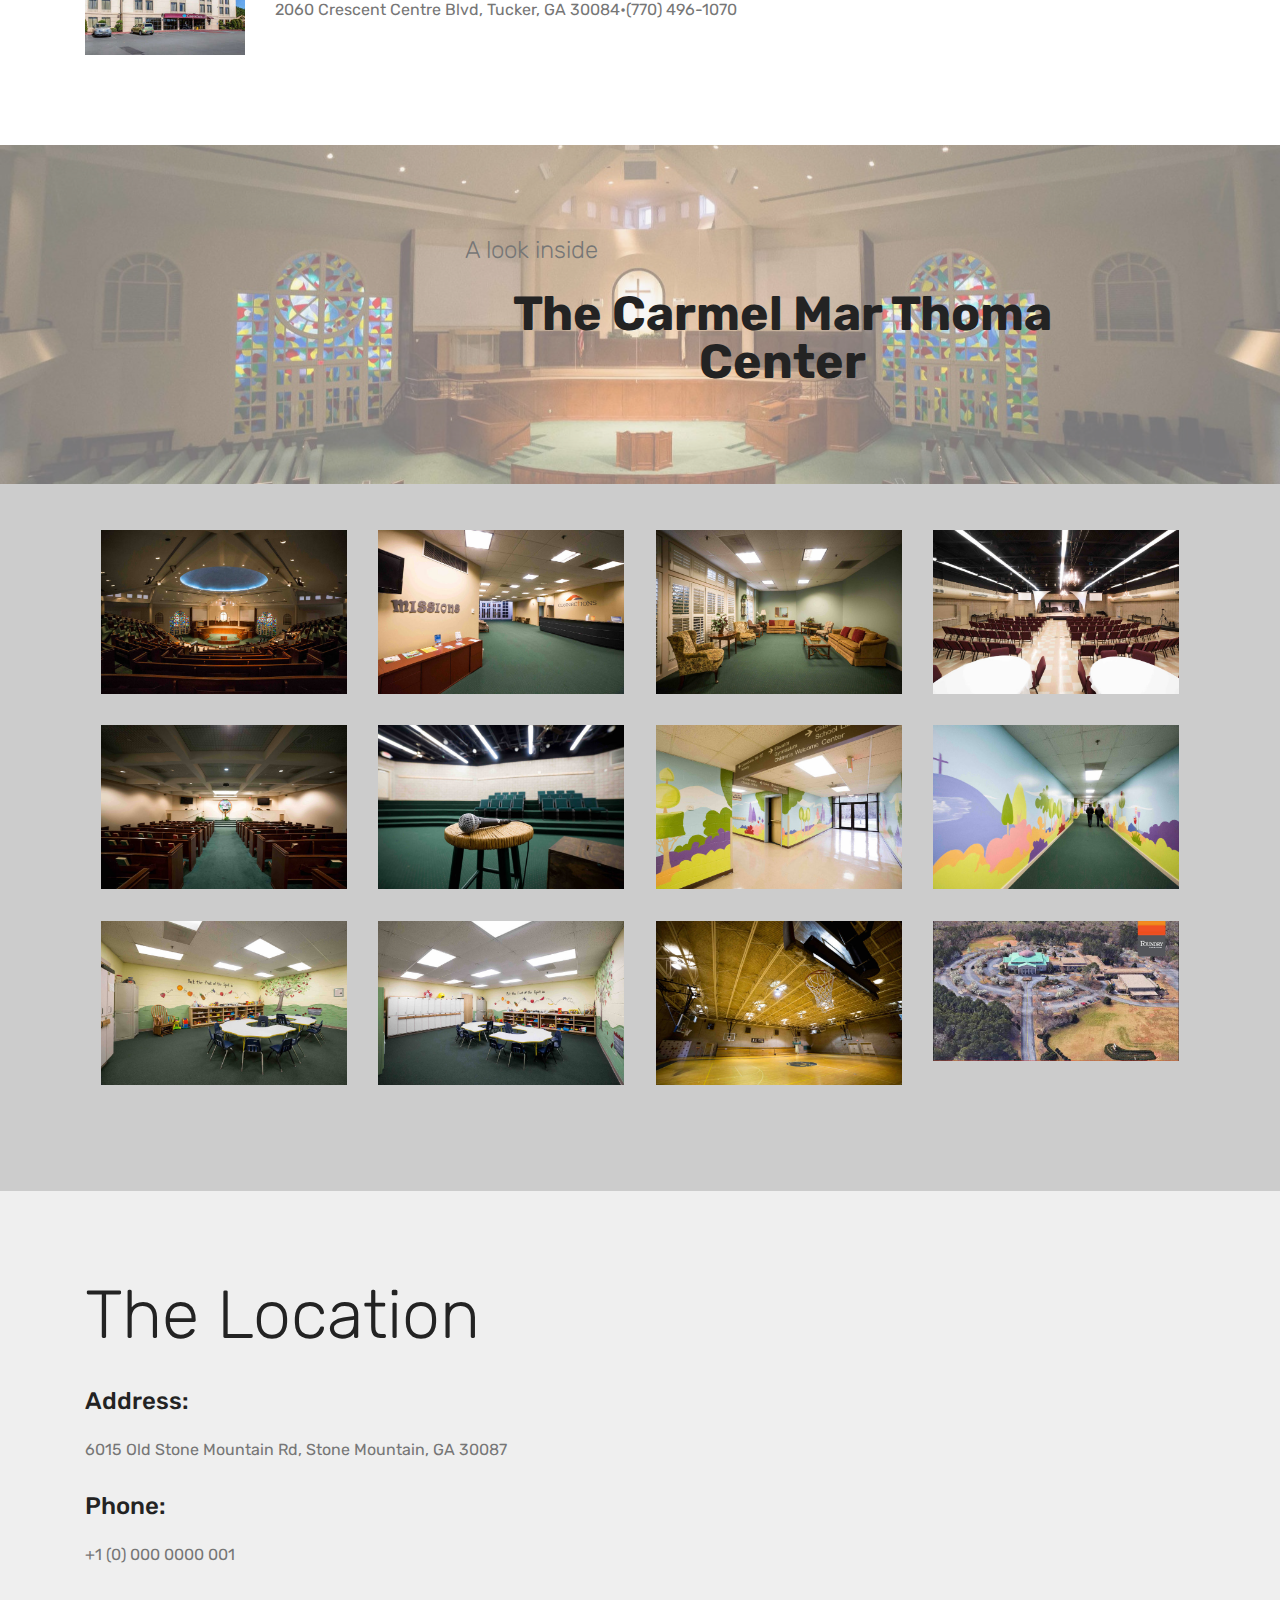
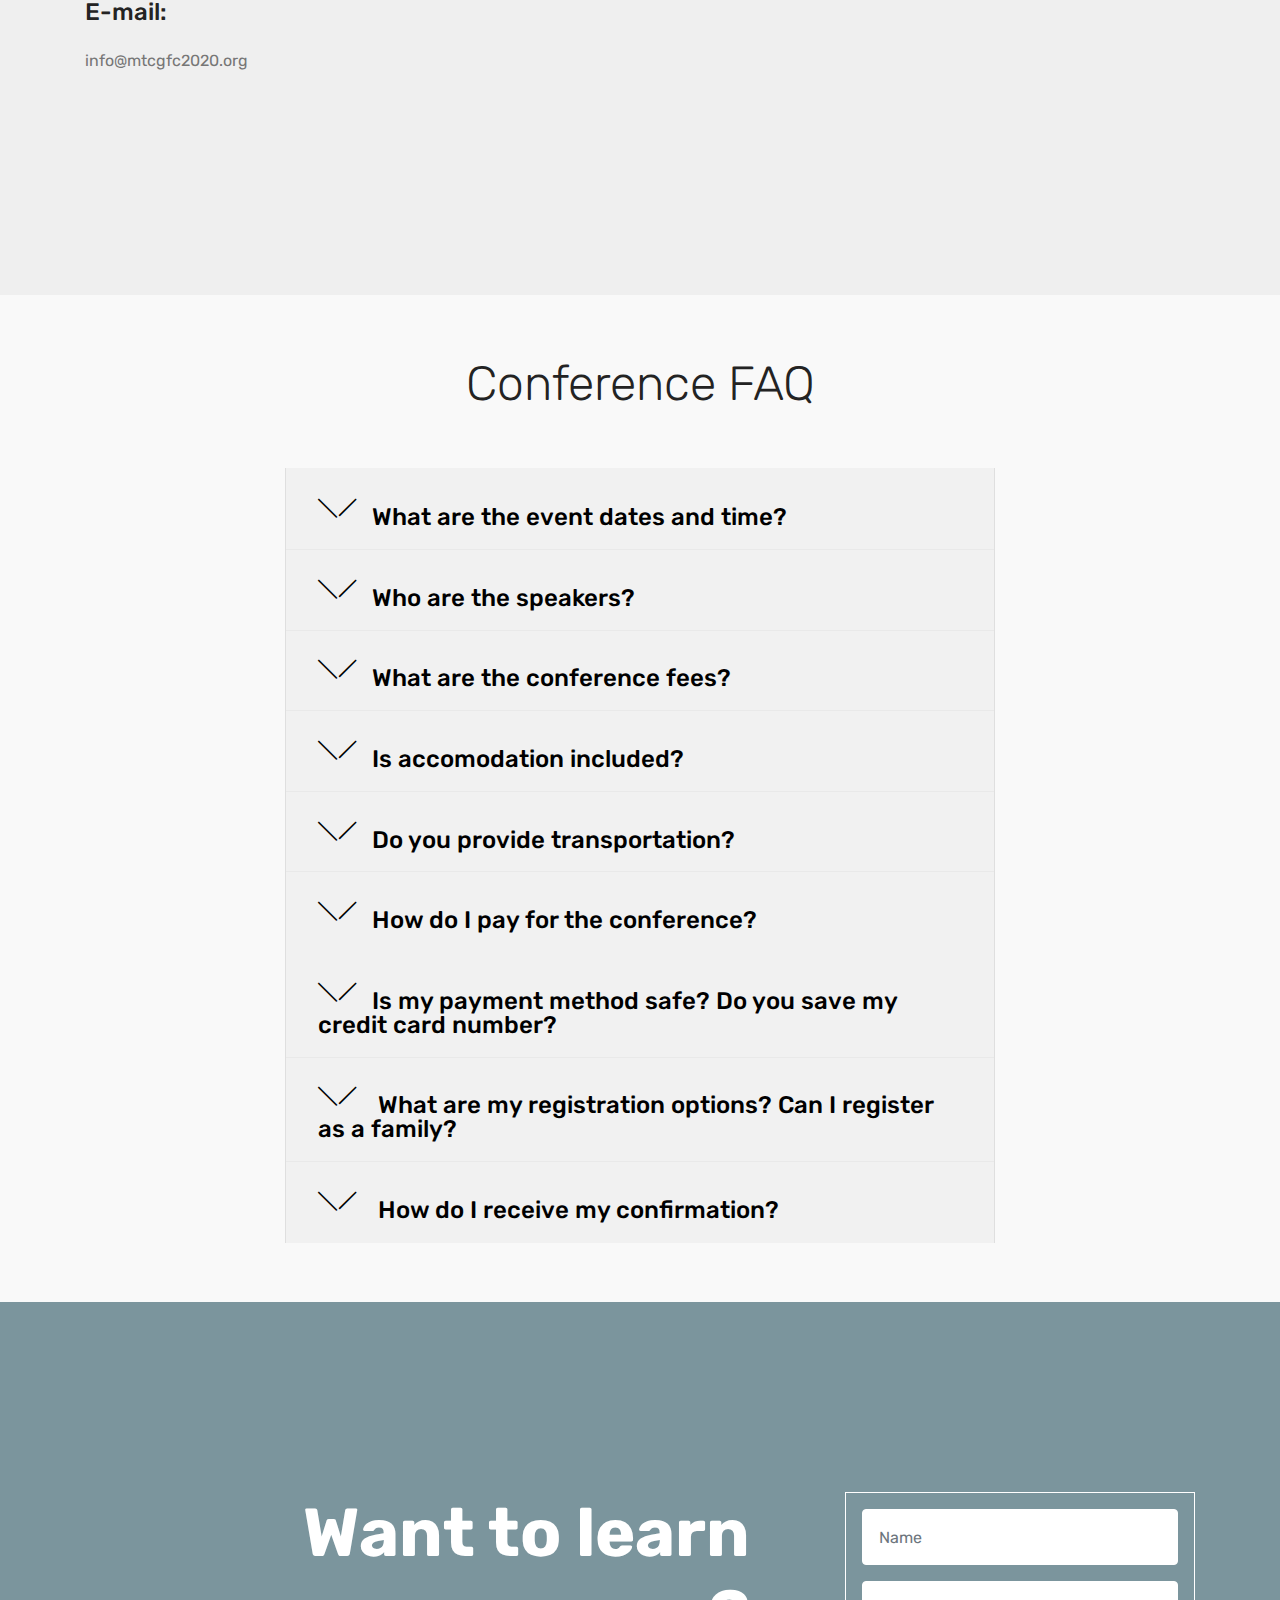
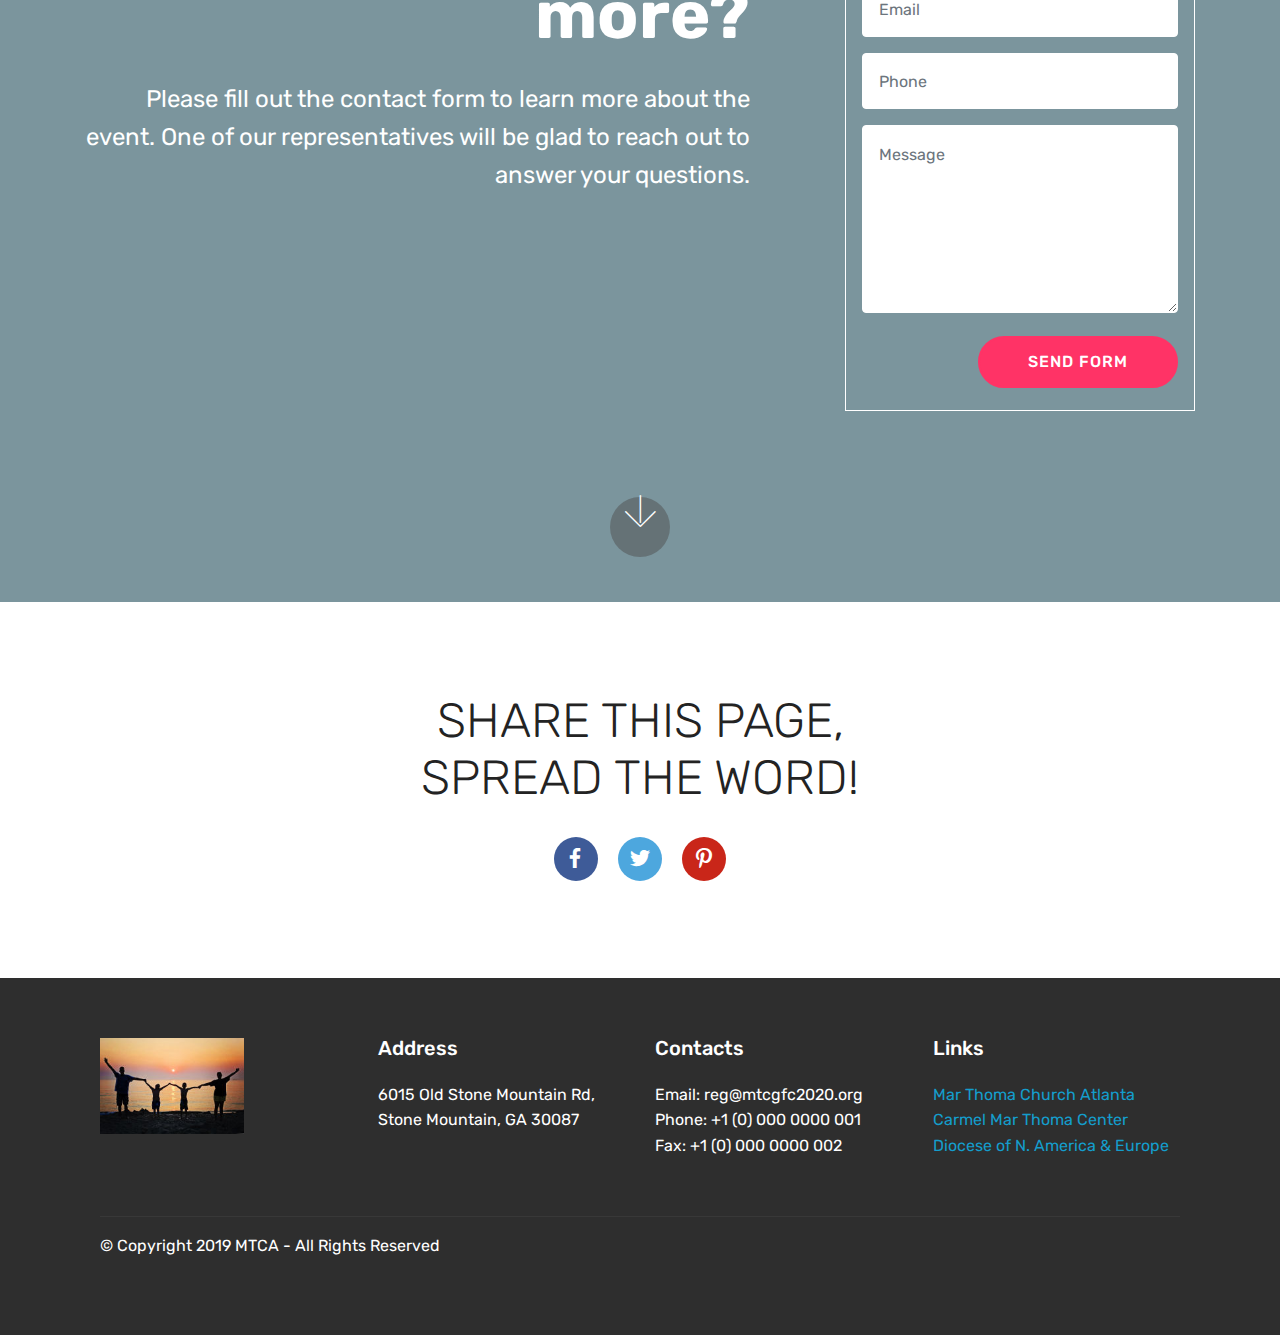
==== commit fc5e20d6: "create github pages" ====
--- a/index-2.html
+++ b/index-2.html
@@ -66,7 +66,7 @@
     </nav>
 </section>
 
-<section class="engine"><a href="https://mobirise.info/q">responsive site templates</a></section><section class="cid-qTkA127IK8 mbr-fullscreen" id="header2-1">
+<section class="engine"><a href="https://mobirise.info/u">bootstrap html templates</a></section><section class="cid-qTkA127IK8 mbr-fullscreen" id="header2-1">
 
     
 
@@ -75,10 +75,10 @@
     <div class="container align-center">
         <div class="row justify-content-md-center">
             <div class="mbr-white col-md-10">
-                <h1 class="mbr-section-title mbr-bold pb-3 mbr-fonts-style display-1"><span style="font-weight: normal;">2020 Global Mar Thoma Family Conference Meet</span></h1>
+                <h1 class="mbr-section-title mbr-bold pb-3 mbr-fonts-style display-1"><span style="font-weight: normal;">Global Mar Thoma Meet 2020</span></h1>
                 
                 <p class="mbr-text pb-3 mbr-fonts-style display-5"><em><strong>
-                    Living in Christ, Leaping in Faith</strong></em><br><br>The Diocese of North America &amp; Europe is hosting the Global Mar Thoma Family Conference at the Carmel Mar Thoma Center from July 2 to July 5, 2020.<br>Register for the event and be blessed.<br>Registration starts Nov 17th, 2019</p>
+                    Living in Christ, Leaping in Faith</strong></em><br><br>The Diocese of North America &amp; Europe is hosting the 33rd Global Mar Thoma Family Conference at the Carmel Mar Thoma Center from July 2 to July 5, 2020.<br>Register for the event and be blessed.<br>Registration starts Nov 17th, 2019</p>
                 <div class="mbr-section-btn"><a class="btn btn-md btn-secondary display-4" href="index.html#contacts1-u">Contact Us</a> 
                     <a class="btn btn-md btn-white-outline display-4" href="https://mtcgfc2020.org/registration/" target="_blank">Register Now</a></div>
             </div>
@@ -98,7 +98,7 @@
     <div class="container align-center">
         <h2 class="pb-3 mbr-fonts-style mbr-section-title display-2">Conference Leaders</h2>
         <h3 class="pb-5 mbr-section-subtitle mbr-fonts-style mbr-light display-7">
-            The Family Conference will be led by <br>* His Grace The Most Rev. Dr. Joseph Mar Thoma Metropolitan, <br>* Rt. Rev. Dr.Isaac Mar Philoxenos Episcopa (Diocesan Bishop)<br>* Rev. Eappen Varghese (Principal St. John’s School, Guragon, Delhi &amp; Vicar, St. Thomas Mar Thoma Church)<br>* Rev. Dr. Prakash K. George (Principal Mar Thoma Theological Seminary, Kottayam)</h3>
+            The Family Conference will be led by <br>* His Grace The Most Rev. Dr. Joseph Mar Thoma Metropolitan, <br>* Rt. Rev. Dr.Isaac Mar Philoxenos Episcopa (Diocesan Bishop)<br>* Rev. Dr. Prakash K. George (Principal Mar Thoma Theological Seminary, Kottayam)<br>* Rev. Eappen Varghese (Principal St. John’s School, Guragon, Delhi &amp; Vicar, St. Thomas Mar Thoma Church)<br></h3>
         <div class="row media-row">
             
         <div class="team-item col-lg-3 col-md-6">
@@ -411,7 +411,7 @@
 
     
 
-    <div class="mbr-overlay" style="opacity: 0.9; background-color: rgb(239, 239, 239);">
+    <div class="mbr-overlay" style="opacity: 0.5; background-color: rgb(239, 239, 239);">
     </div>
     <div class="container">
         <div class="row justify-content-center content-row">
@@ -524,7 +524,7 @@
                         <div id="collapse2_14" class="panel-collapse noScroll collapse" role="tabpanel" aria-labelledby="headingTwo" data-parent="#bootstrap-accordion_14">
                             <div class="panel-body p-4">
                                 <p class="mbr-fonts-style panel-text display-7">
-                                   The Conference will be led by the esteemed presence of:<br>&nbsp; &nbsp;* His Grace The Most Rev. Dr. Joseph Mar Thoma Metropolitan, <br>&nbsp; &nbsp;* Rt. Rev. Dr.Isaac Mar Philoxenos Episcopa (Diocesan Bishop)<br>&nbsp; &nbsp;* Rev. Eappen Varghese (Principal St. John’s School, Guragon, Delhi &amp; Vicar, St. Thomas &nbsp; &nbsp; &nbsp; &nbsp; &nbsp; Mar Thoma Church)<br>&nbsp; &nbsp;* Rev. Dr. Prakash K. George (Principal Mar Thoma Theological Seminary, Kottayam)</p>
+                                   The Conference will be led by the esteemed presence of:<br>&nbsp; &nbsp;* His Grace The Most Rev. Dr. Joseph Mar Thoma Metropolitan, <br>&nbsp; &nbsp;* Rt. Rev. Dr.Isaac Mar Philoxenos Episcopa (Diocesan Bishop)<br>&nbsp; &nbsp;* Rev. Dr. Prakash K. George (Principal Mar Thoma Theological Seminary, Kottayam)<br>&nbsp; &nbsp;* Rev. Eappen Varghese (Principal St. John’s School, Guragon, Delhi &amp; Vicar, St. Thomas &nbsp; &nbsp; &nbsp; &nbsp; &nbsp; Mar Thoma Church)<br></p>
                             </div>
                         </div>
                     </div>
@@ -667,7 +667,7 @@
                 <div class="form-container">
                     <div class="media-container-column" data-form-type="formoid">
                         <!---Formbuilder Form--->
-                        <form action="https://mobirise.com/" method="POST" class="mbr-form form-with-styler" data-form-title="Mobirise Form"><input type="hidden" name="email" data-form-email="true" value="ZTBgeNW3J7BR2vB7Q1qrEeI+V335lEMHlR9G6zE0jCAZNCdDHjkWwgLosZLXTmotiKSTs78hY6Rdxqp5wD8854mzOuNDNKCATWxH8LUEDfJhyVlYrrxenkZ1NA41w2ki">
+                        <form action="https://mobirise.com/" method="POST" class="mbr-form form-with-styler" data-form-title="Mobirise Form"><input type="hidden" name="email" data-form-email="true" value="WzQtICkeUCSGb2a5a4U+ruv+ODcISZPbkjLSqJqap/nkg7HETHqr1nRTmJSMvnmk7zTM2B1fPkISQN2tNzZsJdGSze8Jqg5rBO1SXeMC3iT+z1TK1s/CAEYHi9oWXZA+">
                             <div class="row">
                                 <div hidden="hidden" data-form-alert="" class="alert alert-success col-12">Thanks for filling out the form!</div>
                                 <div hidden="hidden" data-form-alert-danger="" class="alert alert-danger col-12">
@@ -762,7 +762,7 @@
                     Contacts
                 </h5>
                 <p class="mbr-text">
-                    Email: support@abc.com<br>Phone: +1 (0) 000 0000 001
+                    Email: reg@mtcgfc2020.org<br>Phone: +1 (0) 000 0000 001
                     <br>Fax: +1 (0) 000 0000 002
                 </p>
             </div>
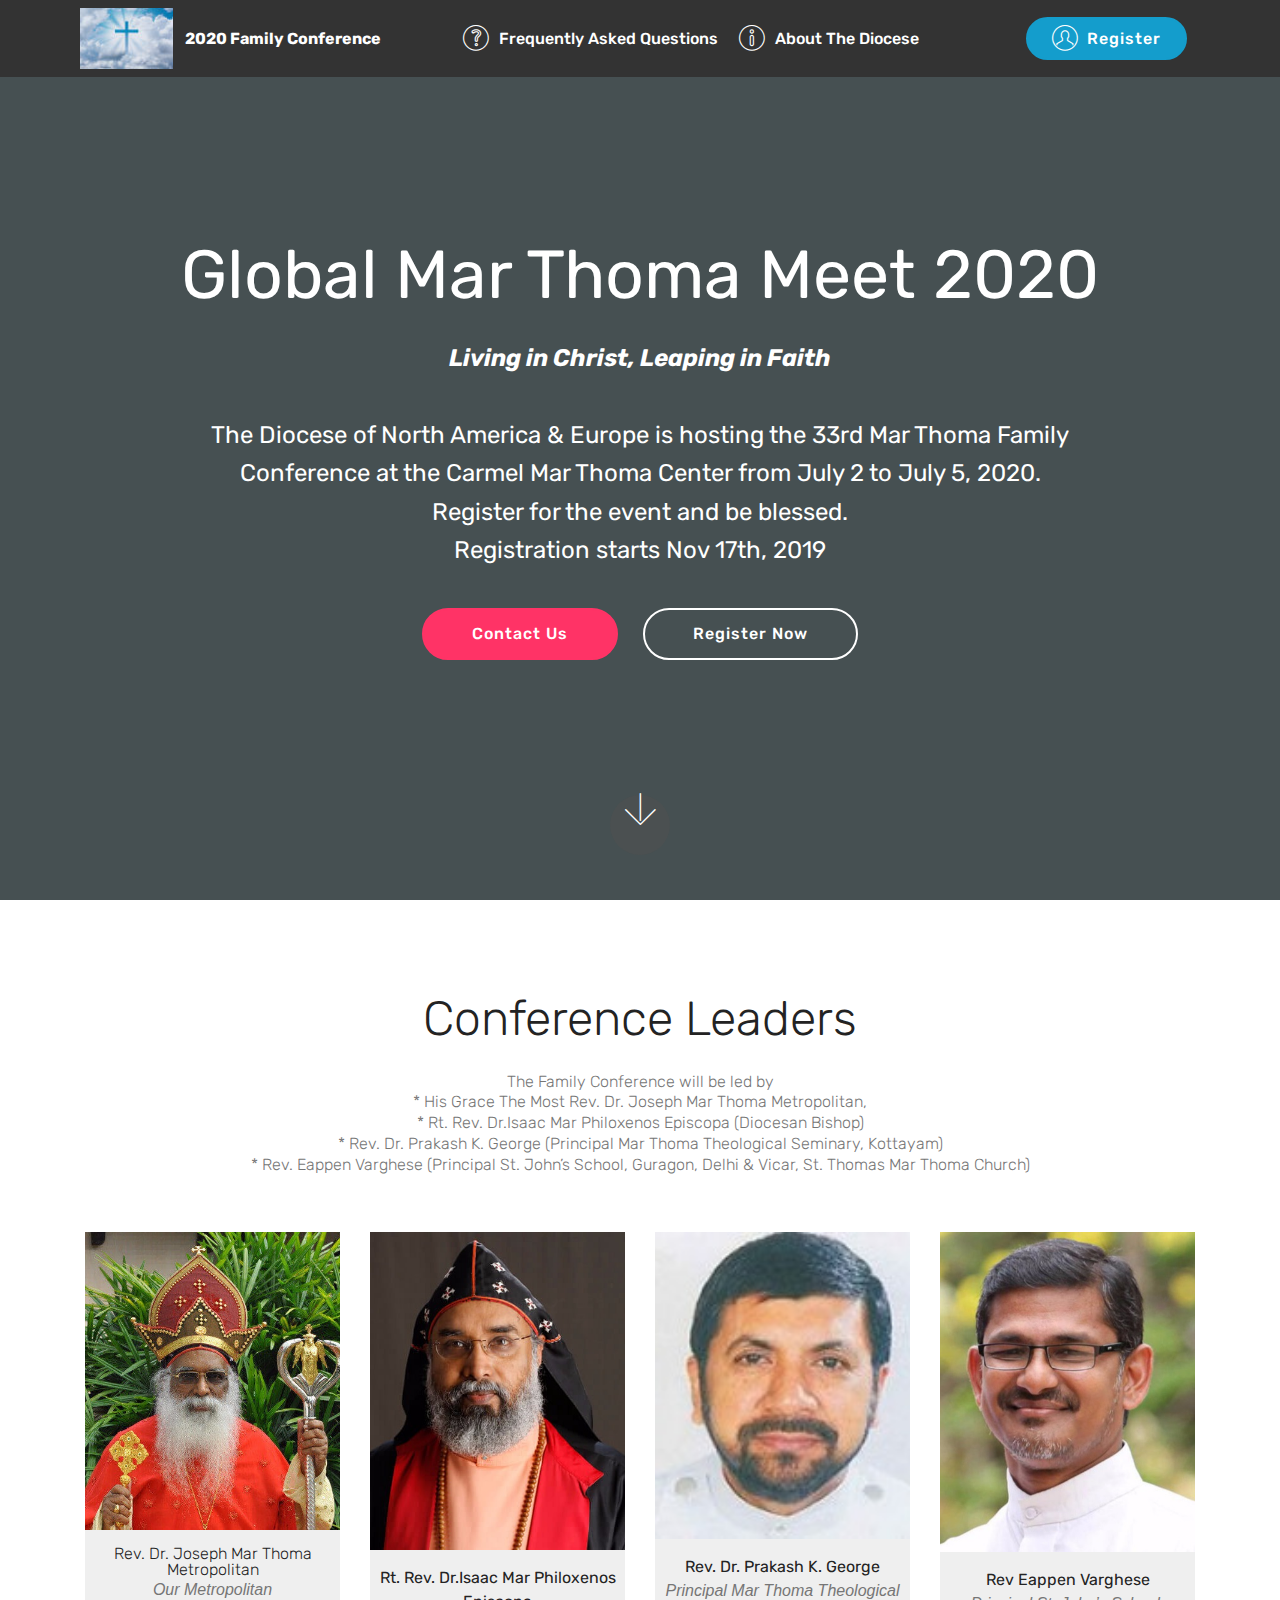
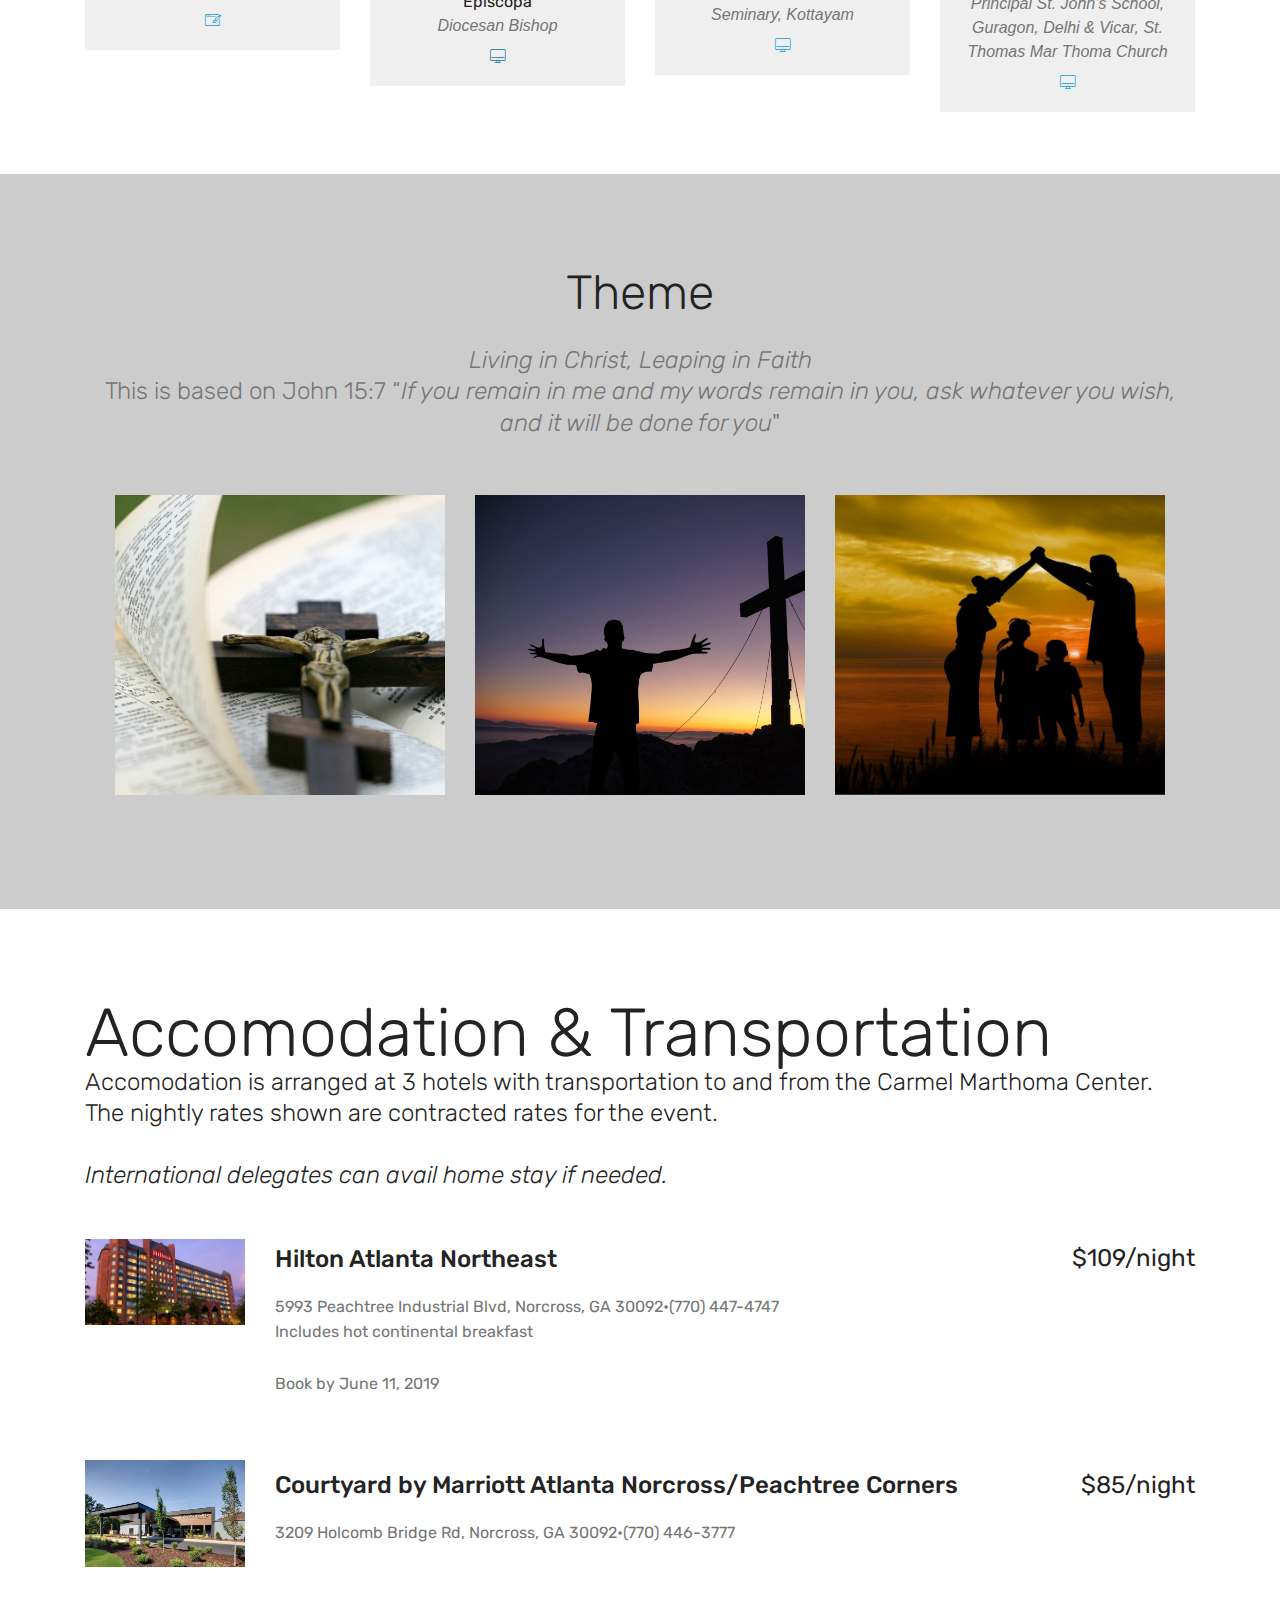
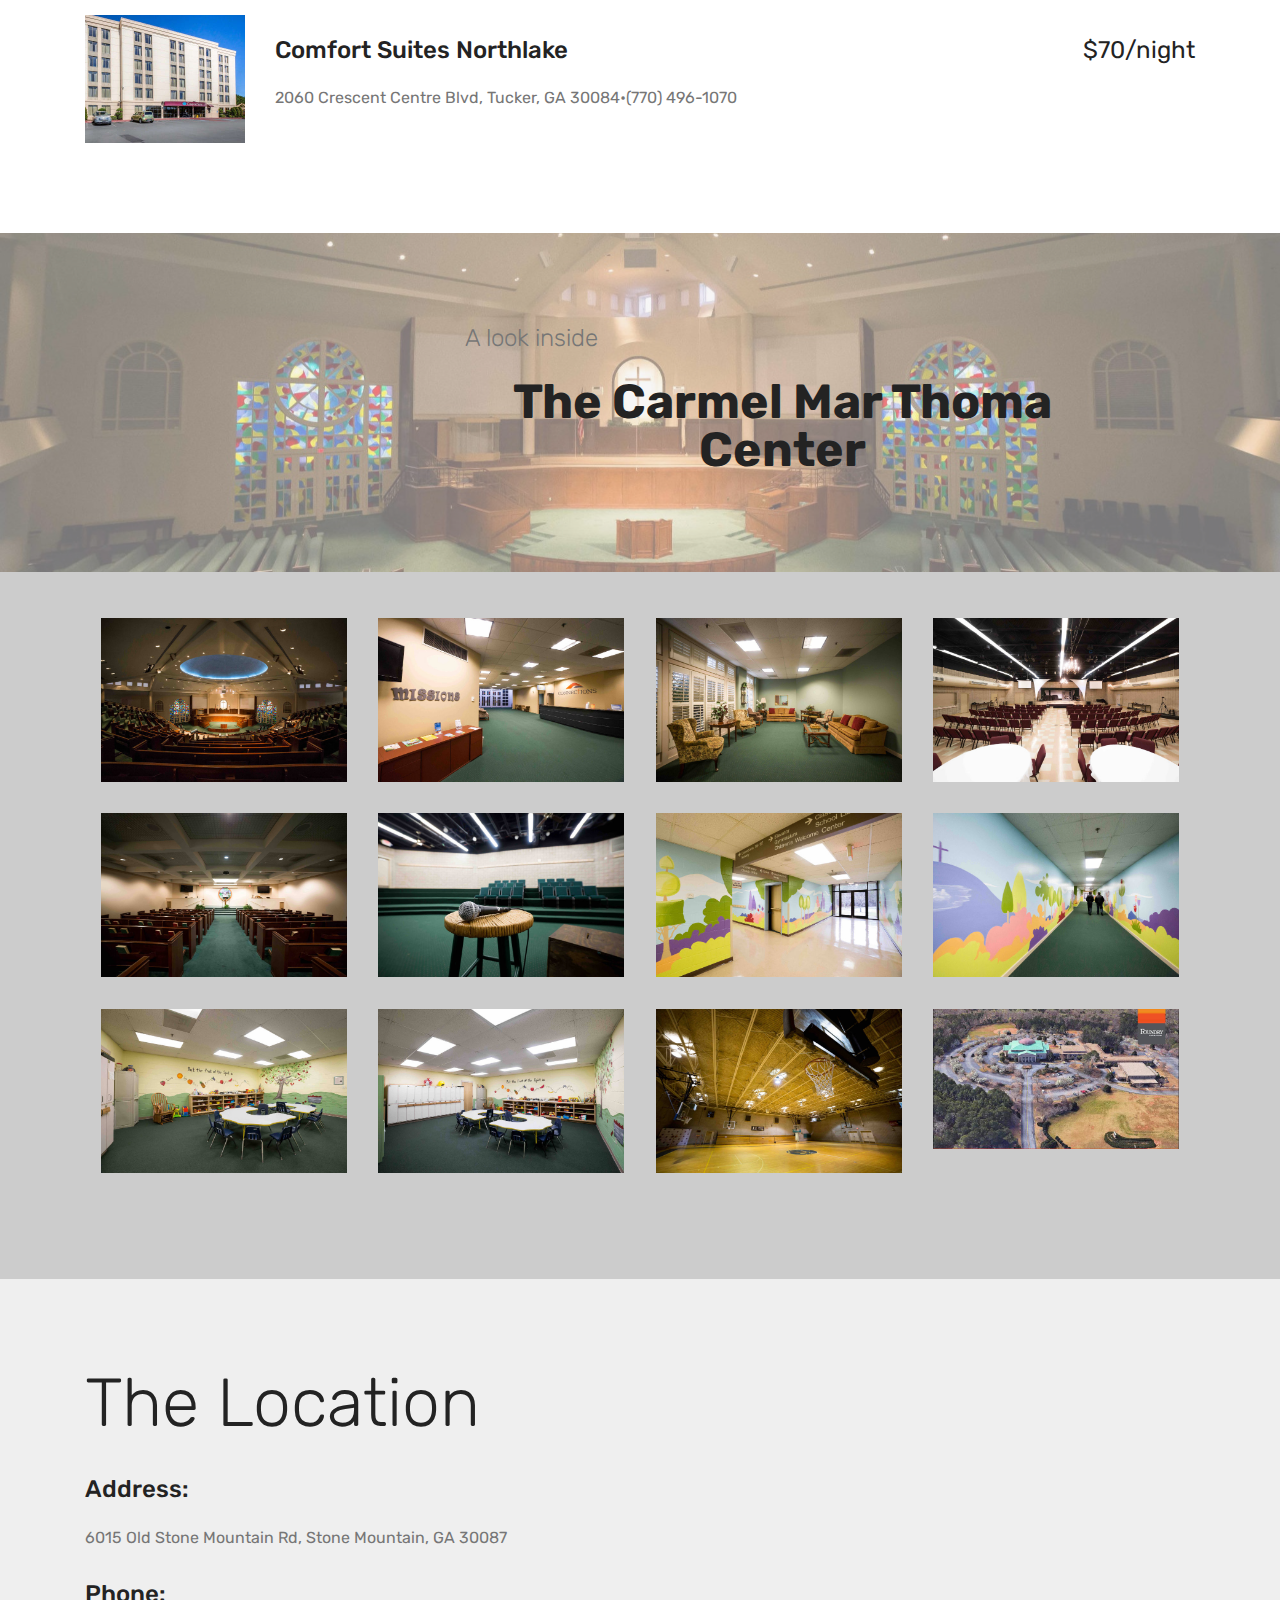
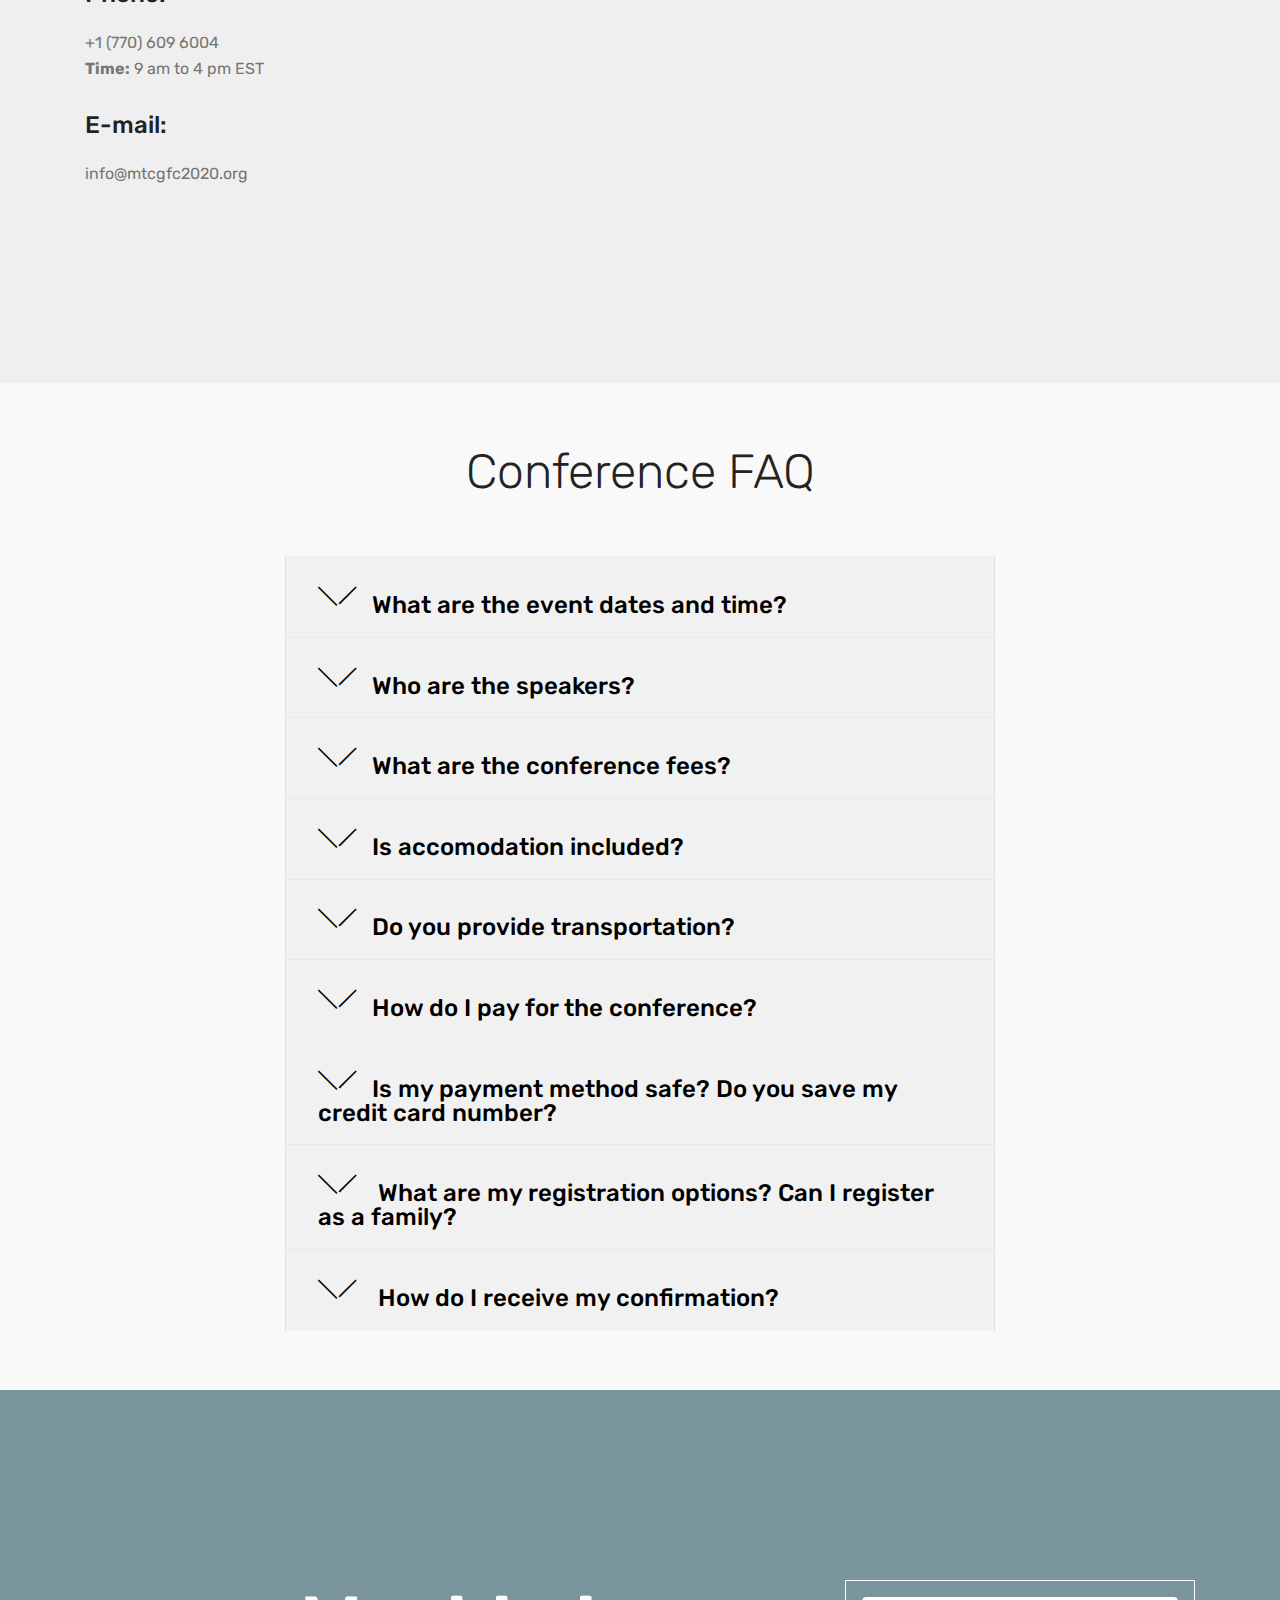
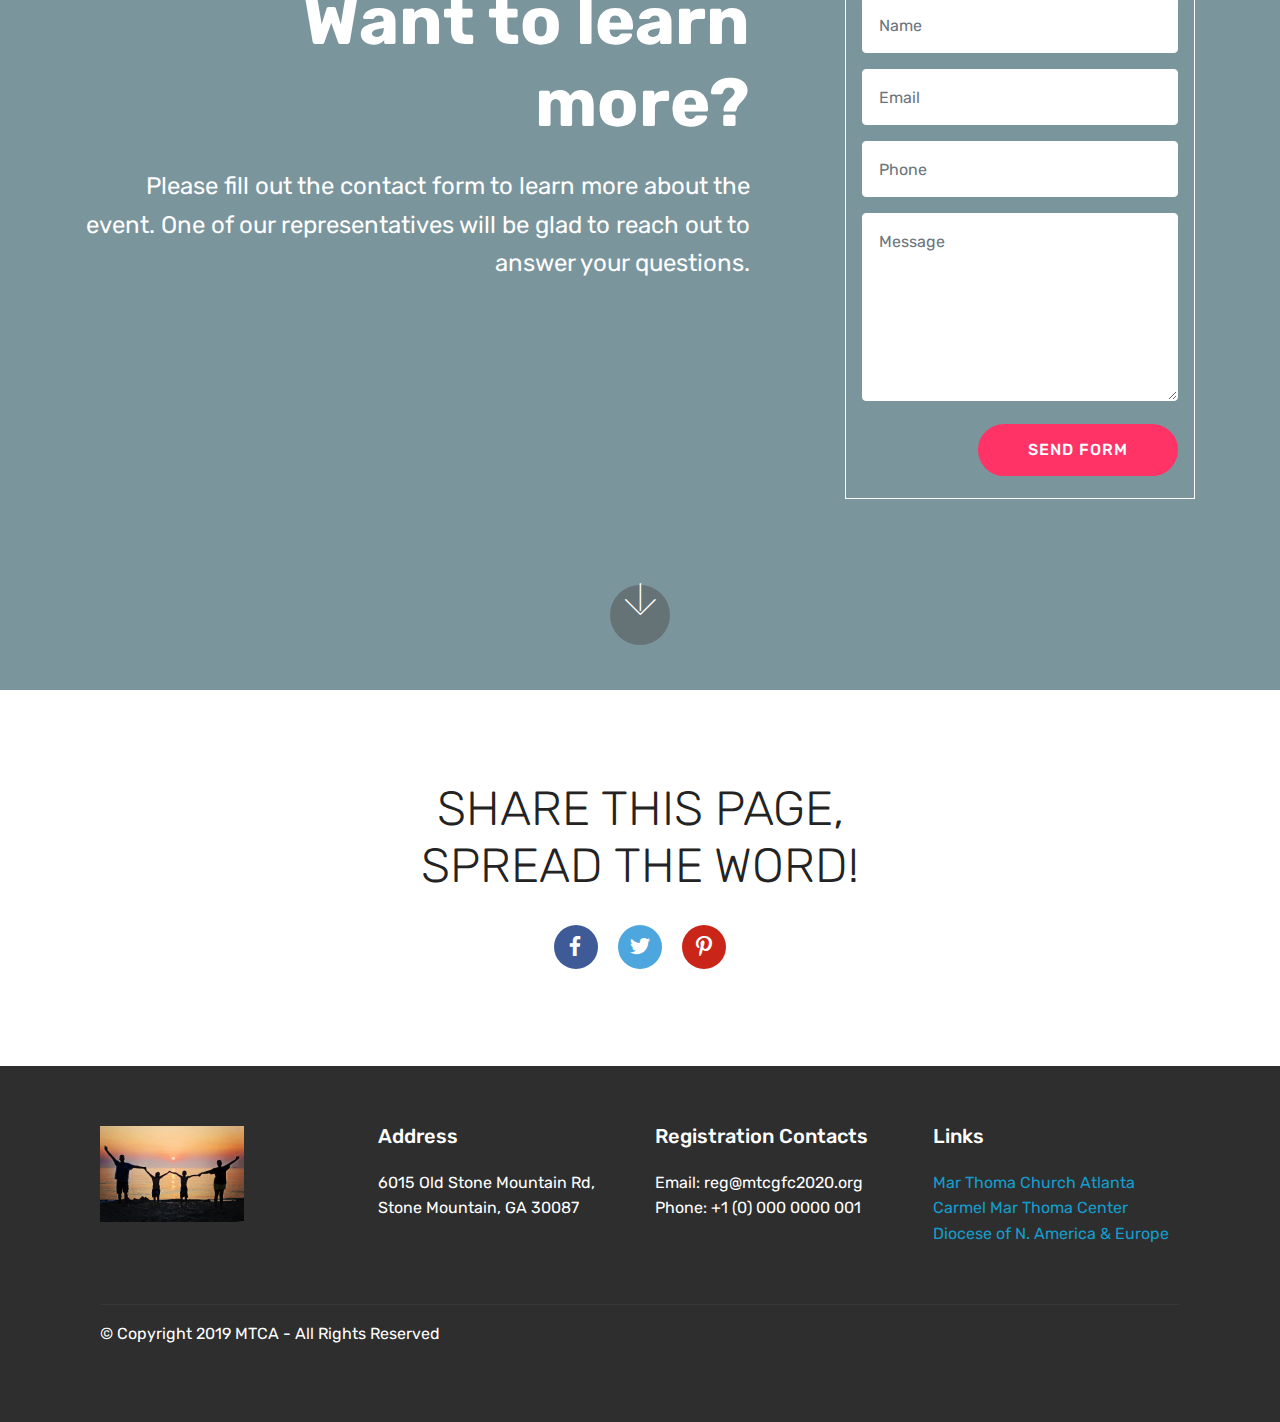
==== commit 4bb6fff2: "create github pages" ====
--- a/index-2.html
+++ b/index-2.html
@@ -66,7 +66,7 @@
     </nav>
 </section>
 
-<section class="engine"><a href="https://mobirise.info/u">bootstrap html templates</a></section><section class="cid-qTkA127IK8 mbr-fullscreen" id="header2-1">
+<section class="engine"><a href="https://mobirise.info/y">html web templates</a></section><section class="cid-qTkA127IK8 mbr-fullscreen" id="header2-1">
 
     
 
@@ -78,7 +78,7 @@
                 <h1 class="mbr-section-title mbr-bold pb-3 mbr-fonts-style display-1"><span style="font-weight: normal;">Global Mar Thoma Meet 2020</span></h1>
                 
                 <p class="mbr-text pb-3 mbr-fonts-style display-5"><em><strong>
-                    Living in Christ, Leaping in Faith</strong></em><br><br>The Diocese of North America &amp; Europe is hosting the 33rd Global Mar Thoma Family Conference at the Carmel Mar Thoma Center from July 2 to July 5, 2020.<br>Register for the event and be blessed.<br>Registration starts Nov 17th, 2019</p>
+                    Living in Christ, Leaping in Faith</strong></em><br><br>The Diocese of North America &amp; Europe is hosting the 33rd Mar Thoma Family Conference at the Carmel Mar Thoma Center from July 2 to July 5, 2020.<br>Register for the event and be blessed.<br>Registration starts Nov 17th, 2019</p>
                 <div class="mbr-section-btn"><a class="btn btn-md btn-secondary display-4" href="index.html#contacts1-u">Contact Us</a> 
                     <a class="btn btn-md btn-white-outline display-4" href="https://mtcgfc2020.org/registration/" target="_blank">Register Now</a></div>
             </div>
@@ -103,7 +103,7 @@
             
         <div class="team-item col-lg-3 col-md-6">
                 <div class="item-image">
-                    <img src="assets/images/joseph-mar-thoma1-500x500.jpeg" alt="" title="">
+                    <img src="assets/images/joseph-mar-thoma1-2-500x500.jpeg" alt="" title="">
                 </div>
                 <div class="item-caption py-3">
                     <div class="item-name px-2">
@@ -136,7 +136,7 @@
                 </div>
             </div><div class="team-item col-lg-3 col-md-6">
                 <div class="item-image">
-                    <img src="assets/images/mar-philexenos1-5-500x500.jpeg" alt="" title="">
+                    <img src="assets/images/mar-philexenos1-6-500x500.jpeg" alt="" title="">
                 </div>
                 <div class="item-caption py-3">
                     <div class="item-name px-2">
@@ -202,7 +202,7 @@
                 </div>
             </div><div class="team-item col-lg-3 col-md-6">
                 <div class="item-image">
-                    <img src="assets/images/300x300xeappen-varghese-1095-300x300.jpg.pagespeed.ic.tzmtywendt-2-300x300.jpeg" alt="" title="">
+                    <img src="assets/images/img-20190930-wa0014-3-510x751.jpeg" alt="" title="">
                 </div>
                 <div class="item-caption py-3">
                     <div class="item-name px-2">
@@ -330,7 +330,7 @@
                                     </div>
                                     <div class="bottom-line">
                                         <p class="mbr-text mbr-fonts-style display-7">
-                                            5993 Peachtree Industrial Blvd, Norcross, GA 30092•(770) 447-4747<br>Includes hot continental breakfast
+                                            5993 Peachtree Industrial Blvd, Norcross, GA 30092•(770) 447-4747<br>Includes hot continental breakfast<br><br>Book by June 11, 2019
                                         </p>
                                     </div>
                                 </div>
@@ -465,8 +465,7 @@
                         <h5 class="align-left mbr-fonts-style m-0 display-5">Phone:
                         </h5>
                         <p class="mbr-text align-left mbr-fonts-style display-7">
-                            +1 (0) 000 0000 001
-                        </p>
+                            +1 (770) 609 6004<br><strong>Time:</strong> 9 am to 4 pm EST</p>
                     </div>
                     <div class="b b-mail">
                         <h5 class="align-left mbr-fonts-style m-0 display-5">
@@ -479,7 +478,7 @@
             </div>
             <!--Right-->
             <div class="col-12 col-md-6">
-                <div class="google-map"><iframe frameborder="0" style="border:0" src="https://www.google.com/maps/embed/v1/place?key=AIzaSyAEIpgj38KyLFELm2bK9Y7krBkz1K-cMq8&amp;q=place_id:ChIJJ7FKVIKv9YgRU3ACr8FcU-Y" allowfullscreen=""></iframe></div>
+                <div class="google-map"><iframe frameborder="0" style="border:0" src="https://www.google.com/maps/embed/v1/place?key=AIzaSyCy9r70T3NYf3PhvVflTo0_zdif2_IoIYs&amp;q=place_id:ChIJJ7FKVIKv9YgRU3ACr8FcU-Y" allowfullscreen=""></iframe></div>
             </div>
         </div>
     </div>
@@ -667,7 +666,7 @@
                 <div class="form-container">
                     <div class="media-container-column" data-form-type="formoid">
                         <!---Formbuilder Form--->
-                        <form action="https://mobirise.com/" method="POST" class="mbr-form form-with-styler" data-form-title="Mobirise Form"><input type="hidden" name="email" data-form-email="true" value="WzQtICkeUCSGb2a5a4U+ruv+ODcISZPbkjLSqJqap/nkg7HETHqr1nRTmJSMvnmk7zTM2B1fPkISQN2tNzZsJdGSze8Jqg5rBO1SXeMC3iT+z1TK1s/CAEYHi9oWXZA+">
+                        <form action="https://mobirise.com/" method="POST" class="mbr-form form-with-styler" data-form-title="Mobirise Form"><input type="hidden" name="email" data-form-email="true" value="CsgeyojWelZGyMPU36rz8BMcwwIGtDnd9WYLzffLueEU6/8f/7+GPYrq+qrxogWsMi2cwGU72mWmq/I6OIye7jy09HF0JN4acLsM4+CDvJtYw/Cm1Pi8T9jAeMgzWcMW">
                             <div class="row">
                                 <div hidden="hidden" data-form-alert="" class="alert alert-success col-12">Thanks for filling out the form!</div>
                                 <div hidden="hidden" data-form-alert-danger="" class="alert alert-danger col-12">
@@ -758,13 +757,10 @@
                 <p class="mbr-text">6015 Old Stone Mountain Rd, Stone Mountain, GA 30087</p>
             </div>
             <div class="col-12 col-md-3 mbr-fonts-style display-7">
-                <h5 class="pb-3">
-                    Contacts
+                <h5 class="pb-3">Registration Contacts
                 </h5>
                 <p class="mbr-text">
-                    Email: reg@mtcgfc2020.org<br>Phone: +1 (0) 000 0000 001
-                    <br>Fax: +1 (0) 000 0000 002
-                </p>
+                    Email: reg@mtcgfc2020.org<br>Phone: +1 (0) 000 0000 001<br></p>
             </div>
             <div class="col-12 col-md-3 mbr-fonts-style display-7">
                 <h5 class="pb-3">
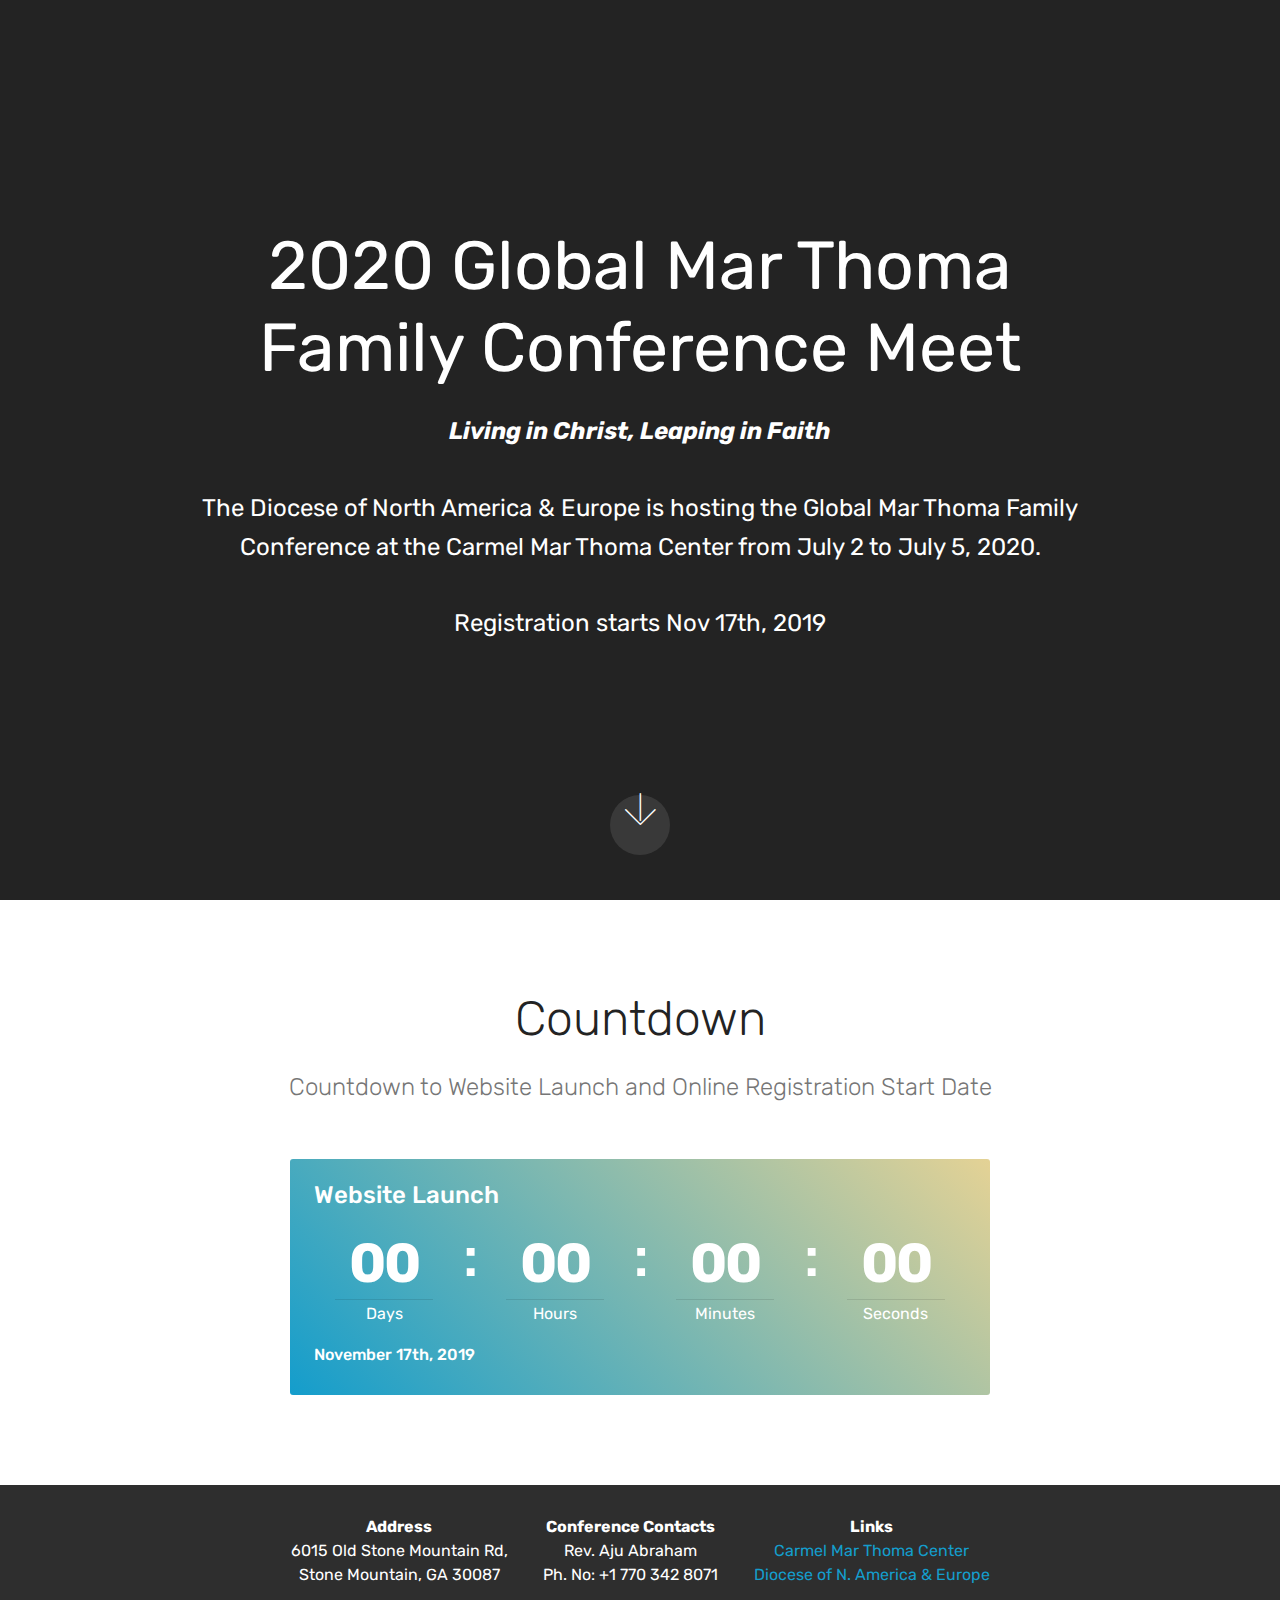
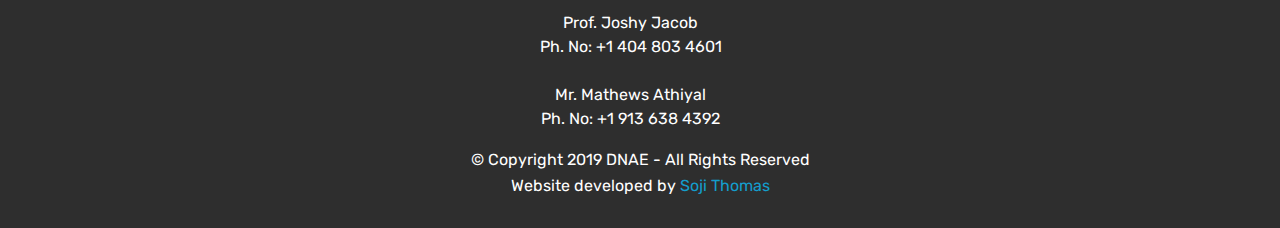
==== commit 3c8d8b65: "create github pages" ====
--- a/index-2.html
+++ b/index-2.html
@@ -6,67 +6,24 @@
   <meta http-equiv="X-UA-Compatible" content="IE=edge">
   <meta name="generator" content="Mobirise v4.10.8, mobirise.com">
   <meta name="viewport" content="width=device-width, initial-scale=1, minimum-scale=1">
-  <link rel="shortcut icon" href="assets/images/mbr-96x63.jpg" type="image/x-icon">
-  <meta name="description" content="">
+  <link rel="shortcut icon" href="assets/images/logo-small-184x184.png" type="image/x-icon">
+  <meta name="description" content="Site Generator Description">
   
-  <title>Home</title>
+  <title>CountDown</title>
   <link rel="stylesheet" href="assets/web/assets/mobirise-icons/mobirise-icons.css">
   <link rel="stylesheet" href="assets/tether/tether.min.css">
   <link rel="stylesheet" href="assets/bootstrap/css/bootstrap.min.css">
   <link rel="stylesheet" href="assets/bootstrap/css/bootstrap-grid.min.css">
   <link rel="stylesheet" href="assets/bootstrap/css/bootstrap-reboot.min.css">
-  <link rel="stylesheet" href="assets/dropdown/css/style.css">
   <link rel="stylesheet" href="assets/socicon/css/styles.css">
   <link rel="stylesheet" href="assets/theme/css/style.css">
-  <link rel="stylesheet" href="assets/gallery/style.css">
   <link rel="stylesheet" href="assets/mobirise/css/mbr-additional.css" type="text/css">
   
   
   
 </head>
 <body>
-  <section class="menu cid-rHcQZZVHww" once="menu" id="menu1-1c">
-
-    
-
-    <nav class="navbar navbar-expand beta-menu navbar-dropdown align-items-center navbar-fixed-top navbar-toggleable-sm">
-        <button class="navbar-toggler navbar-toggler-right" type="button" data-toggle="collapse" data-target="#navbarSupportedContent" aria-controls="navbarSupportedContent" aria-expanded="false" aria-label="Toggle navigation">
-            <div class="hamburger">
-                <span></span>
-                <span></span>
-                <span></span>
-                <span></span>
-            </div>
-        </button>
-        <div class="menu-logo">
-            <div class="navbar-brand">
-                <span class="navbar-logo">
-                    
-                         <img src="assets/images/mbr-96x63.jpg" alt="Mobirise" title="" style="height: 3.8rem;">
-                    
-                </span>
-                <span class="navbar-caption-wrap"><a class="navbar-caption text-white display-4" href="index-2.html">2020 Family Conference</a></span>
-            </div>
-        </div>
-        <div class="collapse navbar-collapse" id="navbarSupportedContent">
-            <ul class="navbar-nav nav-dropdown" data-app-modern-menu="true"><li class="nav-item">
-                    <a class="nav-link link text-white display-4" href="index-2.html#accordion1-17"><span class="mbri-question mbr-iconfont mbr-iconfont-btn"></span>
-                        
-                        Frequently Asked Questions</a>
-                </li>
-                <li class="nav-item">
-                    <a class="nav-link link text-white display-4" href="https://www.marthomanae.org" target="_blank"><span class="mbri-info mbr-iconfont mbr-iconfont-btn"></span>
-                        
-                        About The Diocese &nbsp; &nbsp; &nbsp; &nbsp; &nbsp; &nbsp; &nbsp; &nbsp; &nbsp; &nbsp;&nbsp;</a>
-                </li></ul>
-            <div class="navbar-buttons mbr-section-btn"><a class="btn btn-sm btn-primary display-4" href="https://mtcgfc2020.org/registration/" target="_blank"><span class="mbri-user mbr-iconfont mbr-iconfont-btn"></span>
-                    
-                    Register</a></div>
-        </div>
-    </nav>
-</section>
-
-<section class="engine"><a href="https://mobirise.info/y">html web templates</a></section><section class="cid-qTkA127IK8 mbr-fullscreen" id="header2-1">
+  <section class="cid-rHcPCV08C6 mbr-fullscreen" id="header2-1b">
 
     
 
@@ -75,12 +32,11 @@
     <div class="container align-center">
         <div class="row justify-content-md-center">
             <div class="mbr-white col-md-10">
-                <h1 class="mbr-section-title mbr-bold pb-3 mbr-fonts-style display-1"><span style="font-weight: normal;">Global Mar Thoma Meet 2020</span></h1>
+                <h1 class="mbr-section-title mbr-bold pb-3 mbr-fonts-style display-1"><span style="font-weight: normal;">2020 Global Mar Thoma Family Conference Meet</span></h1>
                 
                 <p class="mbr-text pb-3 mbr-fonts-style display-5"><em><strong>
-                    Living in Christ, Leaping in Faith</strong></em><br><br>The Diocese of North America &amp; Europe is hosting the 33rd Mar Thoma Family Conference at the Carmel Mar Thoma Center from July 2 to July 5, 2020.<br>Register for the event and be blessed.<br>Registration starts Nov 17th, 2019</p>
-                <div class="mbr-section-btn"><a class="btn btn-md btn-secondary display-4" href="index.html#contacts1-u">Contact Us</a> 
-                    <a class="btn btn-md btn-white-outline display-4" href="https://mtcgfc2020.org/registration/" target="_blank">Register Now</a></div>
+                    Living in Christ, Leaping in Faith</strong></em><br><br>The Diocese of North America &amp; Europe is hosting the Global Mar Thoma Family Conference at the Carmel Mar Thoma Center from July 2 to July 5, 2020.<br><br>Registration starts Nov 17th, 2019</p>
+                
             </div>
         </div>
     </div>
@@ -91,699 +47,64 @@
     </div>
 </section>
 
-<section class="team1 cid-rAKdOwTfoj" id="team1-x">
-    
-    
-    
-    <div class="container align-center">
-        <h2 class="pb-3 mbr-fonts-style mbr-section-title display-2">Conference Leaders</h2>
-        <h3 class="pb-5 mbr-section-subtitle mbr-fonts-style mbr-light display-7">
-            The Family Conference will be led by <br>* His Grace The Most Rev. Dr. Joseph Mar Thoma Metropolitan, <br>* Rt. Rev. Dr.Isaac Mar Philoxenos Episcopa (Diocesan Bishop)<br>* Rev. Dr. Prakash K. George (Principal Mar Thoma Theological Seminary, Kottayam)<br>* Rev. Eappen Varghese (Principal St. John’s School, Guragon, Delhi &amp; Vicar, St. Thomas Mar Thoma Church)<br></h3>
-        <div class="row media-row">
-            
-        <div class="team-item col-lg-3 col-md-6">
-                <div class="item-image">
-                    <img src="assets/images/joseph-mar-thoma1-2-500x500.jpeg" alt="" title="">
-                </div>
-                <div class="item-caption py-3">
-                    <div class="item-name px-2">
-                        <p class="mbr-fonts-style display-4">
-                           Rev. Dr. Joseph Mar Thoma Metropolitan</p>
-                    </div>
-                    <div class="item-role px-2">
-                        <p><em>Our Metropolitan</em></p>
-                    </div>
-                    <div class="item-social pt-2">
-                        <a href="http://marthoma.in/bishop/his-grace-the-metropolitan/" target="_blank">
-                            <span class="p-1 mbr-iconfont mbr-iconfont-social mbri-website-theme"></span>
-                        </a>
-                        <a href="https://www.facebook.com/MalankaraMarThomaSyrianChurch/" target="_blank">
-                            
-                        </a>
-                        <a href="https://plus.google.com/u/0/+Mobirise" target="_blank">
-                            
-                        </a>
-                        <a href="https://www.linkedin.com/in/mobirise" target="_blank">
-                            
-                        </a>
-                        <a href="https://www.instagram.com/mobirise/" target="_blank">
-                            
-                        </a>
-                        <a href="https://www.youtube.com/channel/UCt_tncVAetpK5JeM8L-8jyw" target="_blank">    
-                            
-                        </a>
-                    </div>
-                </div>
-            </div><div class="team-item col-lg-3 col-md-6">
-                <div class="item-image">
-                    <img src="assets/images/mar-philexenos1-6-500x500.jpeg" alt="" title="">
-                </div>
-                <div class="item-caption py-3">
-                    <div class="item-name px-2">
-                        <p class="mbr-fonts-style display-7">
-                           Rt. Rev. Dr.Isaac Mar Philoxenos Episcopa </p>
-                    </div>
-                    <div class="item-role px-2">
-                        <p><em>Diocesan Bishop</em></p>
-                    </div>
-                    <div class="item-social pt-2">
-                        <a href="http://marthoma.in/bishop/rt-rev-dr-isaac-mar-philoxenos-episcopa/" target="_blank">
-                            <span class="p-1 mbr-iconfont mbr-iconfont-social mbri-desktop" style="color: rgb(15, 118, 153); fill: rgb(15, 118, 153);"></span>
-                        </a>
-                        <a href="https://www.facebook.com/MalankaraMarThomaSyrianChurch/" target="_blank">
-                            
-                        </a>
-                        <a href="https://plus.google.com/u/0/+Mobirise" target="_blank">
-                            
-                        </a>
-                        <a href="https://www.linkedin.com/in/mobirise" target="_blank">
-                            
-                        </a>
-                        <a href="https://www.instagram.com/mobirise/" target="_blank">
-                            
-                        </a>
-                        <a href="https://www.youtube.com/channel/UCt_tncVAetpK5JeM8L-8jyw" target="_blank">    
-                            
-                        </a>
-                    </div>
-                </div>
-            </div><div class="team-item col-lg-3 col-md-6">
-                <div class="item-image">
-                    <img src="assets/images/prakash-k-george-1-150x170-acf-cropped-5-150x170.jpeg" alt="" title="">
-                </div>
-                <div class="item-caption py-3">
-                    <div class="item-name px-2">
-                        <p class="mbr-fonts-style display-7">
-                           Rev. Dr. Prakash K. George</p>
-                    </div>
-                    <div class="item-role px-2">
-                        <p><em>Principal Mar Thoma Theological Seminary, Kottayam</em><br></p>
-                    </div>
-                    <div class="item-social pt-2">
-                        <a href="http://marthomatheologicalseminary.org/faculty/" target="_blank">
-                            <span class="p-1 mbr-iconfont mbr-iconfont-social mbri-desktop"></span>
-                        </a>
-                        <a href="https://www.facebook.com/MalankaraMarThomaSyrianChurch/" target="_blank">
-                            
-                        </a>
-                        <a href="https://plus.google.com/u/0/+Mobirise" target="_blank">
-                            
-                        </a>
-                        <a href="https://www.linkedin.com/in/mobirise" target="_blank">
-                            
-                        </a>
-                        <a href="https://www.instagram.com/mobirise/" target="_blank">
-                            
-                        </a>
-                        <a href="https://www.youtube.com/channel/UCt_tncVAetpK5JeM8L-8jyw" target="_blank">    
-                            
-                        </a>
-                    </div>
-                </div>
-            </div><div class="team-item col-lg-3 col-md-6">
-                <div class="item-image">
-                    <img src="assets/images/img-20190930-wa0014-3-510x751.jpeg" alt="" title="">
-                </div>
-                <div class="item-caption py-3">
-                    <div class="item-name px-2">
-                        <p class="mbr-fonts-style display-7">
-                            Rev Eappen Varghese </p>
-                    </div>
-                    <div class="item-role px-2">
-                        <p><em>Principal St. John’s School, Guragon, Delhi &amp; Vicar, St. Thomas Mar Thoma Church</em><br></p>
-                    </div>
-                    <div class="item-social pt-2">
-                        <a href="http://stjohnsschooldelhi.com/" target="_blank">
-                            <span class="p-1 mbr-iconfont mbr-iconfont-social mbri-desktop"></span>
-                        </a>
-                        <a href="https://www.facebook.com/MalankaraMarThomaSyrianChurch/" target="_blank">
-                            
-                        </a>
-                        <a href="https://plus.google.com/u/0/+Mobirise" target="_blank">
-                            
-                        </a>
-                        <a href="https://www.linkedin.com/in/mobirise" target="_blank">
-                            
-                        </a>
-                        <a href="https://www.instagram.com/mobirise/" target="_blank">
-                            
-                        </a>
-                        <a href="https://www.youtube.com/channel/UCt_tncVAetpK5JeM8L-8jyw" target="_blank">    
-                            
-                        </a>
-                    </div>
-                </div>
-            </div></div>    
-    </div>
-</section>
-
-<section class="features15 cid-rAK8RTCbGb" id="features15-w">
-
-    
-
-    
-    <div class="container">
-        <h2 class="mbr-section-title pb-3 align-center mbr-fonts-style display-2">
-            Theme</h2>
-        <h3 class="mbr-section-subtitle display-5 align-center mbr-fonts-style"><em>Living in Christ, Leaping in Faith</em><br>This is based on John 15:7 “<em>If you remain in me and my words remain in you, ask whatever you wish, and it will be done for you</em>"</h3>
-
-        <div class="media-container-row container pt-5 mt-2">
-
-            <div class="col-12 col-md-6 mb-4 col-lg-4">
-                <div class="card flip-card p-5 align-center">
-                    <div class="card-front card_cont">
-                        <img src="assets/images/mbr-900x675.jpg" alt="Mobirise" title="">
-                    </div>
-                    <div class="card_back card_cont">
-                        <h4 class="card-title display-5 py-2 mbr-fonts-style">
-                            Study the Bible</h4>
-                        <p class="mbr-text mbr-fonts-style display-7">Lets analyze the teachings that create the foundations of our faith</p>
-                    </div>
-                </div>
-            </div>
-
-            <div class="col-12 col-md-6 mb-4 col-lg-4">
-                
-                <div class="card flip-card p-5 align-center">
-                    <div class="card-front card_cont">
-                        <img src="assets/images/mbr-900x598.jpg" alt="Mobirise" title="">
-                    </div>
-                    <div class="card_back card_cont">
-                        <h4 class="card-title py-2 mbr-fonts-style display-5">
-                            Prayer</h4>
-                        <p class="mbr-text mbr-fonts-style display-7">
-                            Talking to God to create a bond with our savior.</p>
-                    </div>
-                </div>
-            </div>
-            
-            <div class="col-12 col-md-6 mb-4 col-lg-4">
-                <div class="card flip-card p-5 align-center">
-                    <div class="card-front card_cont">
-                        <img src="assets/images/mbr-1-900x675.jpg" alt="Mobirise" title="">
-                    </div>
-                    <div class="card_back card_cont">
-                        <h4 class="card-title py-2 mbr-fonts-style display-5">
-                            Family and Community</h4>
-                        <p class="mbr-text mbr-fonts-style display-7">
-                            Build a closer relationship within our familes and extended community</p>
-                    </div>
-                </div> 
-            </div>
-
-            
-        </div>
-</div></section>
-
-<section class="services6 cid-rAKrNoXNHF" id="services6-y">
-    <!---->
-    
-    <!---->
-    <!--Overlay-->
-    
-    <!--Container-->
-    <div class="container">
-        <div class="row">
-            <!--Titles-->
-            <div class="title col-12">
-                <h2 class="align-left mbr-fonts-style m-0 display-1">
-                    Accomodation &amp; Transportation</h2>
-                <h3 class="mbr-section-subtitle mbr-light mbr-fonts-style display-5">Accomodation is arranged at 3 hotels with transportation to and from the Carmel Marthoma Center. The nightly rates shown are contracted rates for the event.<br><br><em>International delegates can avail home stay if needed.</em>&nbsp;</h3>
-            </div>
-            <!--Card-1-->
-            <div class="card col-12 pb-5">
-                <div class="card-wrapper media-container-row media-container-row">
-                    <div class="card-box">
-                        <div class="row">
-                            <div class="col-12 col-md-2">
-                                <!--Image-->
-                                <div class="mbr-figure">
-                                    <img src="assets/images/hiltonatlantane.webp" alt="Mobirise" title="">
-                                </div>
-                            </div>
-                            <div class="col-12 col-md-10">
-                                <div class="wrapper">
-                                    <div class="top-line pb-3">
-                                        <h4 class="card-title mbr-fonts-style display-5">Hilton Atlanta Northeast</h4>
-                                        <p class="mbr-text cost mbr-fonts-style m-0 display-5">
-                                            $109/night</p>
-                                    </div>
-                                    <div class="bottom-line">
-                                        <p class="mbr-text mbr-fonts-style display-7">
-                                            5993 Peachtree Industrial Blvd, Norcross, GA 30092•(770) 447-4747<br>Includes hot continental breakfast<br><br>Book by June 11, 2019
-                                        </p>
-                                    </div>
-                                </div>
-                            </div>
-                        </div>
-                    </div>
-                </div>
-            </div>
-            <!--Card-2-->
-            <div class="card col-12 pb-5">
-                <div class="card-wrapper media-container-row media-container-row">
-                    <div class="card-box">
-                        <div class="row">
-                            <div class="col-12 col-md-2">
-                                <!--Image-->
-                                <div class="mbr-figure">
-                                    <img src="assets/images/courtyardpc-320x213.jpg" alt="Mobirise" title="">
-                                </div>
-                            </div>
-                            <div class="col-12 col-md-10">
-                                <div class="wrapper">
-                                    <div class="top-line pb-3">
-                                        <h4 class="card-title mbr-fonts-style display-5">Courtyard by Marriott Atlanta Norcross/Peachtree Corners</h4>
-                                        <p class="mbr-text cost mbr-fonts-style m-0 display-5">
-                                            $85/night</p>
-                                    </div>
-                                    <div class="bottom-line">
-                                        <p class="mbr-text mbr-fonts-style display-7">
-                                            3209 Holcomb Bridge Rd, Norcross, GA 30092•(770) 446-3777
-                                        </p>
-                                    </div>
-                                </div>
-                            </div>
-                        </div>
-                    </div>
-                </div>
-            </div>
-            <!--Card-3-->
-            <div class="card col-12">
-                <div class="card-wrapper media-container-row media-container-row">
-                    <div class="card-box">
-                        <div class="row">
-                            <div class="col-12 col-md-2">
-                                <!--Image-->
-                                <div class="mbr-figure">
-                                    <img src="assets/images/comfort-suites-northlake-tucker-exterior-view-comfort-suites-northlake-hotel-in-tucker-georgia-320x256.jpg" alt="Mobirise" title="">
-                                </div>
-                            </div>
-                            <div class="col-12 col-md-10">
-                                <div class="wrapper">
-                                    <div class="top-line pb-3">
-                                        <h4 class="card-title mbr-fonts-style display-5">Comfort Suites Northlake</h4>
-                                        <p class="mbr-text cost mbr-fonts-style m-0 display-5">
-                                            $70/night</p>
-                                    </div>
-                                    <div class="bottom-line">
-                                        <p class="mbr-text mbr-fonts-style display-7">
-                                            2060 Crescent Centre Blvd, Tucker, GA 30084•(770) 496-1070
-                                        </p>
-                                    </div>
-                                </div>
-                            </div>
-                        </div>
-                    </div>
-                </div>
-            </div>
-            <!--Card-4-->
-            
-            <!--Card-5-->
-            
-            <!--Card-6-->
-            
-        </div>
-    </div>
-</section>
-
-<section class="mbr-section info1 cid-rHFyvH9KMw" id="info1-1p">
-
-    
-
-    <div class="mbr-overlay" style="opacity: 0.5; background-color: rgb(239, 239, 239);">
-    </div>
-    <div class="container">
-        <div class="row justify-content-center content-row">
-            <div class="media-container-column title col-12 col-lg-7 col-md-6">
-                <h3 class="mbr-section-subtitle align-left mbr-light pb-3 mbr-fonts-style display-5">A look inside</h3>
-                <h2 class="align-left mbr-bold mbr-fonts-style display-2">
-                    The Carmel Mar Thoma Center</h2>
-            </div>
-            <div class="media-container-column col-12 col-lg-3 col-md-4">
-                
-            </div>
-        </div>
-    </div>
-</section>
-
-<section class="mbr-gallery mbr-slider-carousel cid-rHFy2Gxgmo" id="gallery2-1o">
-
-    
-
-    <div class="container">
-        <div><!-- Filter --><!-- Gallery --><div class="mbr-gallery-row"><div class="mbr-gallery-layout-default"><div><div><div class="mbr-gallery-item mbr-gallery-item--p2" data-video-url="false" data-tags="Sanctuary"><div href="#lb-gallery2-1o" data-slide-to="0" data-toggle="modal"><img src="assets/images/churchjj-4-2000x1333-800x533.jpg" alt="" title=""><span class="icon-focus"></span></div></div><div class="mbr-gallery-item mbr-gallery-item--p2" data-video-url="false" data-tags="Hallway"><div href="#lb-gallery2-1o" data-slide-to="1" data-toggle="modal"><img src="assets/images/churchjj-6-2000x1333-800x533.jpg" alt="" title=""><span class="icon-focus"></span></div></div><div class="mbr-gallery-item mbr-gallery-item--p2" data-video-url="false" data-tags="Meeting Room"><div href="#lb-gallery2-1o" data-slide-to="2" data-toggle="modal"><img src="assets/images/churchjj-8-2000x1333-800x533.jpg" alt="" title=""><span class="icon-focus"></span></div></div><div class="mbr-gallery-item mbr-gallery-item--p2" data-video-url="false" data-tags="Auditorium"><div href="#lb-gallery2-1o" data-slide-to="3" data-toggle="modal"><img src="assets/images/churchjj-13-2000x1333-800x533.jpg" alt="" title=""><span class="icon-focus"></span></div></div><div class="mbr-gallery-item mbr-gallery-item--p2" data-video-url="false" data-tags="Chapel"><div href="#lb-gallery2-1o" data-slide-to="4" data-toggle="modal"><img src="assets/images/churchjj-30-2000x1333-800x533.jpg" alt="" title=""><span class="icon-focus"></span></div></div><div class="mbr-gallery-item mbr-gallery-item--p2" data-video-url="false" data-tags="Awesome"><div href="#lb-gallery2-1o" data-slide-to="5" data-toggle="modal"><img src="assets/images/churchjj-25-2000x1333-800x533.jpg" alt="" title=""><span class="icon-focus"></span></div></div><div class="mbr-gallery-item mbr-gallery-item--p2" data-video-url="false" data-tags="Classroom"><div href="#lb-gallery2-1o" data-slide-to="6" data-toggle="modal"><img src="assets/images/churchjj-32-2000x1333-800x533.jpg" alt="" title=""><span class="icon-focus"></span></div></div><div class="mbr-gallery-item mbr-gallery-item--p2" data-video-url="false" data-tags="Classroom"><div href="#lb-gallery2-1o" data-slide-to="7" data-toggle="modal"><img src="assets/images/churchjj-27-2000x1333-800x533.jpg" alt="" title=""><span class="icon-focus"></span></div></div><div class="mbr-gallery-item mbr-gallery-item--p2" data-video-url="false" data-tags="Classroom"><div href="#lb-gallery2-1o" data-slide-to="8" data-toggle="modal"><img src="assets/images/churchjj-21-2000x1333-800x533.jpg" alt="" title=""><span class="icon-focus"></span></div></div><div class="mbr-gallery-item mbr-gallery-item--p2" data-video-url="false" data-tags="Classroom"><div href="#lb-gallery2-1o" data-slide-to="9" data-toggle="modal"><img src="assets/images/churchjj-20-2000x1333-800x533.jpg" alt="" title=""><span class="icon-focus"></span></div></div><div class="mbr-gallery-item mbr-gallery-item--p2" data-video-url="false" data-tags="Gym"><div href="#lb-gallery2-1o" data-slide-to="10" data-toggle="modal"><img src="assets/images/churchjj-39-2000x1333-800x533.jpg" alt="" title=""><span class="icon-focus"></span></div></div><div class="mbr-gallery-item mbr-gallery-item--p2" data-video-url="false" data-tags="Animated"><div href="#lb-gallery2-1o" data-slide-to="11" data-toggle="modal"><img src="assets/images/mtca-carmel-center-ariel-view-784x446-784x446.jpg" alt="" title=""><span class="icon-focus"></span></div></div></div></div><div class="clearfix"></div></div></div><!-- Lightbox --><div data-app-prevent-settings="" class="mbr-slider modal fade carousel slide" tabindex="-1" data-keyboard="true" data-interval="false" id="lb-gallery2-1o"><div class="modal-dialog"><div class="modal-content"><div class="modal-body"><div class="carousel-inner"><div class="carousel-item"><img src="assets/images/churchjj-4-2000x1333.jpg" alt="" title=""></div><div class="carousel-item"><img src="assets/images/churchjj-6-2000x1333.jpg" alt="" title=""></div><div class="carousel-item"><img src="assets/images/churchjj-8-2000x1333.jpg" alt="" title=""></div><div class="carousel-item"><img src="assets/images/churchjj-13-2000x1333.jpg" alt="" title=""></div><div class="carousel-item"><img src="assets/images/churchjj-30-2000x1333.jpg" alt="" title=""></div><div class="carousel-item"><img src="assets/images/churchjj-25-2000x1333.jpg" alt="" title=""></div><div class="carousel-item"><img src="assets/images/churchjj-32-2000x1333.jpg" alt="" title=""></div><div class="carousel-item"><img src="assets/images/churchjj-27-2000x1333.jpg" alt="" title=""></div><div class="carousel-item"><img src="assets/images/churchjj-21-2000x1333.jpg" alt="" title=""></div><div class="carousel-item"><img src="assets/images/churchjj-20-2000x1333.jpg" alt="" title=""></div><div class="carousel-item active"><img src="assets/images/churchjj-39-2000x1333.jpg" alt="" title=""></div><div class="carousel-item"><img src="assets/images/mtca-carmel-center-ariel-view-784x446.jpg" alt="" title=""></div></div><a class="carousel-control carousel-control-prev" role="button" data-slide="prev" href="#lb-gallery2-1o"><span class="mbri-left mbr-iconfont" aria-hidden="true"></span><span class="sr-only">Previous</span></a><a class="carousel-control carousel-control-next" role="button" data-slide="next" href="#lb-gallery2-1o"><span class="mbri-right mbr-iconfont" aria-hidden="true"></span><span class="sr-only">Next</span></a><a class="close" href="#" role="button" data-dismiss="modal"><span class="sr-only">Close</span></a></div></div></div></div></div>
-    </div>
-
-</section>
-
-<section class="mbr-section contacts1 cid-rAK7Vsmqcj" id="contacts1-u">
-    <!---->
-    
-    <!---->
-    <!--Overlay-->
-    
-    <!--Container-->
-    <div class="container">
-        <div class="row">
-            <!--Titles-->
-            <div class="title col-12">
-                <h2 class="align-left mbr-fonts-style display-1">
-                    The Location</h2>
-                
-            </div>
-            <!--Left-->
-            <div class="col-12 col-md-6">
-                <div class="left-block wrapper">
-                    <div class="b b-adress">
-                        <h5 class="align-left mbr-fonts-style m-0 display-5">
-                            Address:
-                        </h5>
-                        <p class="mbr-text align-left mbr-fonts-style display-7">6015 Old Stone Mountain Rd, Stone Mountain, GA 30087<br></p>
-                    </div>
-                    <div class="b b-phone">
-                        <h5 class="align-left mbr-fonts-style m-0 display-5">Phone:
-                        </h5>
-                        <p class="mbr-text align-left mbr-fonts-style display-7">
-                            +1 (770) 609 6004<br><strong>Time:</strong> 9 am to 4 pm EST</p>
-                    </div>
-                    <div class="b b-mail">
-                        <h5 class="align-left mbr-fonts-style m-0 display-5">
-                            E-mail:
-                        </h5>
-                        <p class="mbr-text align-left mbr-fonts-style display-7">
-                            info@mtcgfc2020.org</p>
-                    </div>
-                </div>
-            </div>
-            <!--Right-->
-            <div class="col-12 col-md-6">
-                <div class="google-map"><iframe frameborder="0" style="border:0" src="https://www.google.com/maps/embed/v1/place?key=AIzaSyCy9r70T3NYf3PhvVflTo0_zdif2_IoIYs&amp;q=place_id:ChIJJ7FKVIKv9YgRU3ACr8FcU-Y" allowfullscreen=""></iframe></div>
-            </div>
-        </div>
-    </div>
-</section>
-
-<section class="accordion1 cid-rHcxvl9OZb" id="accordion1-17">
-
-    
-
-    
-    <div class="container">
-        <div class="media-container-row">
-            <div class="col-12 col-md-8">
-                <div class="section-head text-center space30">
-                    <h2 class="mbr-section-title pb-5 mbr-fonts-style display-2">Conference FAQ
-                    </h2>
-                </div>
-                <div class="clearfix"></div>
-                <div id="bootstrap-accordion_14" class="panel-group accordionStyles accordion" role="tablist" aria-multiselectable="true">
-                    <div class="card">
-                        <div class="card-header" role="tab" id="headingOne">
-                            <a role="button" class="panel-title collapsed text-black" data-toggle="collapse" data-core="" href="#collapse1_14" aria-expanded="false" aria-controls="collapse1">
-                                <h4 class="mbr-fonts-style display-5">
-                                    <span class="sign mbr-iconfont mbri-arrow-down inactive"></span>What are the event dates and time?</h4>
-                            </a>
-                        </div>
-                        <div id="collapse1_14" class="panel-collapse noScroll collapse " role="tabpanel" aria-labelledby="headingOne" data-parent="#bootstrap-accordion_14">
-                            <div class="panel-body p-4">
-                                <p class="mbr-fonts-style panel-text display-7">
-                                   The Conference will begin on Thursday, July 2nd, 2020 from 6:00 pm Eastern, to Sunday July 5th, 2020 2:00 pm Eastern&nbsp;</p>
-                            </div>
-                        </div>
-                    </div>
-                    <div class="card">
-                        <div class="card-header" role="tab" id="headingTwo">
-                            <a role="button" class="collapsed panel-title text-black" data-toggle="collapse" data-core="" href="#collapse2_14" aria-expanded="false" aria-controls="collapse2">
-                                <h4 class="mbr-fonts-style display-5">
-                                    <span class="sign mbr-iconfont mbri-arrow-down inactive"></span>Who are the speakers?</h4>
-                            </a>
-                            
-                        </div>
-                        <div id="collapse2_14" class="panel-collapse noScroll collapse" role="tabpanel" aria-labelledby="headingTwo" data-parent="#bootstrap-accordion_14">
-                            <div class="panel-body p-4">
-                                <p class="mbr-fonts-style panel-text display-7">
-                                   The Conference will be led by the esteemed presence of:<br>&nbsp; &nbsp;* His Grace The Most Rev. Dr. Joseph Mar Thoma Metropolitan, <br>&nbsp; &nbsp;* Rt. Rev. Dr.Isaac Mar Philoxenos Episcopa (Diocesan Bishop)<br>&nbsp; &nbsp;* Rev. Dr. Prakash K. George (Principal Mar Thoma Theological Seminary, Kottayam)<br>&nbsp; &nbsp;* Rev. Eappen Varghese (Principal St. John’s School, Guragon, Delhi &amp; Vicar, St. Thomas &nbsp; &nbsp; &nbsp; &nbsp; &nbsp; Mar Thoma Church)<br></p>
-                            </div>
-                        </div>
-                    </div>
-                    <div class="card">
-                        <div class="card-header" role="tab" id="headingThree">
-                            <a role="button" class="collapsed text-black panel-title" data-toggle="collapse" data-core="" href="#collapse3_14" aria-expanded="false" aria-controls="collapse3">
-                                <h4 class="mbr-fonts-style display-5">
-                                    <span class="sign mbr-iconfont mbri-arrow-down inactive"></span>What are the conference fees?</h4>
-                            </a>
-                        </div>
-                        <div id="collapse3_14" class="panel-collapse noScroll collapse" role="tabpanel" aria-labelledby="headingThree" data-parent="#bootstrap-accordion_14">
-                            <div class="panel-body p-4">
-                                <p class="mbr-fonts-style panel-text display-7">The registration fee will be $ 100 USD, and the conference fee will be $100 USD, for a combined total of $200 per person, till&nbsp;March 31, 2020 (Eastern).<br>From April 1, 2020 an additional $25.00 USD will be added for a combined total of $225 per person.<br>Breakfast, lunch, dinner, and snacks will be provided on the conference days.</p>
-                            </div>
-                        </div>
-                    </div>
-                    <div class="card">
-                        <div class="card-header" role="tab" id="headingFour">
-                            <a role="button" class="collapsed panel-title text-black" data-toggle="collapse" data-core="" href="#collapse4_14" aria-expanded="false" aria-controls="collapse4">
-                                <h4 class="mbr-fonts-style display-5">
-                                    <span class="sign mbr-iconfont mbri-arrow-down inactive"></span>Is accomodation included?</h4>
-                            </a> 
-                        </div>
-                        <div id="collapse4_14" class="panel-collapse noScroll collapse" role="tabpanel" aria-labelledby="headingFour" data-parent="#bootstrap-accordion_14">
-                            <div class="panel-body p-4">
-                                <p class="mbr-fonts-style panel-text display-7">
-                                   The conference fees does not include accomodation. However the organizers have worked on contracted rates with 3 hotels in the Atlanta area.&nbsp;<br>Please <a href="index.html#services6-y">click here</a> to see the available choices, to contact the hotel directly for bookings.<br><br>International delegates can avail home stay if needed. </p>
-                            </div>
-                        </div>
-                    </div>
-                    <div class="card">
-                        <div class="card-header" role="tab" id="headingFive">
-                            <a role="button" class="collapsed panel-title text-black" data-toggle="collapse" data-core="" href="#collapse5_14" aria-expanded="false" aria-controls="collapse5">
-                                <h4 class="mbr-fonts-style display-5">
-                                    <span class="sign mbr-iconfont mbri-arrow-down inactive"></span>Do you provide transportation?</h4>
-                            </a>
-                        </div>
-                        <div id="collapse5_14" class="panel-collapse noScroll collapse" role="tabpanel" aria-labelledby="headingFive" data-parent="#bootstrap-accordion_14">
-                            <div class="panel-body p-4">
-                                <p class="mbr-fonts-style panel-text display-7">
-                                   We will be arranging shuttle service between the airport, hotels, and the Carmel Mar Thoma Center. Please fill out your travel plans when registering or contact us to update your travel plans for us to accomodate the shuttle service.</p>
-                            </div>
-                        </div>
-                    </div>
-                    <div class="card">
-                        <div class="card-header" role="tab" id="headingSix">
-                            <a role="button" class="collapsed panel-title text-black" data-toggle="collapse" data-core="" href="#collapse6_14" aria-expanded="false" aria-controls="collapse6">
-                                <h4 class="mbr-fonts-style display-5">
-                                    <span class="sign mbr-iconfont mbri-arrow-down inactive"></span>How do I pay for the conference?</h4>
-                            </a>
-                        </div>
-                        <div id="collapse6_14" class="panel-collapse noScroll collapse" role="tabpanel" aria-labelledby="headingSix" data-parent="#bootstrap-accordion_14">
-                            <div class="panel-body p-4">
-                                <p class="mbr-fonts-style panel-text display-7">All payments can be made online during registration. Payments are collected via PayPal using a PayPal account if you are already registered, or using a Credit/Debit Card by selecting the "Checkout as a Guest" option.<br>The total amount will have an additional 3% surcharge as charged by the online payment processor.<br></p>
-                            </div>
-                        </div>
-                    </div>
-                </div>
-            </div>
-        </div>
-    </div>
-</section>
-
-<section class="accordion1 cid-rHcCVEL1B5" id="accordion1-18">
-
-    
-
-    
-    <div class="container">
-        <div class="media-container-row">
-            <div class="col-12 col-md-8">
-                <div class="section-head text-center space30">
-                    
-                </div>
-                <div class="clearfix"></div>
-                <div id="bootstrap-accordion_15" class="panel-group accordionStyles accordion" role="tablist" aria-multiselectable="true">
-                    <div class="card">
-                        <div class="card-header" role="tab" id="headingOne">
-                            <a role="button" class="panel-title collapsed text-black" data-toggle="collapse" data-core="" href="#collapse1_15" aria-expanded="false" aria-controls="collapse1">
-                                <h4 class="mbr-fonts-style display-5">
-                                    <span class="sign mbr-iconfont mbri-arrow-down inactive"></span>Is my payment method safe? Do you save my credit card number?<br></h4>
-                            </a>
-                        </div>
-                        <div id="collapse1_15" class="panel-collapse noScroll collapse " role="tabpanel" aria-labelledby="headingOne" data-parent="#bootstrap-accordion_15">
-                            <div class="panel-body p-4">
-                                <p class="mbr-fonts-style panel-text display-7">PayPal is a reputed online payment processing system. By using PayPal for the transactions, we do not store any form of payment information on our website.</p>
-                            </div>
-                        </div>
-                    </div>
-                    <div class="card">
-                        <div class="card-header" role="tab" id="headingTwo">
-                            <a role="button" class="collapsed panel-title text-black" data-toggle="collapse" data-core="" href="#collapse2_15" aria-expanded="false" aria-controls="collapse2">
-                                <h4 class="mbr-fonts-style display-5">
-                                    <span class="sign mbr-iconfont mbri-arrow-down inactive"></span>&nbsp;What are my registration options? Can I register as a family?</h4>
-                            </a>
-                            
-                        </div>
-                        <div id="collapse2_15" class="panel-collapse noScroll collapse" role="tabpanel" aria-labelledby="headingTwo" data-parent="#bootstrap-accordion_15">
-                            <div class="panel-body p-4">
-                                <p class="mbr-fonts-style panel-text display-7">You may choose to register as an individual member, which means one registration per individual, or as a family (of at least 2), which means one registration for multiple members of the family. <br>When using family registration option, you will be charged as a single transaction for the sum total of all registered members, but will receive one ticket per member.<br></p>
-                            </div>
-                        </div>
-                    </div>
-                    <div class="card">
-                        <div class="card-header" role="tab" id="headingThree">
-                            <a role="button" class="collapsed text-black panel-title" data-toggle="collapse" data-core="" href="#collapse3_15" aria-expanded="false" aria-controls="collapse3">
-                                <h4 class="mbr-fonts-style display-5">
-                                    <span class="sign mbr-iconfont mbri-arrow-down inactive"></span>&nbsp;How do I receive my confirmation?</h4>
-                            </a>
-                        </div>
-                        <div id="collapse3_15" class="panel-collapse noScroll collapse" role="tabpanel" aria-labelledby="headingThree" data-parent="#bootstrap-accordion_15">
-                            <div class="panel-body p-4">
-                                <p class="mbr-fonts-style panel-text display-7">You will receive a confirmation email with your invoice containing proof of payment, and a ticket per person. <br>Please have this email handy for checking in at the conference location.<br></p>
-                            </div>
-                        </div>
-                    </div>
-                    
-                    
-                    
-                </div>
-            </div>
-        </div>
-    </div>
-</section>
-
-<section class="header15 cid-rAK1u4UjT7 mbr-fullscreen mbr-parallax-background" id="header15-q">
-
-    
-
-    <div class="mbr-overlay" style="opacity: 0.5; background-color: rgb(7, 59, 76);"></div>
-
-    <div class="container align-right">
-        <div class="row">
-            <div class="mbr-white col-lg-8 col-md-7 content-container">
-                <h1 class="mbr-section-title mbr-bold pb-3 mbr-fonts-style display-1">Want to learn more?</h1>
-                <p class="mbr-text pb-3 mbr-fonts-style display-5">
-                    Please fill out the contact form to learn more about the event. One of our representatives will be glad to reach out to answer your questions.</p>
-            </div>
-            <div class="col-lg-4 col-md-5">
-                <div class="form-container">
-                    <div class="media-container-column" data-form-type="formoid">
-                        <!---Formbuilder Form--->
-                        <form action="https://mobirise.com/" method="POST" class="mbr-form form-with-styler" data-form-title="Mobirise Form"><input type="hidden" name="email" data-form-email="true" value="CsgeyojWelZGyMPU36rz8BMcwwIGtDnd9WYLzffLueEU6/8f/7+GPYrq+qrxogWsMi2cwGU72mWmq/I6OIye7jy09HF0JN4acLsM4+CDvJtYw/Cm1Pi8T9jAeMgzWcMW">
-                            <div class="row">
-                                <div hidden="hidden" data-form-alert="" class="alert alert-success col-12">Thanks for filling out the form!</div>
-                                <div hidden="hidden" data-form-alert-danger="" class="alert alert-danger col-12">
-                                </div>
-                            </div>
-                            <div class="dragArea row">
-                                <div class="col-md-12 form-group " data-for="name">
-                                    <input type="text" name="name" placeholder="Name" data-form-field="Name" required="required" class="form-control px-3 display-7" id="name-header15-q">
-                                </div>
-                                <div class="col-md-12 form-group " data-for="email">
-                                    <input type="email" name="email" placeholder="Email" data-form-field="Email" required="required" class="form-control px-3 display-7" id="email-header15-q">
-                                </div>
-                                <div data-for="phone" class="col-md-12 form-group ">
-                                    <input type="tel" name="phone" placeholder="Phone" data-form-field="Phone" class="form-control px-3 display-7" id="phone-header15-q">
-                                </div>
-                                <div data-for="message" class="col-md-12 form-group ">
-                                    <textarea name="message" placeholder="Message" data-form-field="Message" class="form-control px-3 display-7" id="message-header15-q"></textarea>
-                                </div>
-                                <div class="col-md-12 input-group-btn">
-                                    <button type="submit" class="btn btn-secondary btn-form display-4">SEND FORM</button>
-                                </div>
-                            </div>
-                        </form><!---Formbuilder Form--->
-                    </div>
-                </div>
-            </div>
-        </div>
-    </div>
-    <div class="mbr-arrow hidden-sm-down" aria-hidden="true">
-        <a href="#next">
-            <i class="mbri-down mbr-iconfont"></i>
-        </a>
-    </div>
-</section>
-
-<section class="cid-rAKDauN4pm" id="social-buttons3-z">
-    
-    
-
-    
-
-    <div class="container">
-        <div class="media-container-row">
-            <div class="col-md-8 align-center">
-                <h2 class="pb-3 mbr-section-title mbr-fonts-style display-2">
-                    SHARE THIS PAGE,<br>SPREAD THE WORD!<br>
-                </h2>
-                <div>
-                    <div class="mbr-social-likes">
-                        <span class="btn btn-social socicon-bg-facebook facebook mx-2" title="Share link on Facebook">
-                            <i class="socicon socicon-facebook"></i>
-                        </span>
-                        <span class="btn btn-social twitter socicon-bg-twitter mx-2" title="Share link on Twitter">
-                            <i class="socicon socicon-twitter"></i>
-                        </span>
-                        
-                        
-                        <span class="btn btn-social pinterest socicon-bg-pinterest mx-2" title="Share link on Pinterest">
-                            <i class="socicon socicon-pinterest"></i>
-                        </span>
-                        
-                    </div>
-                </div>
-            </div>
-        </div>
-    </div>
-</section>
-
-<section class="cid-qTkAaeaxX5" id="footer1-2">
+<section class="engine"><a href="https://mobirise.info/j">website templates</a></section><section class="countdown2 cid-rHcPlmppis" id="countdown2-1a">
 
     
 
     
 
     <div class="container">
-        <div class="media-container-row content text-white">
-            <div class="col-12 col-md-3">
-                <div class="media-wrap">
-                    
-                        <img src="assets/images/mbr-218x145.jpg" alt="Mobirise" title="">
-                    
-                </div>
+        <h2 class="mbr-section-title pb-3 align-center mbr-fonts-style display-2">
+            Countdown
+        </h2>
+        <h3 class="mbr-section-subtitle align-center mbr-fonts-style display-5">
+            Countdown to Website Launch and Online Registration Start Date</h3>
+    </div>
+    <div class="container pt-5 mt-2">
+        <div class=" countdown-cont align-center p-4">
+            <div class="event-name align-left mbr-white ">
+                <h4 class="mbr-fonts-style display-5">Website Launch</h4>
             </div>
-            <div class="col-12 col-md-3 mbr-fonts-style display-7">
-                <h5 class="pb-3">
-                    Address
-                </h5>
-                <p class="mbr-text">6015 Old Stone Mountain Rd, Stone Mountain, GA 30087</p>
+            <div class="countdown align-center py-2" data-due-date="2019/11/17">
             </div>
-            <div class="col-12 col-md-3 mbr-fonts-style display-7">
-                <h5 class="pb-3">Registration Contacts
-                </h5>
-                <p class="mbr-text">
-                    Email: reg@mtcgfc2020.org<br>Phone: +1 (0) 000 0000 001<br></p>
-            </div>
-            <div class="col-12 col-md-3 mbr-fonts-style display-7">
-                <h5 class="pb-3">
-                    Links
-                </h5>
-                <p class="mbr-text"><a href="http://mtcatlanta.org/" target="_blank">Mar Thoma Church Atlanta</a><br><a href="https://carmelmarthomacenter.org/" target="_blank">Carmel Mar Thoma Center</a><br><a href="https://www.marthomanae.org/website/" target="_blank">Diocese of N. America &amp; Europe</a><br><br></p>
+            <div class="daysCountdown" title="Days"></div>
+            <div class="hoursCountdown" title="Hours"></div>
+            <div class="minutesCountdown" title="Minutes"></div>
+            <div class="secondsCountdown" title="Seconds"></div>
+            <div class="event-date align-left mbr-white">
+                <h5 class="mbr-fonts-style display-7">November 17th, 2019</h5>
             </div>
         </div>
-        <div class="footer-lower">
-            <div class="media-container-row">
-                <div class="col-sm-12">
-                    <hr>
-                </div>
+
+        
+    </div>
+</section>
+
+<section once="footers" class="cid-rHU9Y2Cc6k" id="footer7-1r">
+
+    
+
+    
+
+    <div class="container">
+        <div class="media-container-row align-center mbr-white">
+            <div class="row row-links">
+                <ul class="foot-menu">
+                    
+                    
+                    
+                    
+                    
+                <li class="foot-menu-item mbr-fonts-style display-7">
+                        <a class="text-white mbr-bold" href="index-2.html#contacts1-u">Address</a><br>6015 Old Stone Mountain Rd,<br>Stone Mountain, GA 30087</li><li class="foot-menu-item mbr-fonts-style display-7">
+                        <em><a class="text-white mbr-bold" href="index-2.html#features14-1w" target="_blank">Conference Contacts</a></em><br>Rev. Aju Abraham<div>Ph. No: +1 770 342 8071</div><br><div>Prof. Joshy Jacob<br>Ph. No: +1 404 803 4601<br><br>Mr. Mathews Athiyal<br>Ph. No: +1  913 638 4392<br></div></li><li class="foot-menu-item mbr-fonts-style display-7">
+                        <strong>Links</strong><br><div><a href="https://carmelmarthomacenter.org/" target="_blank">Carmel Mar Thoma Center</a><br><a href="https://www.marthomanae.org/website/" target="_blank">Diocese of N. America &amp; Europe</a></div></li></ul>
             </div>
-            <div class="media-container-row mbr-white">
-                <div class="col-sm-6 copyright">
-                    <p class="mbr-text mbr-fonts-style display-7">
-                        © Copyright 2019 MTCA - All Rights Reserved
-                    </p>
-                </div>
-                <div class="col-md-6">
-                    
-                </div>
+            
+            <div class="row row-copirayt">
+                <p class="mbr-text mb-0 mbr-fonts-style mbr-white align-center display-7">
+                    © Copyright 2019 DNAE - All Rights Reserved<br>Website developed by <a href="https://www.linkedin.com/in/soji-thomas-9922a23/" target="_blank">Soji Thomas</a>
+                </p>
             </div>
         </div>
     </div>
@@ -795,22 +116,8 @@
   <script src="assets/tether/tether.min.js"></script>
   <script src="assets/bootstrap/js/bootstrap.min.js"></script>
   <script src="assets/smoothscroll/smooth-scroll.js"></script>
-  <script src="assets/mbr-flip-card/mbr-flip-card.js"></script>
-  <script src="assets/masonry/masonry.pkgd.min.js"></script>
-  <script src="assets/imagesloaded/imagesloaded.pkgd.min.js"></script>
-  <script src="assets/bootstrapcarouselswipe/bootstrap-carousel-swipe.js"></script>
-  <script src="assets/touchswipe/jquery.touch-swipe.min.js"></script>
-  <script src="assets/vimeoplayer/jquery.mb.vimeo_player.js"></script>
-  <script src="assets/dropdown/js/nav-dropdown.js"></script>
-  <script src="assets/dropdown/js/navbar-dropdown.js"></script>
-  <script src="assets/mbr-switch-arrow/mbr-switch-arrow.js"></script>
-  <script src="assets/parallax/jarallax.min.js"></script>
-  <script src="assets/sociallikes/social-likes.js"></script>
+  <script src="assets/countdown/jquery.countdown.min.js"></script>
   <script src="assets/theme/js/script.js"></script>
-  <script src="assets/slidervideo/script.js"></script>
-  <script src="assets/gallery/player.min.js"></script>
-  <script src="assets/gallery/script.js"></script>
-  <script src="assets/formoid/formoid.min.js"></script>
   
   
 </body>
--- a/assets/mobirise/css/mbr-additional.css
+++ b/assets/mobirise/css/mbr-additional.css
@@ -1413,934 +1413,6 @@
   background: #ff3366 !important;
   box-shadow: none !important;
 }
-.cid-qTkA127IK8 {
-  background-color: #465052;
-}
-.cid-qTkA127IK8 .mbr-text,
-.cid-qTkA127IK8 .mbr-section-btn {
-  text-align: center;
-  color: #ffffff;
-}
-.cid-rAKdOwTfoj {
-  padding-top: 90px;
-  padding-bottom: 30px;
-  background-color: #ffffff;
-}
-.cid-rAKdOwTfoj .mbr-section-subtitle {
-  color: #767676;
-}
-.cid-rAKdOwTfoj .media-row {
-  display: -webkit-flex;
-  justify-content: center;
-  -webkit-justify-content: center;
-}
-.cid-rAKdOwTfoj .team-item {
-  transition: all .2s;
-  margin-bottom: 2rem;
-}
-.cid-rAKdOwTfoj .team-item .item-image img {
-  width: 100%;
-}
-.cid-rAKdOwTfoj .team-item .item-name p {
-  margin-bottom: 0;
-}
-.cid-rAKdOwTfoj .team-item .item-role p {
-  margin-bottom: 0;
-}
-.cid-rAKdOwTfoj .team-item .item-social {
-  display: -webkit-flex;
-  flex-wrap: wrap;
-  justify-content: center;
-  -webkit-flex-wrap: wrap;
-  -webkit-justify-content: center;
-}
-.cid-rAKdOwTfoj .team-item .item-social .socicon {
-  color: #232323;
-  font-size: 17px;
-}
-.cid-rAKdOwTfoj .team-item .item-caption {
-  background: #efefef;
-}
-.cid-rAKdOwTfoj .item-role P {
-  text-align: center;
-  color: #767676;
-}
-.cid-rAK8RTCbGb {
-  padding-top: 90px;
-  padding-bottom: 90px;
-  background-color: #cccccc;
-}
-.cid-rAK8RTCbGb .mbr-section-subtitle {
-  color: #767676;
-  font-weight: 300;
-}
-.cid-rAK8RTCbGb .media-container-row {
-  word-wrap: break-word;
-  word-break: break-word;
-  align-items: stretch;
-  -webkit-align-items: stretch;
-}
-.cid-rAK8RTCbGb .card_cont {
-  -o-transition: all .5s;
-  -ms-transition: all .5s;
-  -moz-transition: all .5s;
-  -webkit-transition: all .5s;
-  transition: all .5s;
-  -o-backface-visibility: hidden;
-  -ms-backface-visibility: hidden;
-  -moz-backface-visibility: hidden;
-  -webkit-backface-visibility: hidden;
-  backface-visibility: hidden;
-  position: absolute;
-  top: 0px;
-  left: 0px;
-  text-align: center;
-  background-color: #eee;
-}
-.cid-rAK8RTCbGb .card-front {
-  z-index: 2;
-  padding: 0;
-  width: 100%;
-  height: 100%;
-  overflow: hidden;
-}
-.cid-rAK8RTCbGb .card-front img {
-  height: 100%;
-  min-width: 100%;
-  width: auto;
-}
-.cid-rAK8RTCbGb .card_back {
-  width: 100%;
-  height: 100%;
-  padding: 30px 30px;
-  color: #ffffff;
-  background-color: #149dcc;
-  z-index: 1;
-  margin: 0;
-  text-align: center;
-  overflow: hidden;
-  -o-transform: rotateY(-180deg);
-  -ms-transform: rotateY(-180deg);
-  -moz-transform: rotateY(-180deg);
-  -webkit-transform: rotateY(-180deg);
-  transform: rotateY(-180deg);
-}
-.cid-rAK8RTCbGb .card {
-  min-height: 300px;
-}
-.cid-rAK8RTCbGb .card:hover .card-front {
-  z-index: 1;
-  -o-transform: rotateY(180deg);
-  -ms-transform: rotateY(180deg);
-  -moz-transform: rotateY(180deg);
-  -webkit-transform: rotateY(180deg);
-  transform: rotateY(180deg);
-}
-.cid-rAK8RTCbGb .card:hover .card_back {
-  z-index: 2;
-  -o-transform: rotateY(0deg);
-  -ms-transform: rotateY(0deg);
-  -moz-transform: rotateY(0deg);
-  -webkit-transform: rotateY(0deg);
-  transform: rotateY(0deg);
-}
-.cid-rAK8RTCbGb .builderCard .card_back {
-  border-bottom-left-radius: 100px;
-}
-.cid-rAK8RTCbGb .builderCard .card_cont {
-  -o-backface-visibility: hidden;
-  -ms-backface-visibility: hidd;
-  -moz-backface-visibility: visible;
-  -webkit-backface-visibility: visible;
-  backface-visibility: visible;
-}
-.cid-rAKrNoXNHF {
-  padding-top: 90px;
-  padding-bottom: 90px;
-  background-color: #ffffff;
-}
-.cid-rAKrNoXNHF .title {
-  padding-bottom: 2.5rem;
-}
-.cid-rAKrNoXNHF h4 {
-  width: 85%;
-  font-weight: 500;
-  margin-bottom: 0;
-}
-.cid-rAKrNoXNHF .bottom-line p {
-  color: #767676;
-  text-align: left;
-}
-.cid-rAKrNoXNHF .card-wrapper {
-  background-color: #ffffff;
-  background-color: transparent;
-  position: relative;
-  justify-content: unset;
-}
-.cid-rAKrNoXNHF .card-wrapper .card-box {
-  width: 100%;
-}
-.cid-rAKrNoXNHF .card-wrapper .card-box .wrapper {
-  height: 100%;
-  display: flex;
-  flex-direction: column;
-  justify-content: center;
-  align-items: flex-start;
-}
-.cid-rAKrNoXNHF .card-wrapper .card-box .wrapper .top-line {
-  width: 100%;
-  display: flex;
-  justify-content: space-between;
-  align-items: center;
-}
-.cid-rAKrNoXNHF .card-wrapper .card-box .wrapper .bottom-line {
-  width: 85%;
-}
-@media (max-width: 767px) {
-  .cid-rAKrNoXNHF .card-wrapper .card-box .wrapper .bottom-line {
-    width: 100%;
-  }
-  .cid-rAKrNoXNHF .card-wrapper .card-box .wrapper .bottom-line p {
-    text-align: center;
-    margin: 1rem 0 0 0;
-  }
-}
-@media (max-width: 767px) {
-  .cid-rAKrNoXNHF .card.pb-5 {
-    padding-bottom: 2rem !important;
-  }
-  .cid-rAKrNoXNHF .wrapper {
-    padding-top: 1rem;
-  }
-}
-.cid-rHFyvH9KMw {
-  padding-top: 90px;
-  padding-bottom: 90px;
-  background-image: url("../../../assets/images/churchjj-1-2000x1333.jpeg");
-}
-.cid-rHFyvH9KMw .mbr-section-subtitle {
-  color: #767676;
-}
-.cid-rHFyvH9KMw .btn {
-  margin: 0 0 .5rem 0;
-}
-.cid-rHFyvH9KMw .content-row {
-  flex-direction: row-reverse;
-  -webkit-flex-direction: row-reverse;
-}
-.cid-rHFyvH9KMw H2 {
-  text-align: center;
-}
-.cid-rHFy2Gxgmo {
-  padding-top: 30px;
-  padding-bottom: 90px;
-  background-color: #cccccc;
-}
-.cid-rHFy2Gxgmo .mbr-slider .carousel-control {
-  background: #1b1b1b;
-}
-.cid-rHFy2Gxgmo .mbr-slider .carousel-control-prev {
-  left: 0;
-  margin-left: 2.5rem;
-}
-.cid-rHFy2Gxgmo .mbr-slider .carousel-control-next {
-  right: 0;
-  margin-right: 2.5rem;
-}
-.cid-rHFy2Gxgmo .mbr-slider .modal-body .close {
-  background: #1b1b1b;
-}
-.cid-rHFy2Gxgmo .mbr-gallery-item > div::before {
-  content: '';
-  position: absolute;
-  left: 0;
-  top: 0;
-  width: 100%;
-  height: 100%;
-  background: #554346;
-  opacity: 0;
-  -webkit-transition: 0.2s opacity ease-in-out;
-  transition: 0.2s opacity ease-in-out;
-  background: linear-gradient(to left, #554346, #45505b) !important;
-}
-.cid-rHFy2Gxgmo .mbr-gallery-item > div:hover .mbr-gallery-title::before {
-  background: transparent !important;
-}
-.cid-rHFy2Gxgmo .mbr-gallery-item > div:hover:before {
-  opacity: 0.7 !important;
-}
-.cid-rHFy2Gxgmo .mbr-gallery-title {
-  font-size: .9em;
-  position: absolute;
-  display: block;
-  width: 100%;
-  bottom: 0;
-  padding: 1rem;
-  color: #fff;
-  z-index: 2;
-}
-.cid-rHFy2Gxgmo .mbr-gallery-title:before {
-  content: " ";
-  width: 100%;
-  height: 100%;
-  top: 0;
-  left: 0;
-  z-index: -1;
-  position: absolute;
-  background: #554346 !important;
-  opacity: 0.7;
-  -webkit-transition: 0.2s background ease-in-out;
-  transition: 0.2s background ease-in-out;
-  background: linear-gradient(to left, #554346, #45505b) !important;
-}
-.cid-rAK7Vsmqcj {
-  padding-top: 90px;
-  padding-bottom: 90px;
-  background-color: #efefef;
-}
-.cid-rAK7Vsmqcj div.b {
-  padding-top: 2rem;
-}
-.cid-rAK7Vsmqcj .mbr-text {
-  color: #767676;
-  margin: 0;
-  padding-top: 1.5rem;
-}
-.cid-rAK7Vsmqcj a:not([href]):not([tabindex]) {
-  color: #fff;
-  border-radius: 3px;
-}
-.cid-rAK7Vsmqcj .google-map {
-  height: 28rem;
-  position: relative;
-}
-.cid-rAK7Vsmqcj .google-map iframe {
-  height: 100%;
-  width: 100%;
-}
-.cid-rAK7Vsmqcj .google-map [data-state-details] {
-  color: #6b6763;
-  font-family: Montserrat;
-  height: 1.5em;
-  margin-top: -0.75em;
-  padding-left: 1.25rem;
-  padding-right: 1.25rem;
-  position: absolute;
-  text-align: center;
-  top: 50%;
-  width: 100%;
-}
-.cid-rAK7Vsmqcj .google-map[data-state] {
-  background: #e9e5dc;
-}
-.cid-rAK7Vsmqcj .google-map[data-state="loading"] [data-state-details] {
-  display: none;
-}
-.cid-rAK7Vsmqcj div.left-block.wrapper {
-  height: 100%;
-  display: flex;
-  flex-direction: column;
-  justify-content: flex-start;
-}
-@media (max-width: 767px) {
-  .cid-rAK7Vsmqcj div.left-block.wrapper {
-    padding-bottom: 3rem;
-  }
-}
-.cid-rHcxvl9OZb {
-  padding-top: 60px;
-  padding-bottom: 0px;
-  position: relative;
-  background-color: #f9f9f9;
-}
-.cid-rHcxvl9OZb .card {
-  border-radius: 0px;
-  margin-bottom: -1px;
-}
-.cid-rHcxvl9OZb .card .card-header {
-  border-radius: 0px;
-  border: 0px;
-  padding: 0;
-}
-.cid-rHcxvl9OZb .card .card-header a.panel-title {
-  margin-bottom: 0;
-  font-style: normal;
-  font-weight: 500;
-  display: block;
-  text-decoration: none !important;
-  margin-top: -1px;
-  line-height: normal;
-}
-.cid-rHcxvl9OZb .card .card-header a.panel-title:focus {
-  text-decoration: none !important;
-}
-.cid-rHcxvl9OZb .card .card-header a.panel-title h4 {
-  padding: 1.3rem 2rem;
-  border: 1px solid #dfdfdf;
-  margin-bottom: 0;
-}
-.cid-rHcxvl9OZb .card .card-header a.panel-title h4 .sign {
-  padding-right: 1rem;
-}
-.cid-rHcxvl9OZb .card .panel-body {
-  color: #767676;
-}
-.cid-rHcCVEL1B5 {
-  padding-top: 0px;
-  padding-bottom: 60px;
-  position: relative;
-  background-color: #f9f9f9;
-}
-.cid-rHcCVEL1B5 .card {
-  border-radius: 0px;
-  margin-bottom: -1px;
-}
-.cid-rHcCVEL1B5 .card .card-header {
-  border-radius: 0px;
-  border: 0px;
-  padding: 0;
-}
-.cid-rHcCVEL1B5 .card .card-header a.panel-title {
-  margin-bottom: 0;
-  font-style: normal;
-  font-weight: 500;
-  display: block;
-  text-decoration: none !important;
-  margin-top: -1px;
-  line-height: normal;
-}
-.cid-rHcCVEL1B5 .card .card-header a.panel-title:focus {
-  text-decoration: none !important;
-}
-.cid-rHcCVEL1B5 .card .card-header a.panel-title h4 {
-  padding: 1.3rem 2rem;
-  border: 1px solid #dfdfdf;
-  margin-bottom: 0;
-}
-.cid-rHcCVEL1B5 .card .card-header a.panel-title h4 .sign {
-  padding-right: 1rem;
-}
-.cid-rHcCVEL1B5 .card .panel-body {
-  color: #767676;
-}
-.cid-rAK1u4UjT7 {
-  background-image: url("../../../assets/images/background4.jpg");
-}
-.cid-rAK1u4UjT7 .form-control,
-.cid-rAK1u4UjT7 .form-control:focus {
-  background: #ffffff;
-  border: 1px solid #ffffff;
-}
-.cid-rAK1u4UjT7 .form-container {
-  transition: all .2s;
-  border: 1px solid #ffffff;
-  padding: 1rem;
-}
-.cid-rAK1u4UjT7 textarea.form-control {
-  min-height: 188px;
-}
-.cid-rAK1u4UjT7 .input-group-btn {
-  justify-content: center;
-  -webkit-justify-content: center;
-}
-@media (min-width: 768px) {
-  .cid-rAK1u4UjT7 .content-container {
-    padding-right: 5rem;
-  }
-}
-.cid-rAKDauN4pm {
-  padding-top: 90px;
-  padding-bottom: 90px;
-  background-color: #ffffff;
-}
-.cid-rAKDauN4pm .socicon-bg-facebook {
-  background: #3e5b98;
-  color: #ffffff;
-}
-.cid-rAKDauN4pm .socicon-bg-twitter {
-  background: #4da7de;
-  color: #ffffff;
-}
-.cid-rAKDauN4pm .socicon-bg-googleplus {
-  background: #dd4b39;
-  color: #ffffff;
-}
-.cid-rAKDauN4pm .socicon-bg-vkontakte {
-  background: #5a7fa6;
-  color: #ffffff;
-}
-.cid-rAKDauN4pm .socicon-bg-odnoklassniki {
-  background: #f48420;
-  color: #ffffff;
-}
-.cid-rAKDauN4pm .socicon-bg-pinterest {
-  background: #c92619;
-  color: #ffffff;
-}
-.cid-rAKDauN4pm .socicon-bg-mail {
-  background: #134785;
-  color: #ffffff;
-}
-.cid-rAKDauN4pm .btn-social {
-  border: none !important;
-}
-.cid-rAKDauN4pm [class^="socicon-"]:before,
-.cid-rAKDauN4pm [class*=" socicon-"]:before {
-  line-height: 44px;
-}
-@media (max-width: 767px) {
-  .cid-rAKDauN4pm .btn {
-    font-size: 20px !important;
-  }
-}
-.cid-qTkAaeaxX5 {
-  padding-top: 60px;
-  padding-bottom: 60px;
-  background-color: #2e2e2e;
-}
-@media (max-width: 767px) {
-  .cid-qTkAaeaxX5 .content {
-    text-align: center;
-  }
-  .cid-qTkAaeaxX5 .content > div:not(:last-child) {
-    margin-bottom: 2rem;
-  }
-}
-@media (max-width: 767px) {
-  .cid-qTkAaeaxX5 .media-wrap {
-    margin-bottom: 1rem;
-  }
-}
-.cid-qTkAaeaxX5 .media-wrap .mbr-iconfont-logo {
-  font-size: 7.5rem;
-  color: #f36;
-}
-.cid-qTkAaeaxX5 .media-wrap img {
-  height: 6rem;
-}
-@media (max-width: 767px) {
-  .cid-qTkAaeaxX5 .footer-lower .copyright {
-    margin-bottom: 1rem;
-    text-align: center;
-  }
-}
-.cid-qTkAaeaxX5 .footer-lower hr {
-  margin: 1rem 0;
-  border-color: #fff;
-  opacity: .05;
-}
-.cid-qTkAaeaxX5 .footer-lower .social-list {
-  padding-left: 0;
-  margin-bottom: 0;
-  list-style: none;
-  display: flex;
-  flex-wrap: wrap;
-  justify-content: flex-end;
-  -webkit-justify-content: flex-end;
-}
-.cid-qTkAaeaxX5 .footer-lower .social-list .mbr-iconfont-social {
-  font-size: 1.3rem;
-  color: #fff;
-}
-.cid-qTkAaeaxX5 .footer-lower .social-list .soc-item {
-  margin: 0 .5rem;
-}
-.cid-qTkAaeaxX5 .footer-lower .social-list a {
-  margin: 0;
-  opacity: .5;
-  -webkit-transition: .2s linear;
-  transition: .2s linear;
-}
-.cid-qTkAaeaxX5 .footer-lower .social-list a:hover {
-  opacity: 1;
-}
-@media (max-width: 767px) {
-  .cid-qTkAaeaxX5 .footer-lower .social-list {
-    justify-content: center;
-    -webkit-justify-content: center;
-  }
-}
-.cid-rHcQZZVHww .navbar {
-  padding: .5rem 0;
-  background: #333333;
-  transition: none;
-  min-height: 77px;
-}
-.cid-rHcQZZVHww .navbar-dropdown.bg-color.transparent.opened {
-  background: #333333;
-}
-.cid-rHcQZZVHww a {
-  font-style: normal;
-}
-.cid-rHcQZZVHww .nav-item span {
-  padding-right: 0.4em;
-  line-height: 0.5em;
-  vertical-align: text-bottom;
-  position: relative;
-  text-decoration: none;
-}
-.cid-rHcQZZVHww .nav-item a {
-  display: flex;
-  align-items: center;
-  justify-content: center;
-  padding: 0.7rem 0 !important;
-  margin: 0rem .65rem !important;
-}
-.cid-rHcQZZVHww .nav-item:focus,
-.cid-rHcQZZVHww .nav-link:focus {
-  outline: none;
-}
-.cid-rHcQZZVHww .btn {
-  padding: 0.4rem 1.5rem;
-  display: inline-flex;
-  align-items: center;
-}
-.cid-rHcQZZVHww .btn .mbr-iconfont {
-  font-size: 1.6rem;
-}
-.cid-rHcQZZVHww .menu-logo {
-  margin-right: auto;
-}
-.cid-rHcQZZVHww .menu-logo .navbar-brand {
-  display: flex;
-  margin-left: 5rem;
-  padding: 0;
-  transition: padding .2s;
-  min-height: 3.8rem;
-  align-items: center;
-}
-.cid-rHcQZZVHww .menu-logo .navbar-brand .navbar-caption-wrap {
-  display: -webkit-flex;
-  -webkit-align-items: center;
-  align-items: center;
-  word-break: break-word;
-  min-width: 7rem;
-  margin: .3rem 0;
-}
-.cid-rHcQZZVHww .menu-logo .navbar-brand .navbar-caption-wrap .navbar-caption {
-  line-height: 1.2rem !important;
-  padding-right: 2rem;
-}
-.cid-rHcQZZVHww .menu-logo .navbar-brand .navbar-logo {
-  font-size: 4rem;
-  transition: font-size 0.25s;
-}
-.cid-rHcQZZVHww .menu-logo .navbar-brand .navbar-logo img {
-  display: flex;
-}
-.cid-rHcQZZVHww .menu-logo .navbar-brand .navbar-logo .mbr-iconfont {
-  transition: font-size 0.25s;
-}
-.cid-rHcQZZVHww .navbar-toggleable-sm .navbar-collapse {
-  justify-content: flex-end;
-  -webkit-justify-content: flex-end;
-  padding-right: 5rem;
-  width: auto;
-}
-.cid-rHcQZZVHww .navbar-toggleable-sm .navbar-collapse .navbar-nav {
-  flex-wrap: wrap;
-  -webkit-flex-wrap: wrap;
-  padding-left: 0;
-}
-.cid-rHcQZZVHww .navbar-toggleable-sm .navbar-collapse .navbar-nav .nav-item {
-  -webkit-align-self: center;
-  align-self: center;
-}
-.cid-rHcQZZVHww .navbar-toggleable-sm .navbar-collapse .navbar-buttons {
-  padding-left: 0;
-  padding-bottom: 0;
-}
-.cid-rHcQZZVHww .dropdown .dropdown-menu {
-  background: #333333;
-  display: none;
-  position: absolute;
-  min-width: 5rem;
-  padding-top: 1.4rem;
-  padding-bottom: 1.4rem;
-  text-align: left;
-}
-.cid-rHcQZZVHww .dropdown .dropdown-menu .dropdown-item {
-  width: auto;
-  padding: 0.235em 1.5385em 0.235em 1.5385em !important;
-}
-.cid-rHcQZZVHww .dropdown .dropdown-menu .dropdown-item::after {
-  right: 0.5rem;
-}
-.cid-rHcQZZVHww .dropdown .dropdown-menu .dropdown-submenu {
-  margin: 0;
-}
-.cid-rHcQZZVHww .dropdown.open > .dropdown-menu {
-  display: block;
-}
-.cid-rHcQZZVHww .navbar-toggleable-sm.opened:after {
-  position: absolute;
-  width: 100vw;
-  height: 100vh;
-  content: '';
-  background-color: rgba(0, 0, 0, 0.1);
-  left: 0;
-  bottom: 0;
-  transform: translateY(100%);
-  -webkit-transform: translateY(100%);
-  z-index: 1000;
-}
-.cid-rHcQZZVHww .navbar.navbar-short {
-  min-height: 60px;
-  transition: all .2s;
-}
-.cid-rHcQZZVHww .navbar.navbar-short .navbar-toggler-right {
-  top: 20px;
-}
-.cid-rHcQZZVHww .navbar.navbar-short .navbar-logo a {
-  font-size: 2.5rem !important;
-  line-height: 2.5rem;
-  transition: font-size 0.25s;
-}
-.cid-rHcQZZVHww .navbar.navbar-short .navbar-logo a .mbr-iconfont {
-  font-size: 2.5rem !important;
-}
-.cid-rHcQZZVHww .navbar.navbar-short .navbar-logo a img {
-  height: 3rem !important;
-}
-.cid-rHcQZZVHww .navbar.navbar-short .navbar-brand {
-  min-height: 3rem;
-}
-.cid-rHcQZZVHww button.navbar-toggler {
-  width: 31px;
-  height: 18px;
-  cursor: pointer;
-  transition: all .2s;
-  top: 1.5rem;
-  right: 1rem;
-}
-.cid-rHcQZZVHww button.navbar-toggler:focus {
-  outline: none;
-}
-.cid-rHcQZZVHww button.navbar-toggler .hamburger span {
-  position: absolute;
-  right: 0;
-  width: 30px;
-  height: 2px;
-  border-right: 5px;
-  background-color: #ffffff;
-}
-.cid-rHcQZZVHww button.navbar-toggler .hamburger span:nth-child(1) {
-  top: 0;
-  transition: all .2s;
-}
-.cid-rHcQZZVHww button.navbar-toggler .hamburger span:nth-child(2) {
-  top: 8px;
-  transition: all .15s;
-}
-.cid-rHcQZZVHww button.navbar-toggler .hamburger span:nth-child(3) {
-  top: 8px;
-  transition: all .15s;
-}
-.cid-rHcQZZVHww button.navbar-toggler .hamburger span:nth-child(4) {
-  top: 16px;
-  transition: all .2s;
-}
-.cid-rHcQZZVHww nav.opened .hamburger span:nth-child(1) {
-  top: 8px;
-  width: 0;
-  opacity: 0;
-  right: 50%;
-  transition: all .2s;
-}
-.cid-rHcQZZVHww nav.opened .hamburger span:nth-child(2) {
-  -webkit-transform: rotate(45deg);
-  transform: rotate(45deg);
-  transition: all .25s;
-}
-.cid-rHcQZZVHww nav.opened .hamburger span:nth-child(3) {
-  -webkit-transform: rotate(-45deg);
-  transform: rotate(-45deg);
-  transition: all .25s;
-}
-.cid-rHcQZZVHww nav.opened .hamburger span:nth-child(4) {
-  top: 8px;
-  width: 0;
-  opacity: 0;
-  right: 50%;
-  transition: all .2s;
-}
-.cid-rHcQZZVHww .collapsed.navbar-expand {
-  flex-direction: column;
-}
-.cid-rHcQZZVHww .collapsed .btn {
-  display: flex;
-}
-.cid-rHcQZZVHww .collapsed .navbar-collapse {
-  display: none !important;
-  padding-right: 0 !important;
-}
-.cid-rHcQZZVHww .collapsed .navbar-collapse.collapsing,
-.cid-rHcQZZVHww .collapsed .navbar-collapse.show {
-  display: block !important;
-}
-.cid-rHcQZZVHww .collapsed .navbar-collapse.collapsing .navbar-nav,
-.cid-rHcQZZVHww .collapsed .navbar-collapse.show .navbar-nav {
-  display: block;
-  text-align: center;
-}
-.cid-rHcQZZVHww .collapsed .navbar-collapse.collapsing .navbar-nav .nav-item,
-.cid-rHcQZZVHww .collapsed .navbar-collapse.show .navbar-nav .nav-item {
-  clear: both;
-}
-.cid-rHcQZZVHww .collapsed .navbar-collapse.collapsing .navbar-buttons,
-.cid-rHcQZZVHww .collapsed .navbar-collapse.show .navbar-buttons {
-  text-align: center;
-}
-.cid-rHcQZZVHww .collapsed .navbar-collapse.collapsing .navbar-buttons:last-child,
-.cid-rHcQZZVHww .collapsed .navbar-collapse.show .navbar-buttons:last-child {
-  margin-bottom: 1rem;
-}
-.cid-rHcQZZVHww .collapsed button.navbar-toggler {
-  display: block;
-}
-.cid-rHcQZZVHww .collapsed .navbar-brand {
-  margin-left: 1rem !important;
-}
-.cid-rHcQZZVHww .collapsed .navbar-toggleable-sm {
-  flex-direction: column;
-  -webkit-flex-direction: column;
-}
-.cid-rHcQZZVHww .collapsed .dropdown .dropdown-menu {
-  width: 100%;
-  text-align: center;
-  position: relative;
-  opacity: 0;
-  display: block;
-  height: 0;
-  visibility: hidden;
-  padding: 0;
-  transition-duration: .5s;
-  transition-property: opacity,padding,height;
-}
-.cid-rHcQZZVHww .collapsed .dropdown.open > .dropdown-menu {
-  position: relative;
-  opacity: 1;
-  height: auto;
-  padding: 1.4rem 0;
-  visibility: visible;
-}
-.cid-rHcQZZVHww .collapsed .dropdown .dropdown-submenu {
-  left: 0;
-  text-align: center;
-  width: 100%;
-}
-.cid-rHcQZZVHww .collapsed .dropdown .dropdown-toggle[data-toggle="dropdown-submenu"]::after {
-  margin-top: 0;
-  position: inherit;
-  right: 0;
-  top: 50%;
-  display: inline-block;
-  width: 0;
-  height: 0;
-  margin-left: .3em;
-  vertical-align: middle;
-  content: "";
-  border-top: .30em solid;
-  border-right: .30em solid transparent;
-  border-left: .30em solid transparent;
-}
-@media (max-width: 991px) {
-  .cid-rHcQZZVHww .navbar-expand {
-    flex-direction: column;
-  }
-  .cid-rHcQZZVHww img {
-    height: 3.8rem !important;
-  }
-  .cid-rHcQZZVHww .btn {
-    display: flex;
-  }
-  .cid-rHcQZZVHww button.navbar-toggler {
-    display: block;
-  }
-  .cid-rHcQZZVHww .navbar-brand {
-    margin-left: 1rem !important;
-  }
-  .cid-rHcQZZVHww .navbar-toggleable-sm {
-    flex-direction: column;
-    -webkit-flex-direction: column;
-  }
-  .cid-rHcQZZVHww .navbar-collapse {
-    display: none !important;
-    padding-right: 0 !important;
-  }
-  .cid-rHcQZZVHww .navbar-collapse.collapsing,
-  .cid-rHcQZZVHww .navbar-collapse.show {
-    display: block !important;
-  }
-  .cid-rHcQZZVHww .navbar-collapse.collapsing .navbar-nav,
-  .cid-rHcQZZVHww .navbar-collapse.show .navbar-nav {
-    display: block;
-    text-align: center;
-  }
-  .cid-rHcQZZVHww .navbar-collapse.collapsing .navbar-nav .nav-item,
-  .cid-rHcQZZVHww .navbar-collapse.show .navbar-nav .nav-item {
-    clear: both;
-  }
-  .cid-rHcQZZVHww .navbar-collapse.collapsing .navbar-buttons,
-  .cid-rHcQZZVHww .navbar-collapse.show .navbar-buttons {
-    text-align: center;
-  }
-  .cid-rHcQZZVHww .navbar-collapse.collapsing .navbar-buttons:last-child,
-  .cid-rHcQZZVHww .navbar-collapse.show .navbar-buttons:last-child {
-    margin-bottom: 1rem;
-  }
-  .cid-rHcQZZVHww .dropdown .dropdown-menu {
-    width: 100%;
-    text-align: center;
-    position: relative;
-    opacity: 0;
-    display: block;
-    height: 0;
-    visibility: hidden;
-    padding: 0;
-    transition-duration: .5s;
-    transition-property: opacity,padding,height;
-  }
-  .cid-rHcQZZVHww .dropdown.open > .dropdown-menu {
-    position: relative;
-    opacity: 1;
-    height: auto;
-    padding: 1.4rem 0;
-    visibility: visible;
-  }
-  .cid-rHcQZZVHww .dropdown .dropdown-submenu {
-    left: 0;
-    text-align: center;
-    width: 100%;
-  }
-  .cid-rHcQZZVHww .dropdown .dropdown-toggle[data-toggle="dropdown-submenu"]::after {
-    margin-top: 0;
-    position: inherit;
-    right: 0;
-    top: 50%;
-    display: inline-block;
-    width: 0;
-    height: 0;
-    margin-left: .3em;
-    vertical-align: middle;
-    content: "";
-    border-top: .30em solid;
-    border-right: .30em solid transparent;
-    border-left: .30em solid transparent;
-  }
-}
-@media (min-width: 767px) {
-  .cid-rHcQZZVHww .menu-logo {
-    flex-shrink: 0;
-  }
-}
-.cid-rHcQZZVHww .navbar-collapse {
-  flex-basis: auto;
-}
-.cid-rHcQZZVHww .nav-link:hover,
-.cid-rHcQZZVHww .dropdown-item:hover {
-  color: #c1c1c1 !important;
-}
 .cid-rHcPCV08C6 {
   background-color: #232323;
 }
@@ -2445,3 +1517,1227 @@
     font-size: 0.6rem;
   }
 }
+.cid-rHU9Y2Cc6k {
+  padding-top: 30px;
+  padding-bottom: 30px;
+  background-color: #2e2e2e;
+}
+.cid-rHU9Y2Cc6k .row-links {
+  width: 100%;
+  -webkit-justify-content: center;
+  justify-content: center;
+}
+.cid-rHU9Y2Cc6k .social-row {
+  width: 100%;
+  -webkit-justify-content: center;
+  justify-content: center;
+}
+.cid-rHU9Y2Cc6k .media-container-row {
+  -webkit-flex-direction: column;
+  flex-direction: column;
+  -webkit-justify-content: center;
+  justify-content: center;
+  -webkit-align-items: center;
+  align-items: center;
+}
+.cid-rHU9Y2Cc6k .media-container-row .foot-menu {
+  list-style: none;
+  display: flex;
+  -webkit-justify-content: center;
+  justify-content: center;
+  -webkit-flex-wrap: wrap;
+  flex-wrap: wrap;
+  padding: 0;
+  margin-bottom: 0;
+}
+.cid-rHU9Y2Cc6k .media-container-row .foot-menu li {
+  padding: 0 1rem 1rem 1rem;
+}
+.cid-rHU9Y2Cc6k .media-container-row .foot-menu li p {
+  margin: 0;
+}
+.cid-rHU9Y2Cc6k .media-container-row .social-list {
+  padding-left: 0;
+  margin-bottom: 0;
+  list-style: none;
+  display: flex;
+  -webkit-flex-wrap: wrap;
+  flex-wrap: wrap;
+  -webkit-justify-content: flex-end;
+  justify-content: flex-end;
+}
+.cid-rHU9Y2Cc6k .media-container-row .social-list .mbr-iconfont-social {
+  font-size: 1.5rem;
+  color: #ffffff;
+}
+.cid-rHU9Y2Cc6k .media-container-row .social-list .soc-item {
+  margin: 0 .5rem;
+}
+.cid-rHU9Y2Cc6k .media-container-row .social-list a {
+  margin: 0;
+  opacity: .5;
+  -webkit-transition: .2s linear;
+  transition: .2s linear;
+}
+.cid-rHU9Y2Cc6k .media-container-row .social-list a:hover {
+  opacity: 1;
+}
+@media (max-width: 767px) {
+  .cid-rHU9Y2Cc6k .media-container-row .social-list {
+    -webkit-justify-content: center;
+    justify-content: center;
+  }
+}
+.cid-rHU9Y2Cc6k .media-container-row .row-copirayt {
+  word-break: break-word;
+  width: 100%;
+}
+.cid-rHU9Y2Cc6k .media-container-row .row-copirayt p {
+  width: 100%;
+}
+.cid-rHU9Y2Cc6k foot-menu-item DIV {
+  text-align: right;
+}
+.cid-qTkA127IK8 {
+  background-color: #501616;
+}
+.cid-qTkA127IK8 .mbr-text,
+.cid-qTkA127IK8 .mbr-section-btn {
+  text-align: center;
+  color: #ffffff;
+}
+.cid-rI1hxgyNgF {
+  padding-top: 30px;
+  padding-bottom: 30px;
+  background-color: #ffffff;
+}
+.cid-rI1hxgyNgF h2 {
+  text-align: left;
+}
+.cid-rI1hxgyNgF h4 {
+  text-align: left;
+  font-weight: 500;
+}
+.cid-rI1hxgyNgF p {
+  color: #767676;
+  text-align: left;
+}
+.cid-rI1hxgyNgF .aside-content {
+  flex-basis: 100%;
+  -webkit-flex-basis: 100%;
+}
+.cid-rI1hxgyNgF .block-content {
+  display: -webkit-flex;
+  flex-direction: column;
+  -webkit-flex-direction: column;
+  word-break: break-word;
+}
+.cid-rI1hxgyNgF .media {
+  margin: initial;
+  align-items: center;
+  -webkit-align-items: center;
+}
+.cid-rI1hxgyNgF .mbr-figure {
+  align-self: flex-start;
+  -webkit-align-self: flex-start;
+  -webkit-flex-shrink: 0;
+  flex-shrink: 0;
+}
+.cid-rI1hxgyNgF .card-img {
+  padding-right: 2rem;
+  width: auto;
+}
+.cid-rI1hxgyNgF .card-img span {
+  font-size: 72px;
+  color: #707070;
+}
+@media (min-width: 992px) {
+  .cid-rI1hxgyNgF .mbr-figure {
+    padding-right: 4rem;
+  }
+}
+@media (max-width: 991px) {
+  .cid-rI1hxgyNgF .mbr-figure {
+    padding-right: 0;
+    padding-bottom: 1rem;
+    margin-bottom: 2rem;
+  }
+}
+@media (max-width: 300px) {
+  .cid-rI1hxgyNgF .card-img span {
+    font-size: 40px !important;
+  }
+}
+.cid-rAKdOwTfoj {
+  padding-top: 45px;
+  padding-bottom: 30px;
+  background-color: #f1f1f1;
+}
+.cid-rAKdOwTfoj .mbr-section-subtitle {
+  color: #767676;
+}
+.cid-rAKdOwTfoj .media-row {
+  display: -webkit-flex;
+  justify-content: center;
+  -webkit-justify-content: center;
+}
+.cid-rAKdOwTfoj .team-item {
+  transition: all .2s;
+  margin-bottom: 2rem;
+}
+.cid-rAKdOwTfoj .team-item .item-image img {
+  width: 100%;
+}
+.cid-rAKdOwTfoj .team-item .item-name p {
+  margin-bottom: 0;
+}
+.cid-rAKdOwTfoj .team-item .item-role p {
+  margin-bottom: 0;
+}
+.cid-rAKdOwTfoj .team-item .item-social {
+  display: -webkit-flex;
+  flex-wrap: wrap;
+  justify-content: center;
+  -webkit-flex-wrap: wrap;
+  -webkit-justify-content: center;
+}
+.cid-rAKdOwTfoj .team-item .item-social .socicon {
+  color: #232323;
+  font-size: 17px;
+}
+.cid-rAKdOwTfoj .team-item .item-caption {
+  background: #efefef;
+}
+.cid-rAKdOwTfoj .item-role P {
+  text-align: center;
+  color: #767676;
+}
+.cid-rAKrNoXNHF {
+  padding-top: 60px;
+  padding-bottom: 60px;
+  background-color: #ffffff;
+}
+.cid-rAKrNoXNHF .title {
+  padding-bottom: 2.5rem;
+}
+.cid-rAKrNoXNHF h4 {
+  width: 85%;
+  font-weight: 500;
+  margin-bottom: 0;
+}
+.cid-rAKrNoXNHF .bottom-line p {
+  color: #767676;
+  text-align: left;
+}
+.cid-rAKrNoXNHF .card-wrapper {
+  background-color: #ffffff;
+  background-color: transparent;
+  position: relative;
+  justify-content: unset;
+}
+.cid-rAKrNoXNHF .card-wrapper .card-box {
+  width: 100%;
+}
+.cid-rAKrNoXNHF .card-wrapper .card-box .wrapper {
+  height: 100%;
+  display: flex;
+  flex-direction: column;
+  justify-content: center;
+  align-items: flex-start;
+}
+.cid-rAKrNoXNHF .card-wrapper .card-box .wrapper .top-line {
+  width: 100%;
+  display: flex;
+  justify-content: space-between;
+  align-items: center;
+}
+.cid-rAKrNoXNHF .card-wrapper .card-box .wrapper .bottom-line {
+  width: 85%;
+}
+@media (max-width: 767px) {
+  .cid-rAKrNoXNHF .card-wrapper .card-box .wrapper .bottom-line {
+    width: 100%;
+  }
+  .cid-rAKrNoXNHF .card-wrapper .card-box .wrapper .bottom-line p {
+    text-align: center;
+    margin: 1rem 0 0 0;
+  }
+}
+@media (max-width: 767px) {
+  .cid-rAKrNoXNHF .card.pb-5 {
+    padding-bottom: 2rem !important;
+  }
+  .cid-rAKrNoXNHF .wrapper {
+    padding-top: 1rem;
+  }
+}
+.cid-rHVa5nCHM0 {
+  padding-top: 45px;
+  padding-bottom: 75px;
+  background-color: #efefef;
+}
+.cid-rHVa5nCHM0 h2 {
+  text-align: left;
+}
+.cid-rHVa5nCHM0 h4 {
+  text-align: left;
+  font-weight: 500;
+}
+.cid-rHVa5nCHM0 p {
+  color: #767676;
+  text-align: left;
+}
+.cid-rHVa5nCHM0 .aside-content {
+  flex-basis: 100%;
+  -webkit-flex-basis: 100%;
+}
+.cid-rHVa5nCHM0 .block-content {
+  display: -webkit-flex;
+  flex-direction: column;
+  -webkit-flex-direction: column;
+  word-break: break-word;
+}
+.cid-rHVa5nCHM0 .media {
+  margin: initial;
+  align-items: center;
+  -webkit-align-items: center;
+}
+.cid-rHVa5nCHM0 .mbr-figure {
+  align-self: flex-start;
+  -webkit-align-self: flex-start;
+  -webkit-flex-shrink: 0;
+  flex-shrink: 0;
+}
+.cid-rHVa5nCHM0 .card-img {
+  padding-right: 2rem;
+  width: auto;
+}
+.cid-rHVa5nCHM0 .card-img span {
+  font-size: 72px;
+  color: #707070;
+}
+@media (min-width: 992px) {
+  .cid-rHVa5nCHM0 .mbr-figure {
+    padding-right: 4rem;
+  }
+}
+@media (max-width: 991px) {
+  .cid-rHVa5nCHM0 .mbr-figure {
+    padding-right: 0;
+    padding-bottom: 1rem;
+    margin-bottom: 2rem;
+  }
+}
+@media (max-width: 300px) {
+  .cid-rHVa5nCHM0 .card-img span {
+    font-size: 40px !important;
+  }
+}
+.cid-rHVeFoxJyq {
+  padding-top: 90px;
+  padding-bottom: 90px;
+  background-color: #ffffff;
+}
+.cid-rHVeFoxJyq h3 {
+  font-weight: 300;
+}
+.cid-rHVeFoxJyq .card-img {
+  width: initial;
+}
+.cid-rHVeFoxJyq .card-img .mbr-iconfont {
+  font-size: 48px;
+  padding-right: 1rem;
+}
+.cid-rHVeFoxJyq .media-container-row {
+  word-wrap: break-word;
+  padding-bottom: 2rem;
+  min-height: 100%;
+}
+.cid-rHVeFoxJyq .media {
+  margin: initial;
+  align-items: center;
+  -webkit-align-items: center;
+}
+.cid-rHVeFoxJyq .mbr-section-subtitle {
+  color: #767676;
+}
+.cid-rHVeFoxJyq .mbr-text {
+  color: #767676;
+}
+.cid-rHVeFoxJyq .media-container-column {
+  display: -webkit-flex;
+  flex-direction: column;
+  -webkit-flex-direction: column;
+}
+.cid-rHVeFoxJyq .mbr-al-i-c {
+  align-items: center;
+}
+.cid-rHFyvH9KMw {
+  padding-top: 90px;
+  padding-bottom: 90px;
+  background-image: url("../../../assets/images/churchjj-1-2000x1333.jpeg");
+}
+.cid-rHFyvH9KMw .mbr-section-subtitle {
+  color: #767676;
+}
+.cid-rHFyvH9KMw .btn {
+  margin: 0 0 .5rem 0;
+}
+.cid-rHFyvH9KMw .content-row {
+  flex-direction: row-reverse;
+  -webkit-flex-direction: row-reverse;
+}
+.cid-rHFyvH9KMw H2 {
+  text-align: center;
+}
+.cid-rHFy2Gxgmo {
+  padding-top: 30px;
+  padding-bottom: 90px;
+  background-color: #cccccc;
+}
+.cid-rHFy2Gxgmo .mbr-slider .carousel-control {
+  background: #1b1b1b;
+}
+.cid-rHFy2Gxgmo .mbr-slider .carousel-control-prev {
+  left: 0;
+  margin-left: 2.5rem;
+}
+.cid-rHFy2Gxgmo .mbr-slider .carousel-control-next {
+  right: 0;
+  margin-right: 2.5rem;
+}
+.cid-rHFy2Gxgmo .mbr-slider .modal-body .close {
+  background: #1b1b1b;
+}
+.cid-rHFy2Gxgmo .mbr-gallery-item > div::before {
+  content: '';
+  position: absolute;
+  left: 0;
+  top: 0;
+  width: 100%;
+  height: 100%;
+  background: #554346;
+  opacity: 0;
+  -webkit-transition: 0.2s opacity ease-in-out;
+  transition: 0.2s opacity ease-in-out;
+  background: linear-gradient(to left, #554346, #45505b) !important;
+}
+.cid-rHFy2Gxgmo .mbr-gallery-item > div:hover .mbr-gallery-title::before {
+  background: transparent !important;
+}
+.cid-rHFy2Gxgmo .mbr-gallery-item > div:hover:before {
+  opacity: 0.7 !important;
+}
+.cid-rHFy2Gxgmo .mbr-gallery-title {
+  font-size: .9em;
+  position: absolute;
+  display: block;
+  width: 100%;
+  bottom: 0;
+  padding: 1rem;
+  color: #fff;
+  z-index: 2;
+}
+.cid-rHFy2Gxgmo .mbr-gallery-title:before {
+  content: " ";
+  width: 100%;
+  height: 100%;
+  top: 0;
+  left: 0;
+  z-index: -1;
+  position: absolute;
+  background: #554346 !important;
+  opacity: 0.7;
+  -webkit-transition: 0.2s background ease-in-out;
+  transition: 0.2s background ease-in-out;
+  background: linear-gradient(to left, #554346, #45505b) !important;
+}
+.cid-rAK7Vsmqcj {
+  padding-top: 90px;
+  padding-bottom: 90px;
+  background-color: #efefef;
+}
+.cid-rAK7Vsmqcj div.b {
+  padding-top: 2rem;
+}
+.cid-rAK7Vsmqcj .mbr-text {
+  color: #767676;
+  margin: 0;
+  padding-top: 1.5rem;
+}
+.cid-rAK7Vsmqcj a:not([href]):not([tabindex]) {
+  color: #fff;
+  border-radius: 3px;
+}
+.cid-rAK7Vsmqcj .google-map {
+  height: 28rem;
+  position: relative;
+}
+.cid-rAK7Vsmqcj .google-map iframe {
+  height: 100%;
+  width: 100%;
+}
+.cid-rAK7Vsmqcj .google-map [data-state-details] {
+  color: #6b6763;
+  font-family: Montserrat;
+  height: 1.5em;
+  margin-top: -0.75em;
+  padding-left: 1.25rem;
+  padding-right: 1.25rem;
+  position: absolute;
+  text-align: center;
+  top: 50%;
+  width: 100%;
+}
+.cid-rAK7Vsmqcj .google-map[data-state] {
+  background: #e9e5dc;
+}
+.cid-rAK7Vsmqcj .google-map[data-state="loading"] [data-state-details] {
+  display: none;
+}
+.cid-rAK7Vsmqcj div.left-block.wrapper {
+  height: 100%;
+  display: flex;
+  flex-direction: column;
+  justify-content: flex-start;
+}
+@media (max-width: 767px) {
+  .cid-rAK7Vsmqcj div.left-block.wrapper {
+    padding-bottom: 3rem;
+  }
+}
+.cid-rHcxvl9OZb {
+  padding-top: 60px;
+  padding-bottom: 0px;
+  position: relative;
+  background-color: #f9f9f9;
+}
+.cid-rHcxvl9OZb .card {
+  border-radius: 0px;
+  margin-bottom: -1px;
+}
+.cid-rHcxvl9OZb .card .card-header {
+  border-radius: 0px;
+  border: 0px;
+  padding: 0;
+}
+.cid-rHcxvl9OZb .card .card-header a.panel-title {
+  margin-bottom: 0;
+  font-style: normal;
+  font-weight: 500;
+  display: block;
+  text-decoration: none !important;
+  margin-top: -1px;
+  line-height: normal;
+}
+.cid-rHcxvl9OZb .card .card-header a.panel-title:focus {
+  text-decoration: none !important;
+}
+.cid-rHcxvl9OZb .card .card-header a.panel-title h4 {
+  padding: 1.3rem 2rem;
+  border: 1px solid #dfdfdf;
+  margin-bottom: 0;
+}
+.cid-rHcxvl9OZb .card .card-header a.panel-title h4 .sign {
+  padding-right: 1rem;
+}
+.cid-rHcxvl9OZb .card .panel-body {
+  color: #767676;
+}
+.cid-rHcCVEL1B5 {
+  padding-top: 0px;
+  padding-bottom: 60px;
+  position: relative;
+  background-color: #f9f9f9;
+}
+.cid-rHcCVEL1B5 .card {
+  border-radius: 0px;
+  margin-bottom: -1px;
+}
+.cid-rHcCVEL1B5 .card .card-header {
+  border-radius: 0px;
+  border: 0px;
+  padding: 0;
+}
+.cid-rHcCVEL1B5 .card .card-header a.panel-title {
+  margin-bottom: 0;
+  font-style: normal;
+  font-weight: 500;
+  display: block;
+  text-decoration: none !important;
+  margin-top: -1px;
+  line-height: normal;
+}
+.cid-rHcCVEL1B5 .card .card-header a.panel-title:focus {
+  text-decoration: none !important;
+}
+.cid-rHcCVEL1B5 .card .card-header a.panel-title h4 {
+  padding: 1.3rem 2rem;
+  border: 1px solid #dfdfdf;
+  margin-bottom: 0;
+}
+.cid-rHcCVEL1B5 .card .card-header a.panel-title h4 .sign {
+  padding-right: 1rem;
+}
+.cid-rHcCVEL1B5 .card .panel-body {
+  color: #767676;
+}
+.cid-rAK1u4UjT7 {
+  background-image: url("../../../assets/images/background4.jpg");
+}
+.cid-rAK1u4UjT7 .form-control,
+.cid-rAK1u4UjT7 .form-control:focus {
+  background: #ffffff;
+  border: 1px solid #ffffff;
+}
+.cid-rAK1u4UjT7 .form-container {
+  transition: all .2s;
+  border: 1px solid #ffffff;
+  padding: 1rem;
+}
+.cid-rAK1u4UjT7 textarea.form-control {
+  min-height: 188px;
+}
+.cid-rAK1u4UjT7 .input-group-btn {
+  justify-content: center;
+  -webkit-justify-content: center;
+}
+@media (min-width: 768px) {
+  .cid-rAK1u4UjT7 .content-container {
+    padding-right: 5rem;
+  }
+}
+.cid-rHVr93OHn5 {
+  padding-top: 90px;
+  padding-bottom: 0px;
+  background-color: #ffffff;
+}
+.cid-rHVr93OHn5 h4 {
+  width: 85%;
+  font-weight: 500;
+  margin-bottom: 0;
+}
+.cid-rHVr93OHn5 p {
+  color: #767676;
+}
+.cid-rHVr93OHn5 .card-wrapper {
+  border-top: 1px solid #efefef;
+  background-color: #fbfbfb;
+  position: relative;
+  justify-content: unset;
+}
+.cid-rHVr93OHn5 .card-wrapper .card-box {
+  padding: 2rem;
+  width: 100%;
+}
+.cid-rHVr93OHn5 .card-wrapper .card-box .top-line {
+  display: flex;
+  justify-content: space-between;
+  align-items: center;
+}
+.cid-rHVr93OHn5 .card-wrapper .card-box .bottom-line {
+  width: 85%;
+}
+@media (max-width: 767px) {
+  .cid-rHVr93OHn5 .card-wrapper .card-box .bottom-line {
+    width: 100%;
+  }
+  .cid-rHVr93OHn5 .card-wrapper .card-box .bottom-line p {
+    text-align: center;
+    margin: 1rem 0 0 0;
+  }
+}
+.cid-rHVr93OHn5 H2 {
+  text-align: center;
+}
+.cid-rHVqt4QYfZ {
+  padding-top: 0px;
+  padding-bottom: 0px;
+  background-color: #ffffff;
+}
+.cid-rHVqt4QYfZ h2 {
+  margin-bottom: 0;
+}
+.cid-rHVqt4QYfZ h4 {
+  font-weight: 500;
+  margin-bottom: 0;
+  width: 80%;
+}
+.cid-rHVqt4QYfZ p {
+  color: #767676;
+  margin-bottom: 0;
+}
+.cid-rHVqt4QYfZ .card-wrapper {
+  border-top: 1px solid #cccccc;
+  background-color: #fafafa;
+  position: relative;
+  justify-content: unset;
+}
+.cid-rHVqt4QYfZ .card-wrapper .card-box {
+  padding: 2rem 1rem;
+  width: 100%;
+}
+.cid-rHVqt4QYfZ .card-wrapper .card-box .top-line {
+  display: flex;
+  justify-content: space-between;
+  align-items: center;
+}
+.cid-rHVqt4QYfZ .card-wrapper .card-box .bottom-line {
+  width: 70%;
+}
+@media (max-width: 767px) {
+  .cid-rHVqt4QYfZ .card-wrapper .card-box .bottom-line {
+    width: 100%;
+  }
+  .cid-rHVqt4QYfZ .card-wrapper .card-box .bottom-line p {
+    text-align: center;
+    margin: 1rem 0 0 0;
+  }
+}
+.cid-rHVuZasjmL {
+  padding-top: 0px;
+  padding-bottom: 90px;
+  background-color: #ffffff;
+}
+.cid-rHVuZasjmL h4 {
+  width: 85%;
+  font-weight: 500;
+  margin-bottom: 0;
+}
+.cid-rHVuZasjmL p {
+  color: #767676;
+}
+.cid-rHVuZasjmL .card-wrapper {
+  border-top: 1px solid #efefef;
+  background-color: #fafafa;
+  position: relative;
+  justify-content: unset;
+}
+.cid-rHVuZasjmL .card-wrapper .card-box {
+  padding: 2rem;
+  width: 100%;
+}
+.cid-rHVuZasjmL .card-wrapper .card-box .top-line {
+  display: flex;
+  justify-content: space-between;
+  align-items: center;
+}
+.cid-rHVuZasjmL .card-wrapper .card-box .bottom-line {
+  width: 85%;
+}
+@media (max-width: 767px) {
+  .cid-rHVuZasjmL .card-wrapper .card-box .bottom-line {
+    width: 100%;
+  }
+  .cid-rHVuZasjmL .card-wrapper .card-box .bottom-line p {
+    text-align: center;
+    margin: 1rem 0 0 0;
+  }
+}
+.cid-rAKDauN4pm {
+  padding-top: 90px;
+  padding-bottom: 90px;
+  background-color: #ffffff;
+}
+.cid-rAKDauN4pm .socicon-bg-facebook {
+  background: #3e5b98;
+  color: #ffffff;
+}
+.cid-rAKDauN4pm .socicon-bg-twitter {
+  background: #4da7de;
+  color: #ffffff;
+}
+.cid-rAKDauN4pm .socicon-bg-googleplus {
+  background: #dd4b39;
+  color: #ffffff;
+}
+.cid-rAKDauN4pm .socicon-bg-vkontakte {
+  background: #5a7fa6;
+  color: #ffffff;
+}
+.cid-rAKDauN4pm .socicon-bg-odnoklassniki {
+  background: #f48420;
+  color: #ffffff;
+}
+.cid-rAKDauN4pm .socicon-bg-pinterest {
+  background: #c92619;
+  color: #ffffff;
+}
+.cid-rAKDauN4pm .socicon-bg-mail {
+  background: #134785;
+  color: #ffffff;
+}
+.cid-rAKDauN4pm .btn-social {
+  border: none !important;
+}
+.cid-rAKDauN4pm [class^="socicon-"]:before,
+.cid-rAKDauN4pm [class*=" socicon-"]:before {
+  line-height: 44px;
+}
+@media (max-width: 767px) {
+  .cid-rAKDauN4pm .btn {
+    font-size: 20px !important;
+  }
+}
+.cid-rHU9Y2Cc6k {
+  padding-top: 30px;
+  padding-bottom: 30px;
+  background-color: #2e2e2e;
+}
+.cid-rHU9Y2Cc6k .row-links {
+  width: 100%;
+  -webkit-justify-content: center;
+  justify-content: center;
+}
+.cid-rHU9Y2Cc6k .social-row {
+  width: 100%;
+  -webkit-justify-content: center;
+  justify-content: center;
+}
+.cid-rHU9Y2Cc6k .media-container-row {
+  -webkit-flex-direction: column;
+  flex-direction: column;
+  -webkit-justify-content: center;
+  justify-content: center;
+  -webkit-align-items: center;
+  align-items: center;
+}
+.cid-rHU9Y2Cc6k .media-container-row .foot-menu {
+  list-style: none;
+  display: flex;
+  -webkit-justify-content: center;
+  justify-content: center;
+  -webkit-flex-wrap: wrap;
+  flex-wrap: wrap;
+  padding: 0;
+  margin-bottom: 0;
+}
+.cid-rHU9Y2Cc6k .media-container-row .foot-menu li {
+  padding: 0 1rem 1rem 1rem;
+}
+.cid-rHU9Y2Cc6k .media-container-row .foot-menu li p {
+  margin: 0;
+}
+.cid-rHU9Y2Cc6k .media-container-row .social-list {
+  padding-left: 0;
+  margin-bottom: 0;
+  list-style: none;
+  display: flex;
+  -webkit-flex-wrap: wrap;
+  flex-wrap: wrap;
+  -webkit-justify-content: flex-end;
+  justify-content: flex-end;
+}
+.cid-rHU9Y2Cc6k .media-container-row .social-list .mbr-iconfont-social {
+  font-size: 1.5rem;
+  color: #ffffff;
+}
+.cid-rHU9Y2Cc6k .media-container-row .social-list .soc-item {
+  margin: 0 .5rem;
+}
+.cid-rHU9Y2Cc6k .media-container-row .social-list a {
+  margin: 0;
+  opacity: .5;
+  -webkit-transition: .2s linear;
+  transition: .2s linear;
+}
+.cid-rHU9Y2Cc6k .media-container-row .social-list a:hover {
+  opacity: 1;
+}
+@media (max-width: 767px) {
+  .cid-rHU9Y2Cc6k .media-container-row .social-list {
+    -webkit-justify-content: center;
+    justify-content: center;
+  }
+}
+.cid-rHU9Y2Cc6k .media-container-row .row-copirayt {
+  word-break: break-word;
+  width: 100%;
+}
+.cid-rHU9Y2Cc6k .media-container-row .row-copirayt p {
+  width: 100%;
+}
+.cid-rHU9Y2Cc6k foot-menu-item DIV {
+  text-align: right;
+}
+.cid-rHcQZZVHww .navbar {
+  padding: .5rem 0;
+  background: #333333;
+  transition: none;
+  min-height: 77px;
+}
+.cid-rHcQZZVHww .navbar-dropdown.bg-color.transparent.opened {
+  background: #333333;
+}
+.cid-rHcQZZVHww a {
+  font-style: normal;
+}
+.cid-rHcQZZVHww .nav-item span {
+  padding-right: 0.4em;
+  line-height: 0.5em;
+  vertical-align: text-bottom;
+  position: relative;
+  text-decoration: none;
+}
+.cid-rHcQZZVHww .nav-item a {
+  display: flex;
+  align-items: center;
+  justify-content: center;
+  padding: 0.7rem 0 !important;
+  margin: 0rem .65rem !important;
+}
+.cid-rHcQZZVHww .nav-item:focus,
+.cid-rHcQZZVHww .nav-link:focus {
+  outline: none;
+}
+.cid-rHcQZZVHww .btn {
+  padding: 0.4rem 1.5rem;
+  display: inline-flex;
+  align-items: center;
+}
+.cid-rHcQZZVHww .btn .mbr-iconfont {
+  font-size: 1.6rem;
+}
+.cid-rHcQZZVHww .menu-logo {
+  margin-right: auto;
+}
+.cid-rHcQZZVHww .menu-logo .navbar-brand {
+  display: flex;
+  margin-left: 5rem;
+  padding: 0;
+  transition: padding .2s;
+  min-height: 3.8rem;
+  align-items: center;
+}
+.cid-rHcQZZVHww .menu-logo .navbar-brand .navbar-caption-wrap {
+  display: -webkit-flex;
+  -webkit-align-items: center;
+  align-items: center;
+  word-break: break-word;
+  min-width: 7rem;
+  margin: .3rem 0;
+}
+.cid-rHcQZZVHww .menu-logo .navbar-brand .navbar-caption-wrap .navbar-caption {
+  line-height: 1.2rem !important;
+  padding-right: 2rem;
+}
+.cid-rHcQZZVHww .menu-logo .navbar-brand .navbar-logo {
+  font-size: 4rem;
+  transition: font-size 0.25s;
+}
+.cid-rHcQZZVHww .menu-logo .navbar-brand .navbar-logo img {
+  display: flex;
+}
+.cid-rHcQZZVHww .menu-logo .navbar-brand .navbar-logo .mbr-iconfont {
+  transition: font-size 0.25s;
+}
+.cid-rHcQZZVHww .navbar-toggleable-sm .navbar-collapse {
+  justify-content: flex-end;
+  -webkit-justify-content: flex-end;
+  padding-right: 5rem;
+  width: auto;
+}
+.cid-rHcQZZVHww .navbar-toggleable-sm .navbar-collapse .navbar-nav {
+  flex-wrap: wrap;
+  -webkit-flex-wrap: wrap;
+  padding-left: 0;
+}
+.cid-rHcQZZVHww .navbar-toggleable-sm .navbar-collapse .navbar-nav .nav-item {
+  -webkit-align-self: center;
+  align-self: center;
+}
+.cid-rHcQZZVHww .navbar-toggleable-sm .navbar-collapse .navbar-buttons {
+  padding-left: 0;
+  padding-bottom: 0;
+}
+.cid-rHcQZZVHww .dropdown .dropdown-menu {
+  background: #333333;
+  display: none;
+  position: absolute;
+  min-width: 5rem;
+  padding-top: 1.4rem;
+  padding-bottom: 1.4rem;
+  text-align: left;
+}
+.cid-rHcQZZVHww .dropdown .dropdown-menu .dropdown-item {
+  width: auto;
+  padding: 0.235em 1.5385em 0.235em 1.5385em !important;
+}
+.cid-rHcQZZVHww .dropdown .dropdown-menu .dropdown-item::after {
+  right: 0.5rem;
+}
+.cid-rHcQZZVHww .dropdown .dropdown-menu .dropdown-submenu {
+  margin: 0;
+}
+.cid-rHcQZZVHww .dropdown.open > .dropdown-menu {
+  display: block;
+}
+.cid-rHcQZZVHww .navbar-toggleable-sm.opened:after {
+  position: absolute;
+  width: 100vw;
+  height: 100vh;
+  content: '';
+  background-color: rgba(0, 0, 0, 0.1);
+  left: 0;
+  bottom: 0;
+  transform: translateY(100%);
+  -webkit-transform: translateY(100%);
+  z-index: 1000;
+}
+.cid-rHcQZZVHww .navbar.navbar-short {
+  min-height: 60px;
+  transition: all .2s;
+}
+.cid-rHcQZZVHww .navbar.navbar-short .navbar-toggler-right {
+  top: 20px;
+}
+.cid-rHcQZZVHww .navbar.navbar-short .navbar-logo a {
+  font-size: 2.5rem !important;
+  line-height: 2.5rem;
+  transition: font-size 0.25s;
+}
+.cid-rHcQZZVHww .navbar.navbar-short .navbar-logo a .mbr-iconfont {
+  font-size: 2.5rem !important;
+}
+.cid-rHcQZZVHww .navbar.navbar-short .navbar-logo a img {
+  height: 3rem !important;
+}
+.cid-rHcQZZVHww .navbar.navbar-short .navbar-brand {
+  min-height: 3rem;
+}
+.cid-rHcQZZVHww button.navbar-toggler {
+  width: 31px;
+  height: 18px;
+  cursor: pointer;
+  transition: all .2s;
+  top: 1.5rem;
+  right: 1rem;
+}
+.cid-rHcQZZVHww button.navbar-toggler:focus {
+  outline: none;
+}
+.cid-rHcQZZVHww button.navbar-toggler .hamburger span {
+  position: absolute;
+  right: 0;
+  width: 30px;
+  height: 2px;
+  border-right: 5px;
+  background-color: #ffffff;
+}
+.cid-rHcQZZVHww button.navbar-toggler .hamburger span:nth-child(1) {
+  top: 0;
+  transition: all .2s;
+}
+.cid-rHcQZZVHww button.navbar-toggler .hamburger span:nth-child(2) {
+  top: 8px;
+  transition: all .15s;
+}
+.cid-rHcQZZVHww button.navbar-toggler .hamburger span:nth-child(3) {
+  top: 8px;
+  transition: all .15s;
+}
+.cid-rHcQZZVHww button.navbar-toggler .hamburger span:nth-child(4) {
+  top: 16px;
+  transition: all .2s;
+}
+.cid-rHcQZZVHww nav.opened .hamburger span:nth-child(1) {
+  top: 8px;
+  width: 0;
+  opacity: 0;
+  right: 50%;
+  transition: all .2s;
+}
+.cid-rHcQZZVHww nav.opened .hamburger span:nth-child(2) {
+  -webkit-transform: rotate(45deg);
+  transform: rotate(45deg);
+  transition: all .25s;
+}
+.cid-rHcQZZVHww nav.opened .hamburger span:nth-child(3) {
+  -webkit-transform: rotate(-45deg);
+  transform: rotate(-45deg);
+  transition: all .25s;
+}
+.cid-rHcQZZVHww nav.opened .hamburger span:nth-child(4) {
+  top: 8px;
+  width: 0;
+  opacity: 0;
+  right: 50%;
+  transition: all .2s;
+}
+.cid-rHcQZZVHww .collapsed.navbar-expand {
+  flex-direction: column;
+}
+.cid-rHcQZZVHww .collapsed .btn {
+  display: flex;
+}
+.cid-rHcQZZVHww .collapsed .navbar-collapse {
+  display: none !important;
+  padding-right: 0 !important;
+}
+.cid-rHcQZZVHww .collapsed .navbar-collapse.collapsing,
+.cid-rHcQZZVHww .collapsed .navbar-collapse.show {
+  display: block !important;
+}
+.cid-rHcQZZVHww .collapsed .navbar-collapse.collapsing .navbar-nav,
+.cid-rHcQZZVHww .collapsed .navbar-collapse.show .navbar-nav {
+  display: block;
+  text-align: center;
+}
+.cid-rHcQZZVHww .collapsed .navbar-collapse.collapsing .navbar-nav .nav-item,
+.cid-rHcQZZVHww .collapsed .navbar-collapse.show .navbar-nav .nav-item {
+  clear: both;
+}
+.cid-rHcQZZVHww .collapsed .navbar-collapse.collapsing .navbar-buttons,
+.cid-rHcQZZVHww .collapsed .navbar-collapse.show .navbar-buttons {
+  text-align: center;
+}
+.cid-rHcQZZVHww .collapsed .navbar-collapse.collapsing .navbar-buttons:last-child,
+.cid-rHcQZZVHww .collapsed .navbar-collapse.show .navbar-buttons:last-child {
+  margin-bottom: 1rem;
+}
+.cid-rHcQZZVHww .collapsed button.navbar-toggler {
+  display: block;
+}
+.cid-rHcQZZVHww .collapsed .navbar-brand {
+  margin-left: 1rem !important;
+}
+.cid-rHcQZZVHww .collapsed .navbar-toggleable-sm {
+  flex-direction: column;
+  -webkit-flex-direction: column;
+}
+.cid-rHcQZZVHww .collapsed .dropdown .dropdown-menu {
+  width: 100%;
+  text-align: center;
+  position: relative;
+  opacity: 0;
+  display: block;
+  height: 0;
+  visibility: hidden;
+  padding: 0;
+  transition-duration: .5s;
+  transition-property: opacity,padding,height;
+}
+.cid-rHcQZZVHww .collapsed .dropdown.open > .dropdown-menu {
+  position: relative;
+  opacity: 1;
+  height: auto;
+  padding: 1.4rem 0;
+  visibility: visible;
+}
+.cid-rHcQZZVHww .collapsed .dropdown .dropdown-submenu {
+  left: 0;
+  text-align: center;
+  width: 100%;
+}
+.cid-rHcQZZVHww .collapsed .dropdown .dropdown-toggle[data-toggle="dropdown-submenu"]::after {
+  margin-top: 0;
+  position: inherit;
+  right: 0;
+  top: 50%;
+  display: inline-block;
+  width: 0;
+  height: 0;
+  margin-left: .3em;
+  vertical-align: middle;
+  content: "";
+  border-top: .30em solid;
+  border-right: .30em solid transparent;
+  border-left: .30em solid transparent;
+}
+@media (max-width: 991px) {
+  .cid-rHcQZZVHww .navbar-expand {
+    flex-direction: column;
+  }
+  .cid-rHcQZZVHww img {
+    height: 3.8rem !important;
+  }
+  .cid-rHcQZZVHww .btn {
+    display: flex;
+  }
+  .cid-rHcQZZVHww button.navbar-toggler {
+    display: block;
+  }
+  .cid-rHcQZZVHww .navbar-brand {
+    margin-left: 1rem !important;
+  }
+  .cid-rHcQZZVHww .navbar-toggleable-sm {
+    flex-direction: column;
+    -webkit-flex-direction: column;
+  }
+  .cid-rHcQZZVHww .navbar-collapse {
+    display: none !important;
+    padding-right: 0 !important;
+  }
+  .cid-rHcQZZVHww .navbar-collapse.collapsing,
+  .cid-rHcQZZVHww .navbar-collapse.show {
+    display: block !important;
+  }
+  .cid-rHcQZZVHww .navbar-collapse.collapsing .navbar-nav,
+  .cid-rHcQZZVHww .navbar-collapse.show .navbar-nav {
+    display: block;
+    text-align: center;
+  }
+  .cid-rHcQZZVHww .navbar-collapse.collapsing .navbar-nav .nav-item,
+  .cid-rHcQZZVHww .navbar-collapse.show .navbar-nav .nav-item {
+    clear: both;
+  }
+  .cid-rHcQZZVHww .navbar-collapse.collapsing .navbar-buttons,
+  .cid-rHcQZZVHww .navbar-collapse.show .navbar-buttons {
+    text-align: center;
+  }
+  .cid-rHcQZZVHww .navbar-collapse.collapsing .navbar-buttons:last-child,
+  .cid-rHcQZZVHww .navbar-collapse.show .navbar-buttons:last-child {
+    margin-bottom: 1rem;
+  }
+  .cid-rHcQZZVHww .dropdown .dropdown-menu {
+    width: 100%;
+    text-align: center;
+    position: relative;
+    opacity: 0;
+    display: block;
+    height: 0;
+    visibility: hidden;
+    padding: 0;
+    transition-duration: .5s;
+    transition-property: opacity,padding,height;
+  }
+  .cid-rHcQZZVHww .dropdown.open > .dropdown-menu {
+    position: relative;
+    opacity: 1;
+    height: auto;
+    padding: 1.4rem 0;
+    visibility: visible;
+  }
+  .cid-rHcQZZVHww .dropdown .dropdown-submenu {
+    left: 0;
+    text-align: center;
+    width: 100%;
+  }
+  .cid-rHcQZZVHww .dropdown .dropdown-toggle[data-toggle="dropdown-submenu"]::after {
+    margin-top: 0;
+    position: inherit;
+    right: 0;
+    top: 50%;
+    display: inline-block;
+    width: 0;
+    height: 0;
+    margin-left: .3em;
+    vertical-align: middle;
+    content: "";
+    border-top: .30em solid;
+    border-right: .30em solid transparent;
+    border-left: .30em solid transparent;
+  }
+}
+@media (min-width: 767px) {
+  .cid-rHcQZZVHww .menu-logo {
+    flex-shrink: 0;
+  }
+}
+.cid-rHcQZZVHww .navbar-collapse {
+  flex-basis: auto;
+}
+.cid-rHcQZZVHww .nav-link:hover,
+.cid-rHcQZZVHww .dropdown-item:hover {
+  color: #c1c1c1 !important;
+}
